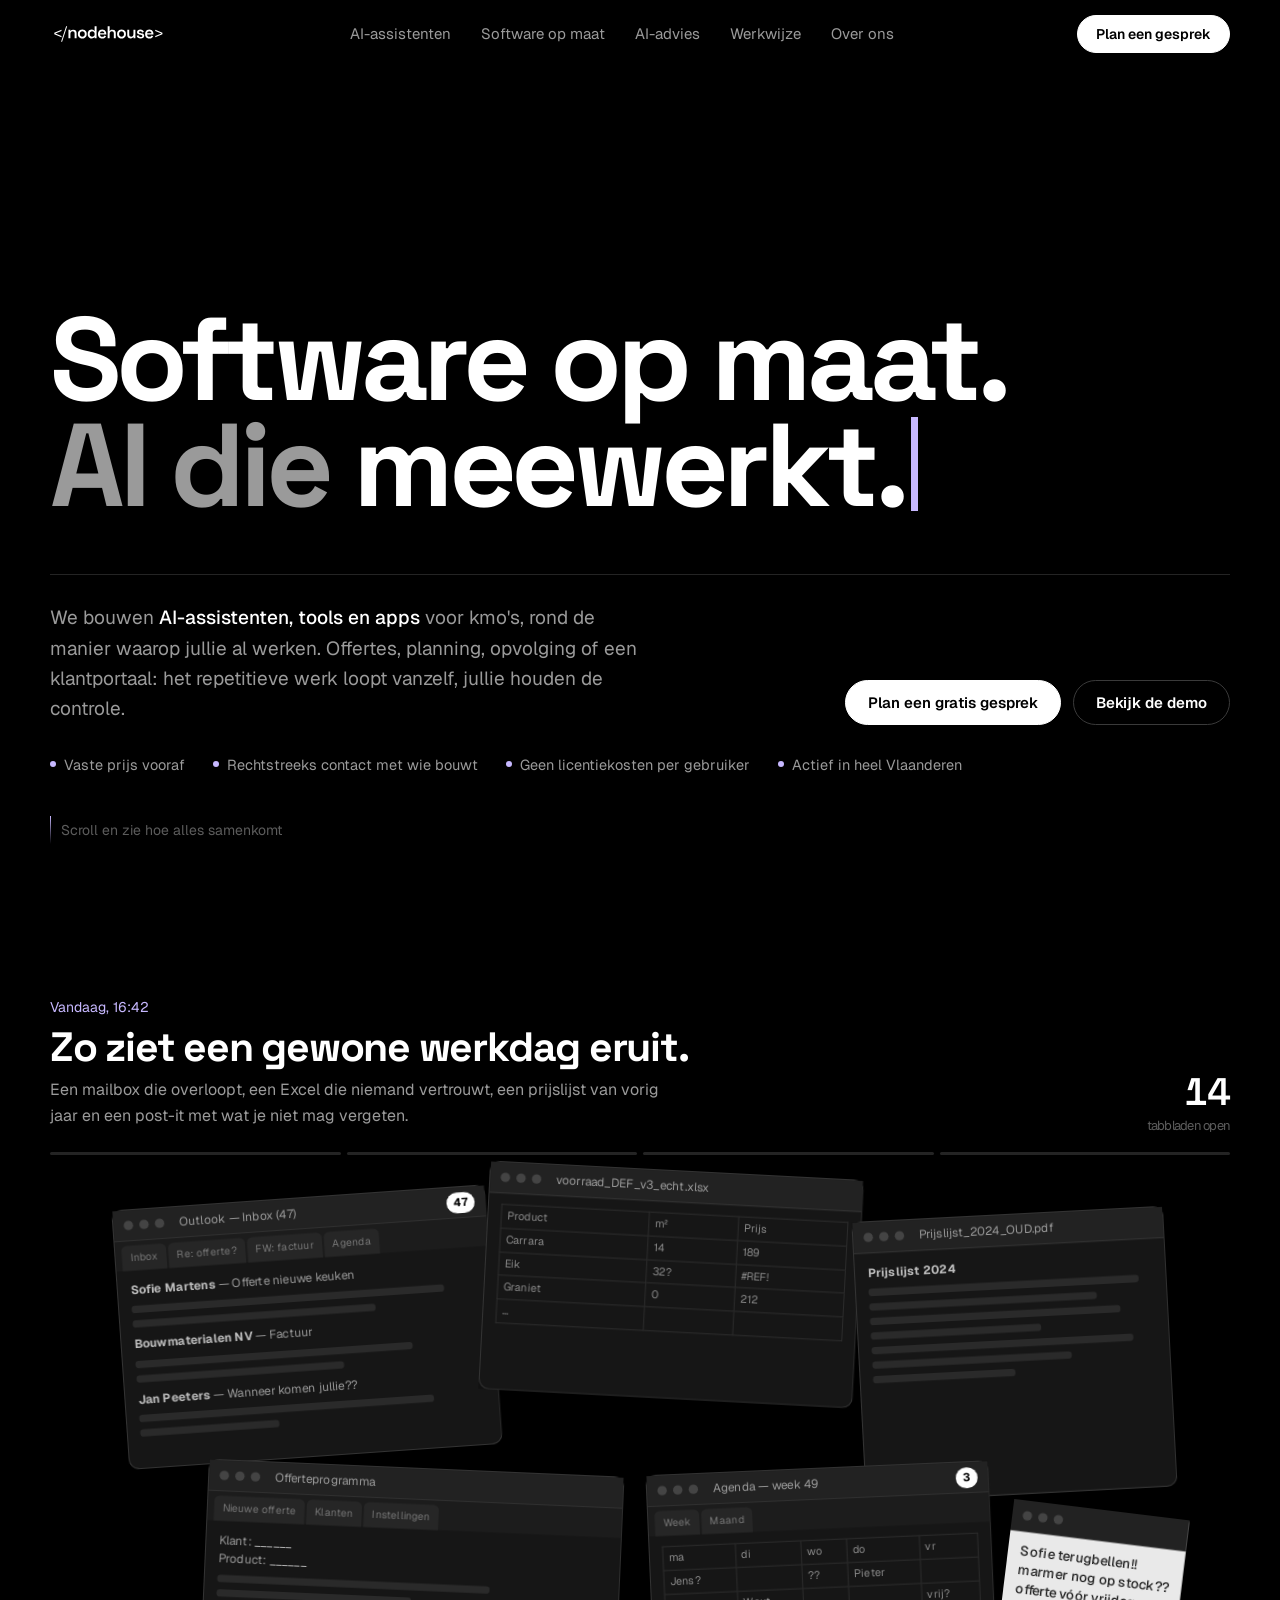
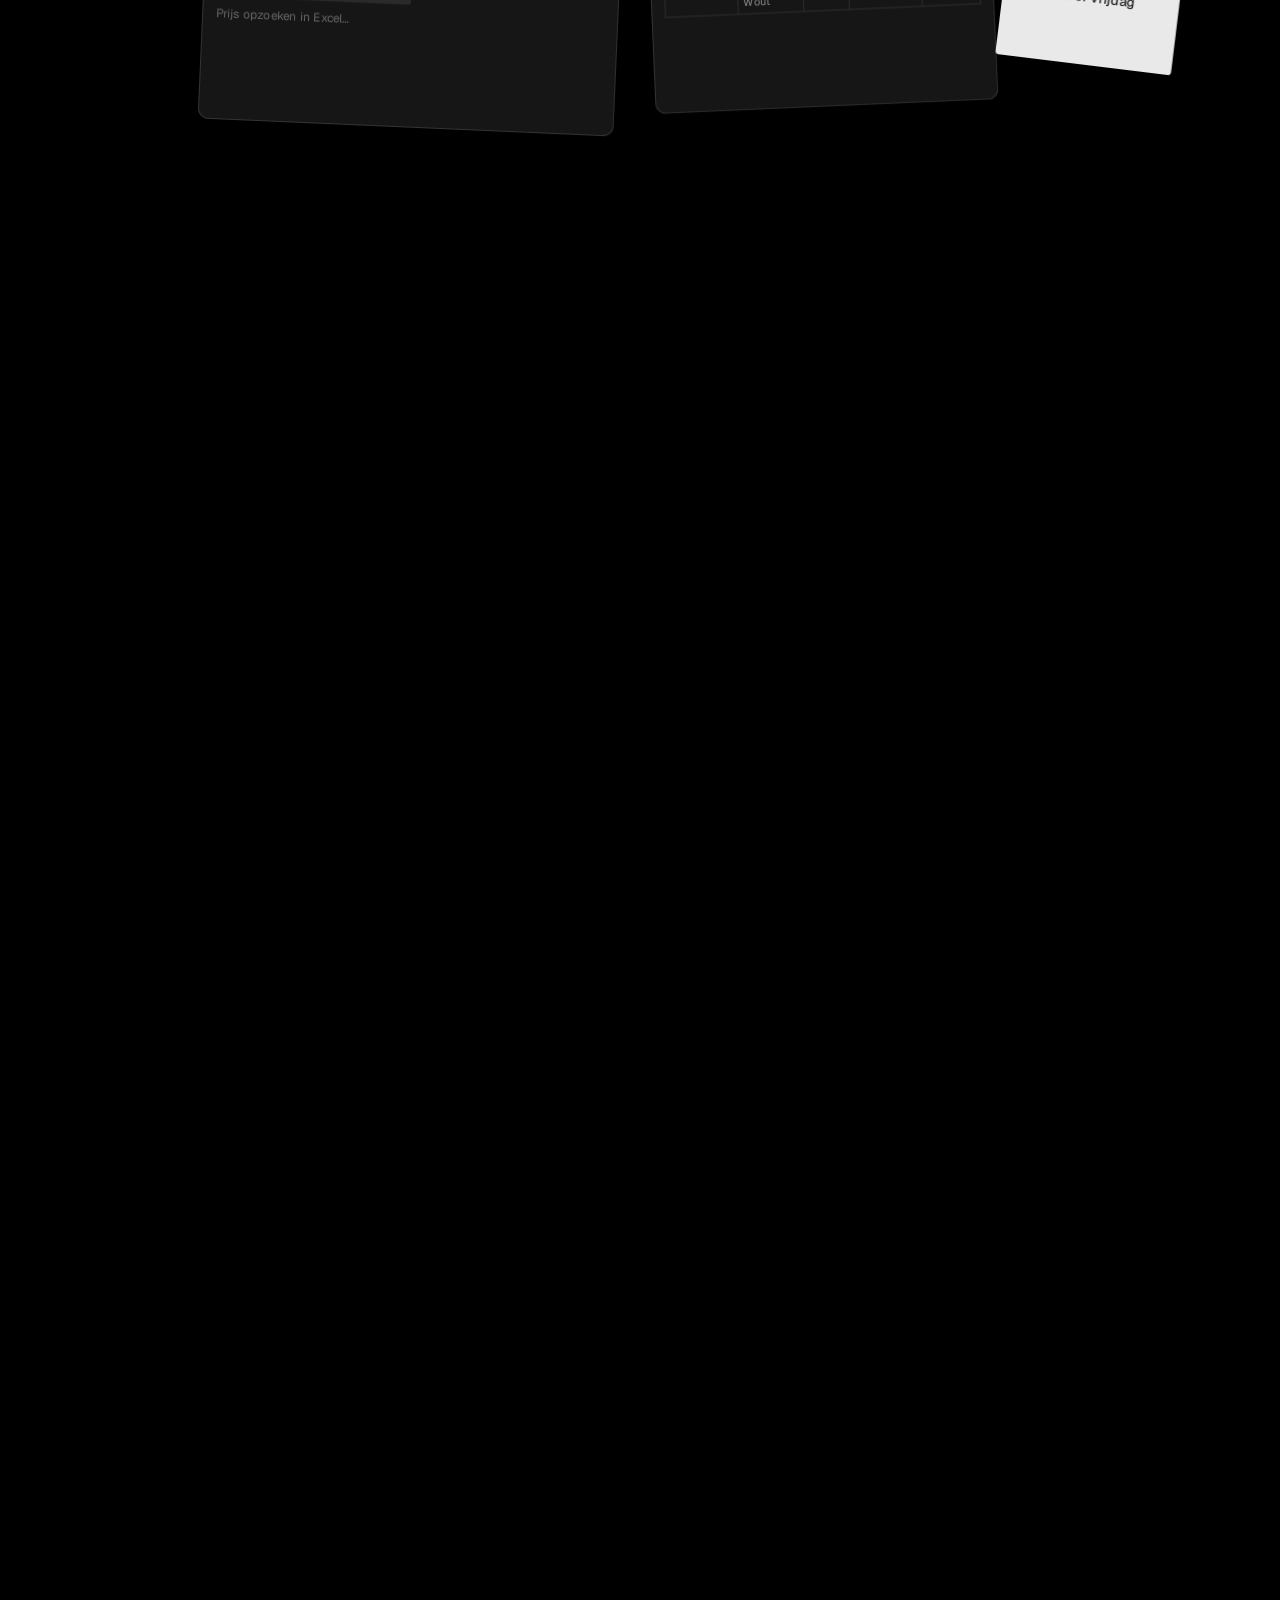
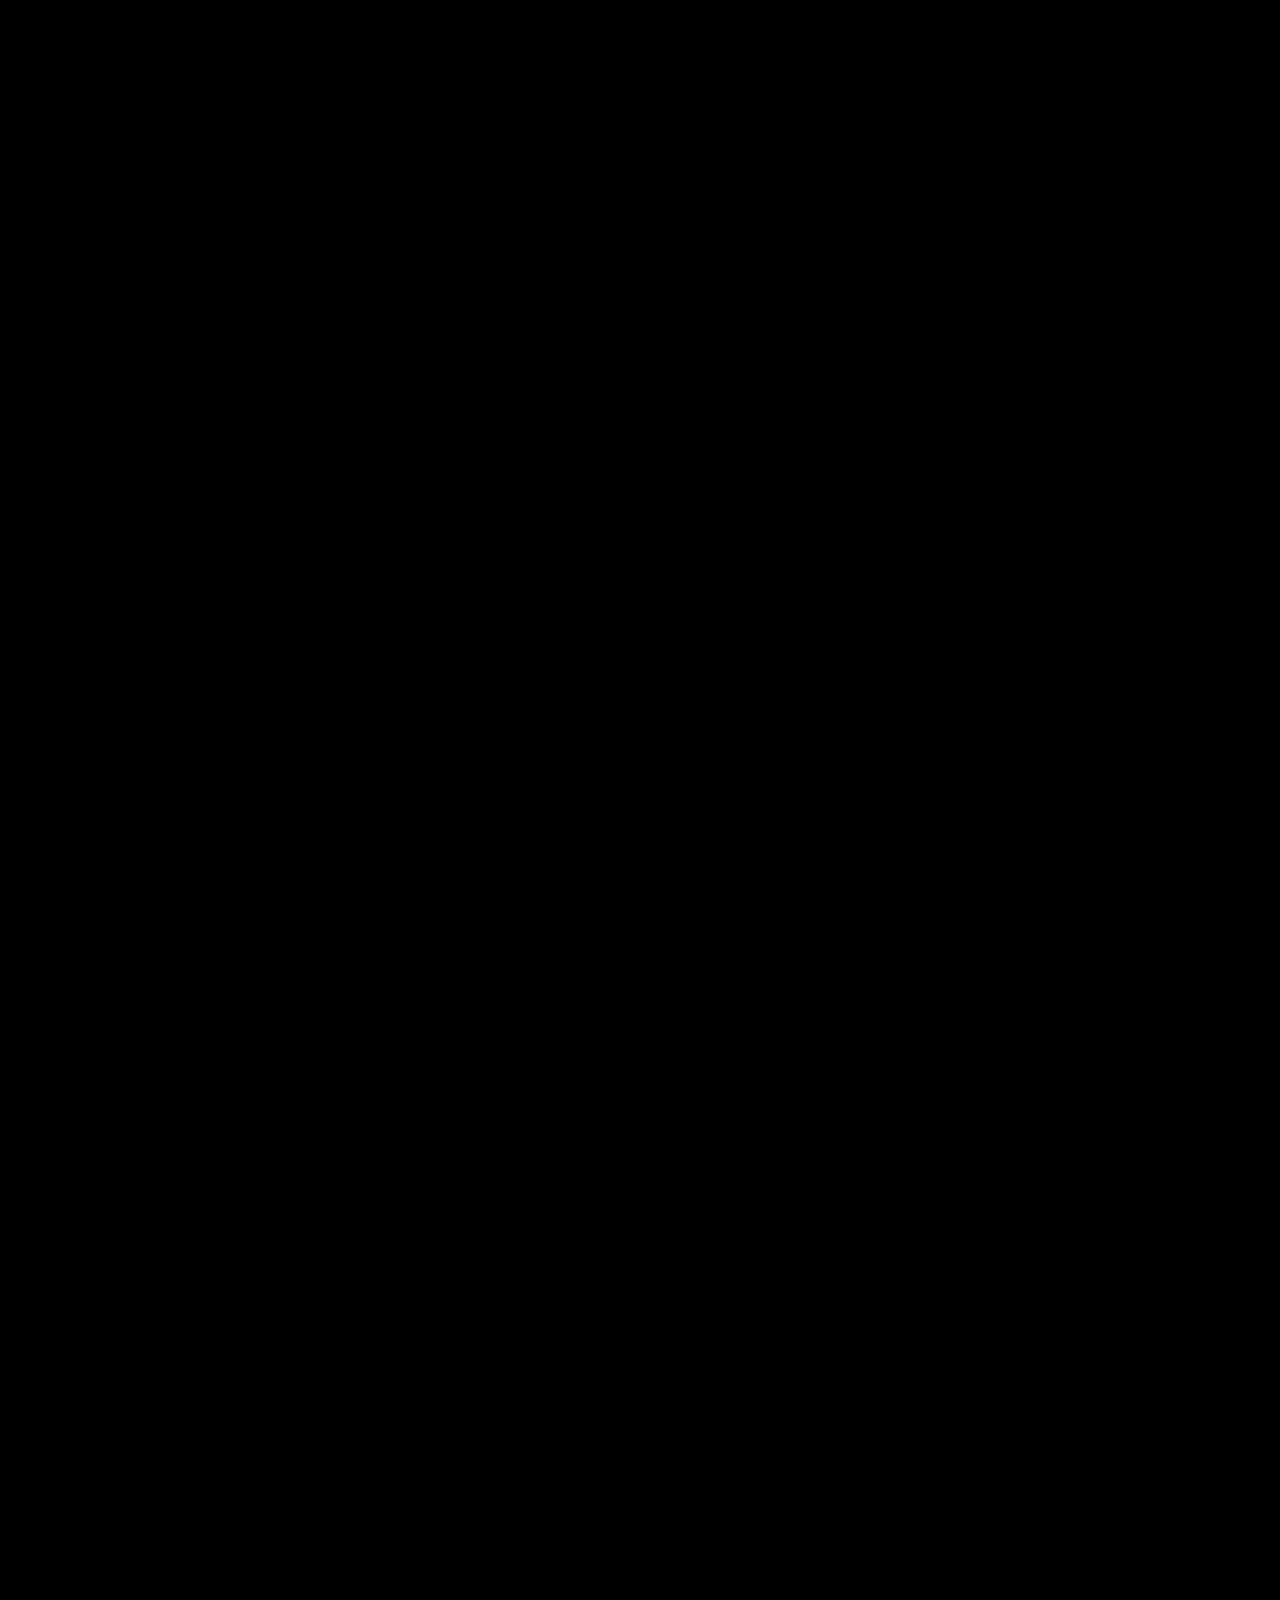
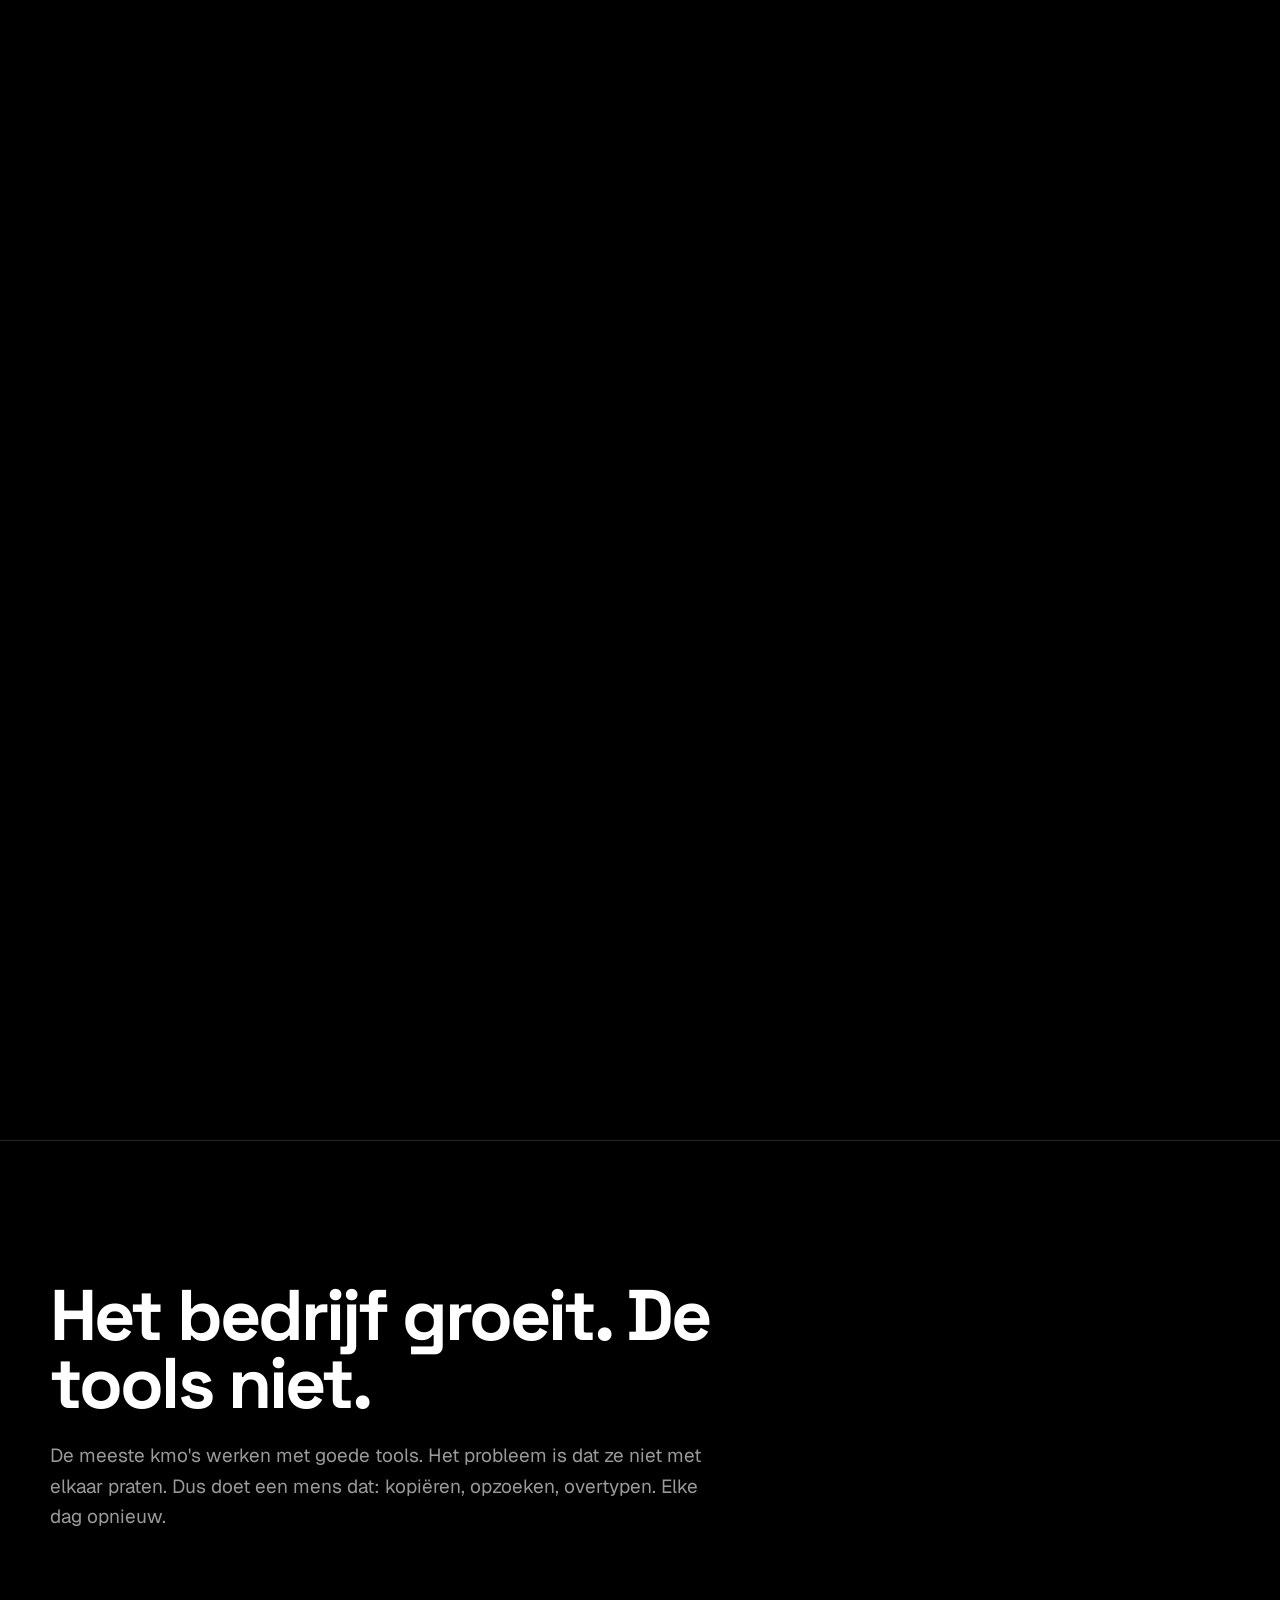
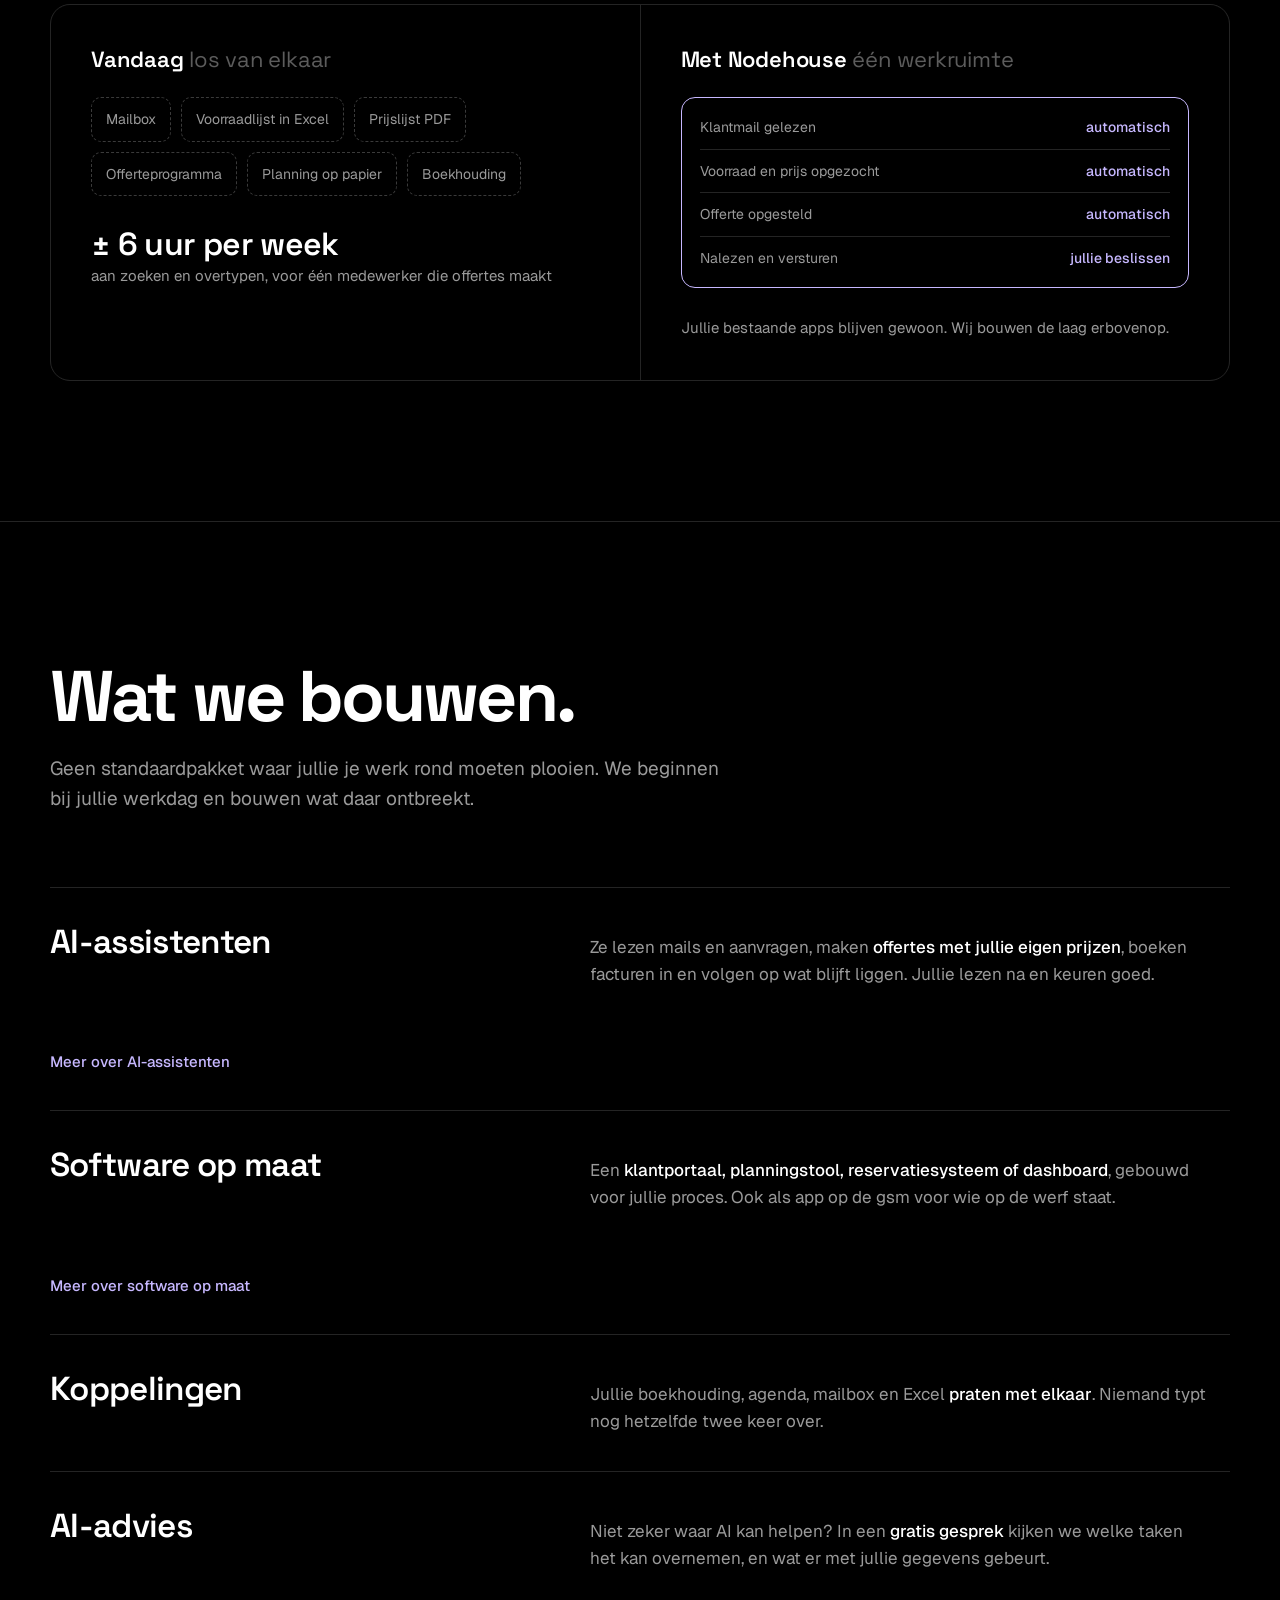
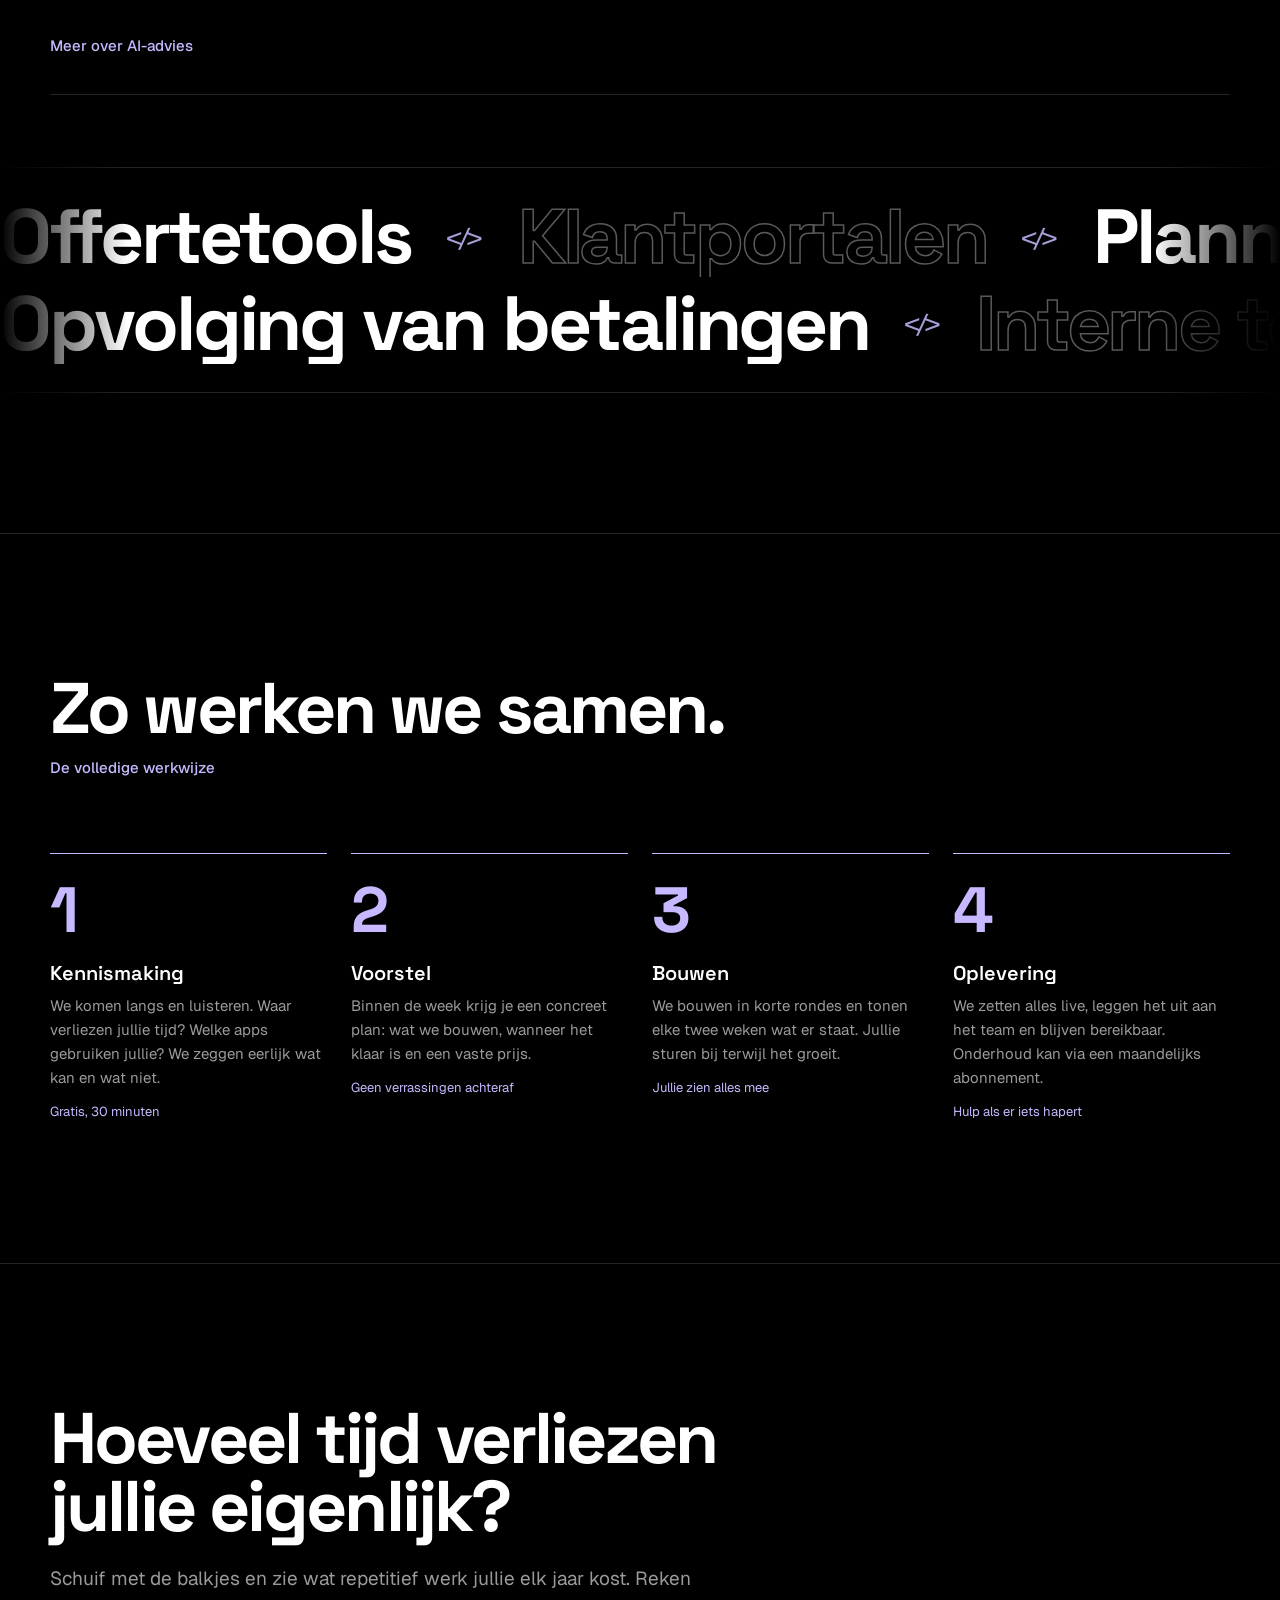
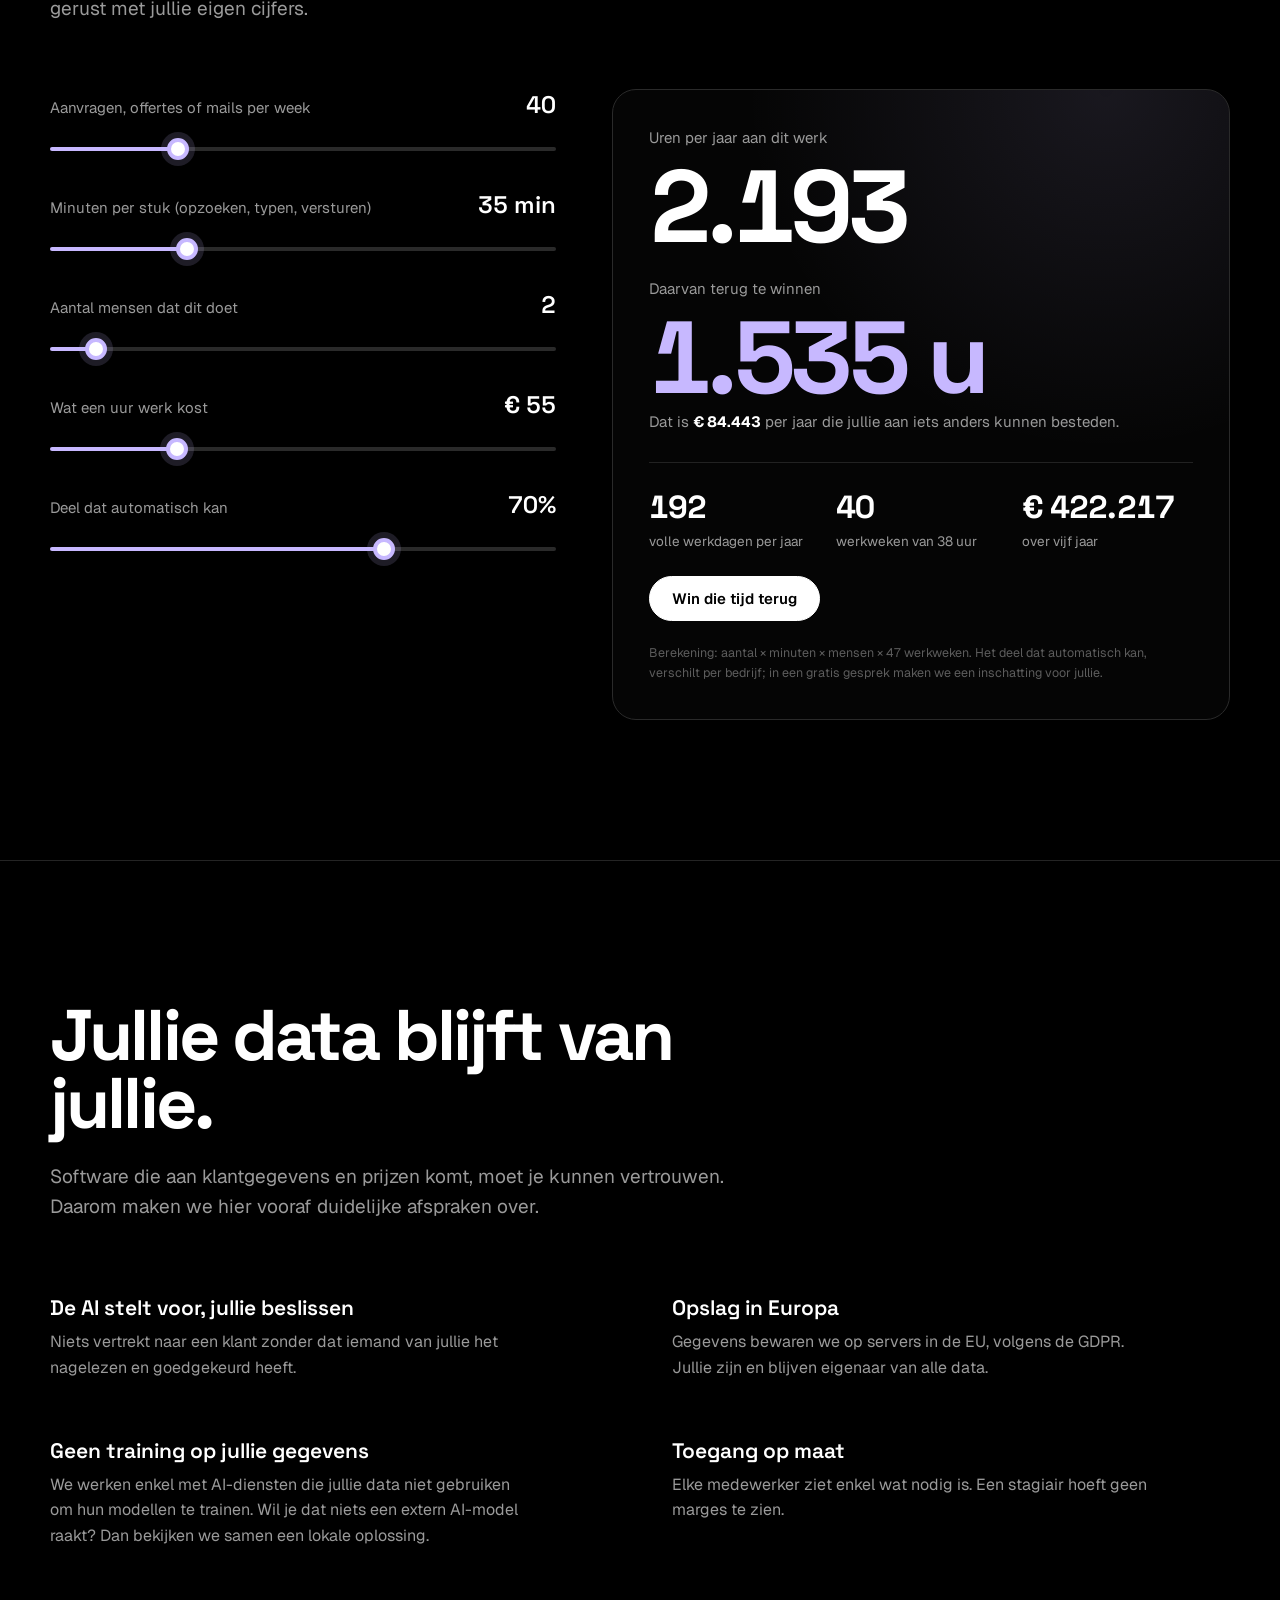
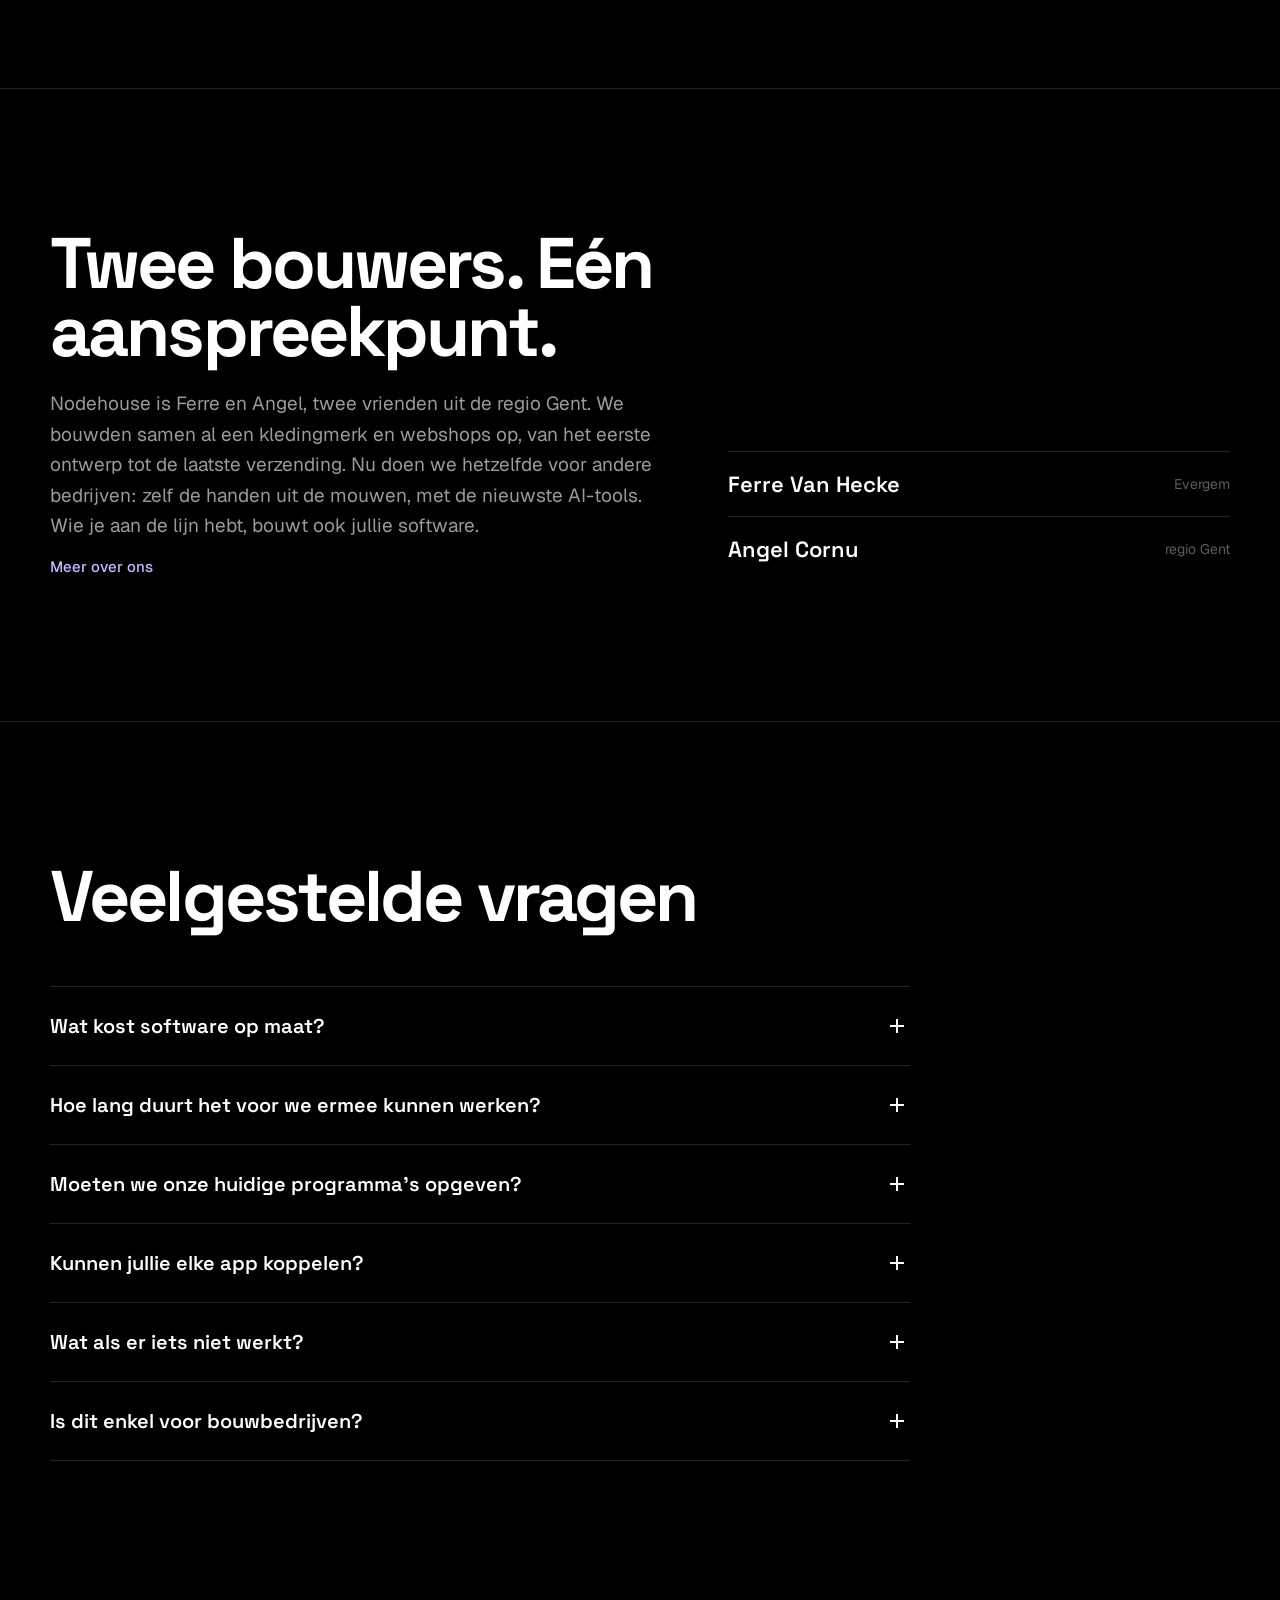
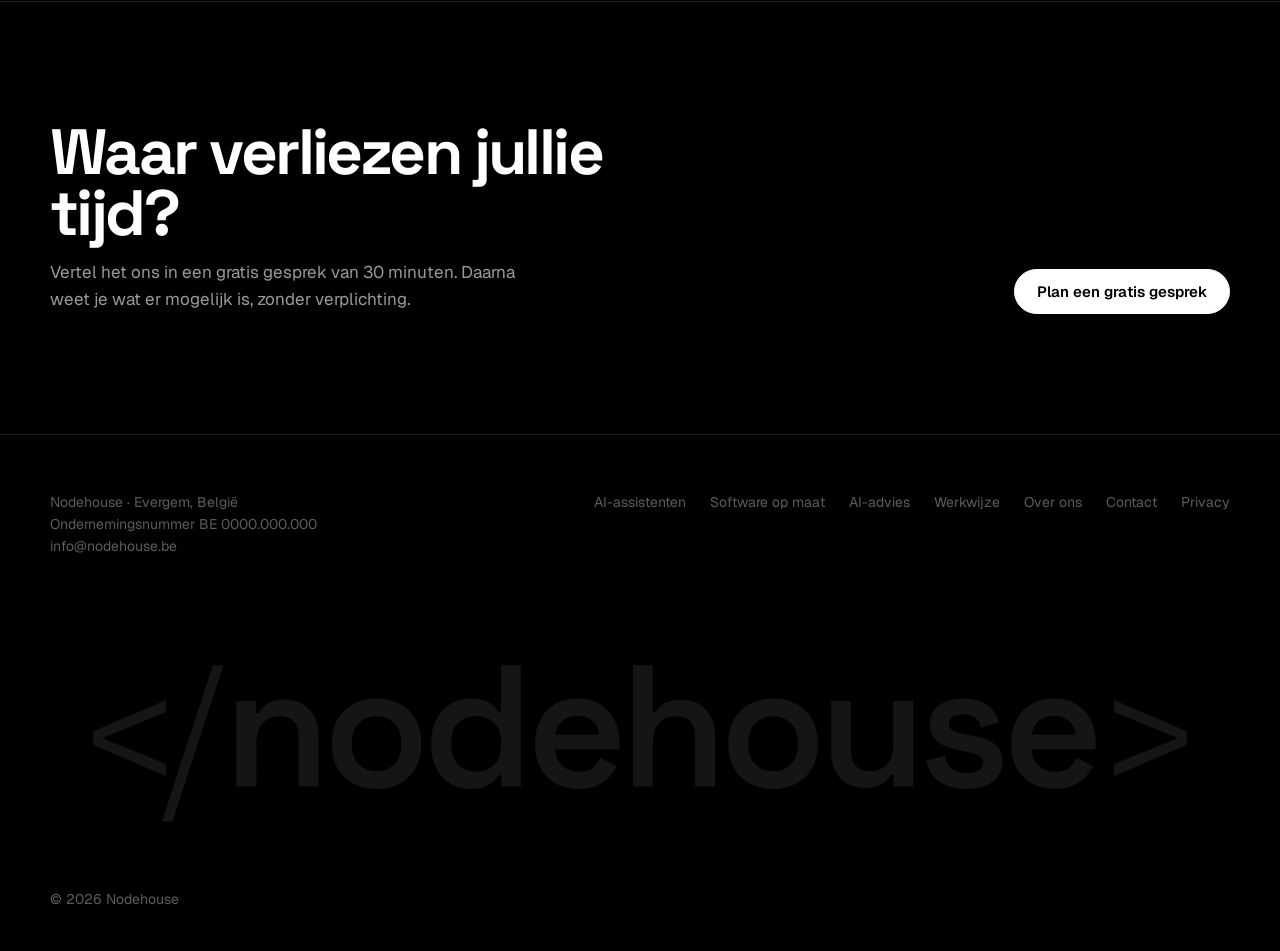
==== index.html @ f888033f "website Nodehouse" ====
<!DOCTYPE html>
<html lang="nl">
<head>
<meta charset="utf-8">
<meta name="viewport" content="width=device-width, initial-scale=1">
<title>Nodehouse · Software en AI-assistenten op maat voor kmo's</title>
<meta name="description" content="Nodehouse bouwt AI-assistenten, software op maat en koppelingen voor Vlaamse kmo's. Vaste prijs vooraf, rechtstreeks contact met wie bouwt.">
<meta property="og:title" content="Nodehouse · Software en AI-assistenten op maat voor kmo's">
<meta property="og:description" content="Nodehouse bouwt AI-assistenten, software op maat en koppelingen voor Vlaamse kmo's. Vaste prijs vooraf, rechtstreeks contact met wie bouwt.">
<meta property="og:type" content="website">
<meta property="og:locale" content="nl_BE">
<meta name="theme-color" content="#000000">
<link rel="icon" href="data:image/svg+xml,%3Csvg xmlns="http://www.w3.org/2000/svg" viewBox="-0.1317 -1.6982 2.8965 2.8965"%3E%3Crect x="-0.1317" y="-1.6982" width="2.8965" height="2.8965" fill="%23000000"/%3E%3Cpath fill="%23FFFFFF" d="M0.52 -0.06 0.1 -0.24V-0.32L0.52 -0.5V-0.43L0.164 -0.285V-0.275L0.52 -0.13Z M0.5459999999999999 0.2 0.8399999999999999 -0.7000000000000001H0.9009999999999999L0.607 0.2Z M0.956 0.0V-0.494H1.069V-0.425H1.086Q1.099 -0.453 1.133 -0.478Q1.167 -0.503 1.236 -0.503Q1.2930000000000001 -0.503 1.3370000000000002 -0.477Q1.381 -0.451 1.4055 -0.405Q1.4300000000000002 -0.359 1.4300000000000002 -0.296V0.0H1.315V-0.28700000000000003Q1.315 -0.34700000000000003 1.2854999999999999 -0.37650000000000006Q1.256 -0.406 1.202 -0.406Q1.141 -0.406 1.1059999999999999 -0.36550000000000005Q1.071 -0.325 1.071 -0.25V0.0Z M1.521 0.0V-0.7000000000000001H1.636V-0.429H1.653Q1.661 -0.446 1.679 -0.46299999999999997Q1.697 -0.48 1.7265000000000001 -0.491Q1.756 -0.502 1.801 -0.502Q1.858 -0.502 1.9020000000000001 -0.47650000000000003Q1.946 -0.451 1.9705 -0.405Q1.995 -0.359 1.995 -0.296V0.0H1.88V-0.28700000000000003Q1.88 -0.34700000000000003 1.8504999999999998 -0.37650000000000006Q1.821 -0.406 1.767 -0.406Q1.706 -0.406 1.6709999999999998 -0.36550000000000005Q1.636 -0.325 1.636 -0.25V0.0Z M2.113 -0.06V-0.13L2.4699999999999998 -0.275V-0.285L2.113 -0.43V-0.5L2.533 -0.32V-0.24Z"/%3E%3C/svg%3E">
<link rel="preconnect" href="https://fonts.googleapis.com">
<link rel="preconnect" href="https://fonts.gstatic.com" crossorigin>
<link href="https://fonts.googleapis.com/css2?family=Space+Grotesk:wght@400;500;600;700&family=Geist:wght@400;500;600&family=Geist+Mono:wght@400;500&display=swap" rel="stylesheet">
<link rel="stylesheet" href="style.css">
</head>
<body>
<header class="nav" id="nav">
  <div class="wrap">
    <a href="index.html" class="logo" aria-label="Nodehouse, naar de homepagina"><svg class="logo-svg" aria-hidden="true" xmlns="http://www.w3.org/2000/svg" viewBox="-0.1500 -0.9500 6.8100 1.4000"><path fill="#FFFFFF" d="M0.52 -0.06 0.1 -0.24V-0.32L0.52 -0.5V-0.43L0.164 -0.285V-0.275L0.52 -0.13Z M0.496 0.2 0.79 -0.7000000000000001H0.851L0.5569999999999999 0.2Z M0.9259999999999999 0.0V-0.494H1.039V-0.425H1.056Q1.069 -0.453 1.103 -0.478Q1.137 -0.503 1.206 -0.503Q1.263 -0.503 1.307 -0.477Q1.351 -0.451 1.3755 -0.405Q1.4 -0.359 1.4 -0.296V0.0H1.285V-0.28700000000000003Q1.285 -0.34700000000000003 1.2555 -0.37650000000000006Q1.226 -0.406 1.172 -0.406Q1.111 -0.406 1.076 -0.36550000000000005Q1.041 -0.325 1.041 -0.25V0.0Z M1.7349999999999999 0.014Q1.661 0.014 1.6025 -0.0165Q1.544 -0.047 1.5105 -0.10350000000000001Q1.4769999999999999 -0.16 1.4769999999999999 -0.23900000000000002V-0.255Q1.4769999999999999 -0.334 1.5105 -0.391Q1.544 -0.448 1.6025 -0.478Q1.661 -0.508 1.7349999999999999 -0.508Q1.809 -0.508 1.867 -0.478Q1.9249999999999998 -0.448 1.9585 -0.391Q1.992 -0.334 1.992 -0.255V-0.23900000000000002Q1.992 -0.16 1.9585 -0.10350000000000001Q1.9249999999999998 -0.047 1.867 -0.0165Q1.809 0.014 1.7349999999999999 0.014ZM1.7349999999999999 -0.088Q1.798 -0.088 1.838 -0.1285Q1.878 -0.169 1.878 -0.242V-0.252Q1.878 -0.325 1.838 -0.36550000000000005Q1.798 -0.406 1.7349999999999999 -0.406Q1.672 -0.406 1.632 -0.36550000000000005Q1.5919999999999999 -0.325 1.5919999999999999 -0.252V-0.242Q1.5919999999999999 -0.169 1.632 -0.1285Q1.672 -0.088 1.7349999999999999 -0.088Z M2.276 0.014Q2.2159999999999997 0.014 2.1639999999999997 -0.0155Q2.112 -0.045 2.081 -0.10200000000000001Q2.05 -0.159 2.05 -0.23900000000000002V-0.255Q2.05 -0.335 2.081 -0.392Q2.112 -0.449 2.1635 -0.47850000000000004Q2.215 -0.508 2.276 -0.508Q2.322 -0.508 2.354 -0.497Q2.386 -0.486 2.4055 -0.469Q2.425 -0.452 2.436 -0.432H2.453V-0.7000000000000001H2.567V0.0H2.455V-0.065H2.4379999999999997Q2.42 -0.035 2.383 -0.010500000000000002Q2.346 0.014 2.276 0.014ZM2.31 -0.08600000000000001Q2.372 -0.08600000000000001 2.413 -0.1265Q2.4539999999999997 -0.167 2.4539999999999997 -0.242V-0.252Q2.4539999999999997 -0.328 2.4135 -0.368Q2.3729999999999998 -0.40800000000000003 2.31 -0.40800000000000003Q2.2479999999999998 -0.40800000000000003 2.2065 -0.368Q2.165 -0.328 2.165 -0.252V-0.242Q2.165 -0.167 2.2065 -0.1265Q2.2479999999999998 -0.08600000000000001 2.31 -0.08600000000000001Z M2.8989999999999996 0.014Q2.8249999999999997 0.014 2.7684999999999995 -0.0175Q2.7119999999999997 -0.049 2.6804999999999994 -0.10650000000000001Q2.6489999999999996 -0.164 2.6489999999999996 -0.241V-0.253Q2.6489999999999996 -0.331 2.6799999999999997 -0.388Q2.711 -0.445 2.7669999999999995 -0.47650000000000003Q2.8229999999999995 -0.508 2.8959999999999995 -0.508Q2.9679999999999995 -0.508 3.0219999999999994 -0.47650000000000003Q3.0759999999999996 -0.445 3.106 -0.388Q3.1359999999999997 -0.331 3.1359999999999997 -0.255V-0.214H2.7649999999999997Q2.7669999999999995 -0.156 2.8059999999999996 -0.121Q2.8449999999999998 -0.08600000000000001 2.9019999999999997 -0.08600000000000001Q2.9579999999999997 -0.08600000000000001 2.9849999999999994 -0.11050000000000001Q3.0119999999999996 -0.135 3.026 -0.166L3.1209999999999996 -0.117Q3.1069999999999998 -0.09 3.0805 -0.0595Q3.054 -0.029 3.01 -0.007500000000000001Q2.9659999999999997 0.014 2.8989999999999996 0.014ZM2.7659999999999996 -0.301H3.0189999999999997Q3.0149999999999997 -0.35000000000000003 2.9814999999999996 -0.379Q2.9479999999999995 -0.40800000000000003 2.8949999999999996 -0.40800000000000003Q2.84 -0.40800000000000003 2.8069999999999995 -0.379Q2.7739999999999996 -0.35000000000000003 2.7659999999999996 -0.301Z M3.2139999999999995 0.0V-0.7000000000000001H3.3289999999999997V-0.429H3.3459999999999996Q3.3539999999999996 -0.446 3.372 -0.46299999999999997Q3.3899999999999997 -0.48 3.4194999999999993 -0.491Q3.4489999999999994 -0.502 3.4939999999999998 -0.502Q3.5509999999999997 -0.502 3.5949999999999998 -0.47650000000000003Q3.6389999999999993 -0.451 3.6634999999999995 -0.405Q3.6879999999999997 -0.359 3.6879999999999997 -0.296V0.0H3.5729999999999995V-0.28700000000000003Q3.5729999999999995 -0.34700000000000003 3.5434999999999994 -0.37650000000000006Q3.5139999999999993 -0.406 3.4599999999999995 -0.406Q3.3989999999999996 -0.406 3.364 -0.36550000000000005Q3.3289999999999997 -0.325 3.3289999999999997 -0.25V0.0Z M4.023 0.014Q3.9489999999999994 0.014 3.8904999999999994 -0.0165Q3.8319999999999994 -0.047 3.7984999999999993 -0.10350000000000001Q3.7649999999999992 -0.16 3.7649999999999992 -0.23900000000000002V-0.255Q3.7649999999999992 -0.334 3.7984999999999993 -0.391Q3.8319999999999994 -0.448 3.8904999999999994 -0.478Q3.9489999999999994 -0.508 4.023 -0.508Q4.0969999999999995 -0.508 4.154999999999999 -0.478Q4.212999999999999 -0.448 4.246499999999999 -0.391Q4.279999999999999 -0.334 4.279999999999999 -0.255V-0.23900000000000002Q4.279999999999999 -0.16 4.246499999999999 -0.10350000000000001Q4.212999999999999 -0.047 4.154999999999999 -0.0165Q4.0969999999999995 0.014 4.023 0.014ZM4.023 -0.088Q4.085999999999999 -0.088 4.1259999999999994 -0.1285Q4.1659999999999995 -0.169 4.1659999999999995 -0.242V-0.252Q4.1659999999999995 -0.325 4.1259999999999994 -0.36550000000000005Q4.085999999999999 -0.406 4.023 -0.406Q3.959999999999999 -0.406 3.919999999999999 -0.36550000000000005Q3.8799999999999994 -0.325 3.8799999999999994 -0.252V-0.242Q3.8799999999999994 -0.169 3.919999999999999 -0.1285Q3.959999999999999 -0.088 4.023 -0.088Z M4.551 0.008Q4.494 0.008 4.449999999999999 -0.0175Q4.406 -0.043000000000000003 4.382 -0.08950000000000001Q4.358 -0.136 4.358 -0.198V-0.494H4.4719999999999995V-0.20700000000000002Q4.4719999999999995 -0.147 4.5015 -0.118Q4.531 -0.089 4.585 -0.089Q4.646 -0.089 4.6815 -0.129Q4.717 -0.169 4.717 -0.244V-0.494H4.8309999999999995V0.0H4.718999999999999V-0.069H4.702Q4.689 -0.042 4.6545000000000005 -0.017Q4.62 0.008 4.551 0.008Z M5.141 0.014Q5.045 0.014 4.9830000000000005 -0.028000000000000004Q4.921 -0.07 4.9079999999999995 -0.151L5.014 -0.178Q5.021 -0.14 5.039 -0.11800000000000001Q5.0569999999999995 -0.096 5.083499999999999 -0.087Q5.109999999999999 -0.078 5.141 -0.078Q5.188 -0.078 5.211499999999999 -0.095Q5.234999999999999 -0.112 5.234999999999999 -0.138Q5.234999999999999 -0.165 5.2124999999999995 -0.178Q5.1899999999999995 -0.191 5.144 -0.2L5.1129999999999995 -0.20500000000000002Q5.062 -0.215 5.02 -0.23249999999999998Q4.978 -0.25 4.9525 -0.28049999999999997Q4.927 -0.311 4.927 -0.358Q4.927 -0.43 4.980499999999999 -0.469Q5.034 -0.508 5.1209999999999996 -0.508Q5.204 -0.508 5.258 -0.471Q5.312 -0.434 5.328 -0.372L5.2219999999999995 -0.34Q5.2139999999999995 -0.382 5.186999999999999 -0.39949999999999997Q5.16 -0.417 5.1209999999999996 -0.417Q5.0809999999999995 -0.417 5.0595 -0.403Q5.038 -0.389 5.038 -0.363Q5.038 -0.337 5.0600000000000005 -0.324Q5.082 -0.311 5.119 -0.305L5.15 -0.299Q5.205 -0.289 5.249499999999999 -0.273Q5.294 -0.257 5.32 -0.227Q5.346 -0.197 5.346 -0.146Q5.346 -0.069 5.2905 -0.027500000000000004Q5.234999999999999 0.014 5.141 0.014Z M5.648000000000001 0.014Q5.574 0.014 5.5175 -0.0175Q5.461 -0.049 5.429500000000001 -0.10650000000000001Q5.398000000000001 -0.164 5.398000000000001 -0.241V-0.253Q5.398000000000001 -0.331 5.429 -0.388Q5.46 -0.445 5.516 -0.47650000000000003Q5.572 -0.508 5.6450000000000005 -0.508Q5.7170000000000005 -0.508 5.771000000000001 -0.47650000000000003Q5.825 -0.445 5.855 -0.388Q5.885 -0.331 5.885 -0.255V-0.214H5.514Q5.516 -0.156 5.555 -0.121Q5.594 -0.08600000000000001 5.651 -0.08600000000000001Q5.707 -0.08600000000000001 5.734 -0.11050000000000001Q5.761 -0.135 5.775 -0.166L5.87 -0.117Q5.856 -0.09 5.8294999999999995 -0.0595Q5.803 -0.029 5.759 -0.007500000000000001Q5.715 0.014 5.648000000000001 0.014ZM5.515000000000001 -0.301H5.768Q5.764 -0.35000000000000003 5.7305 -0.379Q5.697 -0.40800000000000003 5.644 -0.40800000000000003Q5.589 -0.40800000000000003 5.556000000000001 -0.379Q5.523000000000001 -0.35000000000000003 5.515000000000001 -0.301Z M5.99 -0.06V-0.13L6.347 -0.275V-0.285L5.99 -0.43V-0.5L6.41 -0.32V-0.24Z"/></svg></a>
    <ul><li><a href="ai-assistenten.html">AI-assistenten</a></li><li><a href="software-op-maat.html">Software op maat</a></li><li><a href="ai-advies.html">AI-advies</a></li><li><a href="werkwijze.html">Werkwijze</a></li><li><a href="over-ons.html">Over ons</a></li><li class="m-only"><a href="contact.html">Contact</a></li></ul>
    <div class="nav-right"><a href="contact.html" class="btn">Plan een gesprek</a><button class="menu-btn" id="menu-btn" type="button" aria-expanded="false" aria-controls="nav">Menu</button></div>
  </div>
</header>
<main id="top">
  <section class="hero wrap">
    <h1><span class="line"><span>Software op maat.</span></span><span class="line"><span>AI die <span class="rot" id="rot" aria-live="off">meewerkt.</span></span></span></h1>
    <div class="hero-foot">
      <p>We bouwen <strong>AI-assistenten, tools en apps</strong> voor kmo's, rond de manier waarop jullie al werken. Offertes, planning, opvolging of een klantportaal: het repetitieve werk loopt vanzelf, jullie houden de controle.</p>
      <div class="cta-row">
        <a href="contact.html" class="btn">Plan een gratis gesprek</a>
        <a href="#demo" class="btn ghost">Bekijk de demo</a>
      </div>
    </div>
    <ul class="assure" aria-label="Zo werken we">
      <li>Vaste prijs vooraf</li><li>Rechtstreeks contact met wie bouwt</li><li>Geen licentiekosten per gebruiker</li><li>Actief in heel Vlaanderen</li>
    </ul>
    <div class="scroll-hint"><b></b>Scroll en zie hoe alles samenkomt</div>
  </section>
  <section class="morph" id="demo" aria-label="Van vijf losse apps naar één interface">
    <div class="morph-stick">
      <div class="wrap">
        <div class="cap">
          <div class="steps">
            <div class="step on"><small>Vandaag, 16:42</small><h2>Zo ziet een gewone werkdag eruit.</h2><p>Een mailbox die overloopt, een Excel die niemand vertrouwt, een prijslijst van vorig jaar en een post-it met wat je niet mag vergeten.</p></div>
            <div class="step"><small>Het echte probleem</small><h2>Elke app weet een stukje.</h2><p>Dus zoek jij alles bij elkaar: opzoeken, overtypen, dubbelchecken. Elke offerte opnieuw.</p></div>
            <div class="step"><small>Met Nodehouse</small><h2>Alles komt samen.</h2><p>Jullie apps blijven, maar ze gaan samenwerken. De AI legt de verbanden en zet het werk klaar.</p></div>
            <div class="step"><small>Morgenochtend, 07:00</small><h2>Eén scherm. Alles erop.</h2><p>De offerte staat klaar, de factuur is ingeboekt, de planning is voorgesteld. Jullie hoeven enkel nog na te lezen.</p></div>
          </div>
          <div class="mstat" aria-hidden="true"><span id="mcount">14</span><small id="mlabel">tabbladen open</small></div>
        </div>
        <div class="rail" aria-hidden="true"><span><i></i></span><span><i></i></span><span><i></i></span><span><i></i></span></div>
      </div>
      <div class="mstage" id="mstage" aria-hidden="true">
        <div class="mcv" id="mcv">
          <div class="mframe" id="mframe">
            <div class="mside"><div class="lg">&lt;/nodehouse&gt;</div><div class="on">Overzicht</div><div>Inbox <em>3</em></div><div>Offertes</div><div>Planning</div><div>Voorraad</div><div>Klanten</div><div class="aibox"><b><i></i>AI-assistent</b>3 taken klaar terwijl je sliep</div></div>
            <div class="mtop"><b>Goeiemorgen, Tom</b><span class="srch">Zoek klant, offerte of product…</span><span>dinsdag 10 nov · 07:00</span></div>
          </div>
          <div class="win " id="w-mail"><div class="c"><div class="tb"><i></i><i></i><i></i><span>Outlook — Inbox (47)</span></div><div class="tabs"><u>Inbox</u><u>Re: offerte?</u><u>FW: factuur</u><u>Agenda</u></div><div class="bd"><b style="color:#bbb">Sofie Martens</b> — Offerte nieuwe keuken<div class="ln" style="width:90%"></div><div class="ln" style="width:70%"></div><b style="color:#bbb">Bouwmaterialen NV</b> — Factuur<div class="ln" style="width:80%"></div><div class="ln" style="width:60%"></div><b style="color:#bbb">Jan Peeters</b> — Wanneer komen jullie??<div class="ln" style="width:85%"></div><div class="ln" style="width:40%"></div></div><b class="badge">47</b></div><div class="k"><h4>Klaargezet door je AI-assistent <span>vannacht</span></h4><div class="feed"><div class="fi"><i class="ic">€</i><div><b>Offerte voor Sofie Martens</b><small>Nieuwe keuken, wit marmer · uit haar mail van 22:47</small></div><em>Nalezen</em></div><div class="fi"><i class="ic">≡</i><div><b>Factuur Bouwmaterialen NV ingeboekt</b><small>€ 1.284,50 · vervalt 24/11</small></div><em class="d">Klaar</em></div><div class="fi"><i class="ic">↩</i><div><b>Antwoord aan Jan Peeters</b><small>"We komen donderdag om 8u langs."</small></div><em>Nalezen</em></div></div></div></div><div class="win " id="w-excel"><div class="c"><div class="tb"><i></i><i></i><i></i><span>voorraad_DEF_v3_echt.xlsx</span></div><div class="bd"><table><tr><td>Product</td><td>m²</td><td>Prijs</td></tr><tr><td>Carrara</td><td>14</td><td>189</td></tr><tr><td>Eik</td><td>32?</td><td>#REF!</td></tr><tr><td>Graniet</td><td>0</td><td>212</td></tr><tr><td>…</td><td></td><td></td></tr></table></div></div><div class="k"><h4>Voorraad</h4><div class="stock"><div><span>Carrara wit</span><i><i style="width:70%"></i></i></div><div><span>Eik massief</span><i><i style="width:90%"></i></i></div><div><span>Graniet zwart</span><i class="low"><i style="width:12%"></i></i></div></div></div></div><div class="win " id="w-pdf"><div class="c"><div class="tb"><i></i><i></i><i></i><span>Prijslijst_2024_OUD.pdf</span></div><div class="bd"><b style="color:#bbb">Prijslijst 2024</b><div class="ln" style="width:95%"></div><div class="ln" style="width:80%"></div><div class="ln" style="width:88%"></div><div class="ln" style="width:60%"></div><div class="ln" style="width:92%"></div><div class="ln" style="width:70%"></div><div class="ln" style="width:50%"></div></div></div><div class="k"><div class="kpis"><div><small>Offertes klaar om te versturen</small><b>3</b></div><div><small>Openstaande facturen</small><b>€ 12.480</b></div><div><small>Tijd bespaard deze week</small><b class="a">6u 40m</b></div><div><small>Bezetting ploeg</small><b>82%</b><i class="meter"><i style="width:82%"></i></i></div></div></div></div><div class="win " id="w-off"><div class="c"><div class="tb"><i></i><i></i><i></i><span>Offerteprogramma</span></div><div class="tabs"><u>Nieuwe offerte</u><u>Klanten</u><u>Instellingen</u></div><div class="bd">Klant: <span style="color:#bbb">______</span><br>Product: <span style="color:#bbb">______</span><div class="ln" style="width:70%"></div><div class="ln" style="width:50%"></div><span style="color:#666">Prijs opzoeken in Excel…</span></div></div><div class="k"><div class="doc"><div class="dh"><div><b>Offerte</b><small>OF-2026-118 · 10/11/2026</small></div><span class="lg">&lt;/nh&gt;</span></div><div class="dto"><small>Voor</small>Sofie Martens<br><small>Kerkstraat 12, 9940 Evergem</small></div><div class="dl"><span>Werkblad wit marmer<small>12 m² × € 189</small></span><b>€ 2.268,00</b></div><div class="dl"><span>Plaatsing, 2 vakmannen<small>28 u × € 52</small></span><b>€ 1.456,00</b></div><div class="dl"><span>Afvoer en kleinmateriaal</span><b>€ 180,00</b></div><div class="dl"><span>BTW 21%</span><b>€ 819,84</b></div><div class="dt"><span>Totaal</span><b>€ 4.723,84</b></div><span class="send2">Nalezen en versturen</span></div></div></div><div class="win " id="w-agenda"><div class="c"><div class="tb"><i></i><i></i><i></i><span>Agenda — week 49</span></div><div class="tabs"><u>Week</u><u>Maand</u></div><div class="bd"><table><tr><td>ma</td><td>di</td><td>wo</td><td>do</td><td>vr</td></tr><tr><td>Jens?</td><td></td><td>??</td><td>Pieter</td><td></td></tr><tr><td></td><td>Wout</td><td></td><td></td><td>vrij?</td></tr></table></div><b class="badge">3</b></div><div class="k"><h4>Planning week 49 <span>AI-voorstel</span></h4><div class="gantt"><div class="gh"><span></span><span>ma</span><span>di</span><span>wo</span><span>do</span><span>vr</span></div><div class="gr"><span>Jens</span><i style="grid-column:2/5" class="ai">Keuken Martens</i></div><div class="gr"><span>Wout</span><i style="grid-column:2/5" class="ai">Keuken Martens</i></div><div class="gr"><span>Pieter</span><i style="grid-column:5/7">Badkamer De Smet</i></div></div></div></div><div class="win postit" id="w-post"><div class="c"><div class="tb"><i></i><i></i><i></i><span></span></div><div class="bd">Sofie terugbellen!!<br>marmer nog op stock??<br>offerte vóór vrijdag</div></div><div class="k"></div></div>
        </div>
      </div>
    </div>
  </section>
  <section class="block" id="probleem">
    <div class="wrap">
      <h2 class="h2 reveal">Het bedrijf groeit. De tools niet.</h2>
      <p class="lede reveal">De meeste kmo's werken met goede tools. Het probleem is dat ze niet met elkaar praten. Dus doet een mens dat: kopiëren, opzoeken, overtypen. Elke dag opnieuw.</p>
      <div class="versus reveal">
        <div>
          <h3>Vandaag <span>los van elkaar</span></h3>
          <div class="apps"><span>Mailbox</span><span>Voorraadlijst in Excel</span><span>Prijslijst PDF</span><span>Offerteprogramma</span><span>Planning op papier</span><span>Boekhouding</span></div>
          <p class="tally"><b>± 6 uur per week</b>aan zoeken en overtypen, voor één medewerker die offertes maakt</p>
        </div>
        <div>
          <h3>Met Nodehouse <span>één werkruimte</span></h3>
          <div class="one">
            <div>Klantmail gelezen <b>automatisch</b></div>
            <div>Voorraad en prijs opgezocht <b>automatisch</b></div>
            <div>Offerte opgesteld <b>automatisch</b></div>
            <div>Nalezen en versturen <b>jullie beslissen</b></div>
          </div>
          <p class="tally">Jullie bestaande apps blijven gewoon. Wij bouwen de laag erbovenop.</p>
        </div>
      </div>
    </div>
  </section>
  <section class="block" id="wat">
    <div class="wrap">
      <h2 class="h2 reveal">Wat we bouwen.</h2>
      <p class="lede reveal">Geen standaardpakket waar jullie je werk rond moeten plooien. We beginnen bij jullie werkdag en bouwen wat daar ontbreekt.</p>
      <div class="builds">
        <div class="build reveal"><h3>AI-assistenten</h3><p>Ze lezen mails en aanvragen, maken <b>offertes met jullie eigen prijzen</b>, boeken facturen in en volgen op wat blijft liggen. Jullie lezen na en keuren goed.</p><a class="more" href="ai-assistenten.html">Meer over AI-assistenten</a></div>
        <div class="build reveal"><h3>Software op maat</h3><p>Een <b>klantportaal, planningstool, reservatiesysteem of dashboard</b>, gebouwd voor jullie proces. Ook als app op de gsm voor wie op de werf staat.</p><a class="more" href="software-op-maat.html">Meer over software op maat</a></div>
        <div class="build reveal"><h3>Koppelingen</h3><p>Jullie boekhouding, agenda, mailbox en Excel <b>praten met elkaar</b>. Niemand typt nog hetzelfde twee keer over.</p></div>
        <div class="build reveal"><h3>AI-advies</h3><p>Niet zeker waar AI kan helpen? In een <b>gratis gesprek</b> kijken we welke taken het kan overnemen, en wat er met jullie gegevens gebeurt.</p><a class="more" href="ai-advies.html">Meer over AI-advies</a></div>
      </div>
      <div class="ticker reveal" aria-label="Voorbeelden: Offertetools, Klantportalen, Planningstools, Reservatiesystemen, Dashboards, Facturatie, Opvolging van betalingen, Interne tools, Mobiele apps, Mail-assistenten, Voorraadbeheer, Websites"><div class="trow"><div class="track"><span class="tk">Offertetools</span><span class="sep" aria-hidden="true">&lt;/&gt;</span><span class="tk o">Klantportalen</span><span class="sep" aria-hidden="true">&lt;/&gt;</span><span class="tk">Planningstools</span><span class="sep" aria-hidden="true">&lt;/&gt;</span><span class="tk o">Reservatiesystemen</span><span class="sep" aria-hidden="true">&lt;/&gt;</span><span class="tk">Dashboards</span><span class="sep" aria-hidden="true">&lt;/&gt;</span><span class="tk o">Facturatie</span><span class="sep" aria-hidden="true">&lt;/&gt;</span><span aria-hidden="true" class="tk">Offertetools</span><span aria-hidden="true" class="sep" aria-hidden="true">&lt;/&gt;</span><span aria-hidden="true" class="tk o">Klantportalen</span><span aria-hidden="true" class="sep" aria-hidden="true">&lt;/&gt;</span><span aria-hidden="true" class="tk">Planningstools</span><span aria-hidden="true" class="sep" aria-hidden="true">&lt;/&gt;</span><span aria-hidden="true" class="tk o">Reservatiesystemen</span><span aria-hidden="true" class="sep" aria-hidden="true">&lt;/&gt;</span><span aria-hidden="true" class="tk">Dashboards</span><span aria-hidden="true" class="sep" aria-hidden="true">&lt;/&gt;</span><span aria-hidden="true" class="tk o">Facturatie</span><span aria-hidden="true" class="sep" aria-hidden="true">&lt;/&gt;</span></div></div><div class="trow"><div class="track"><span class="tk">Opvolging van betalingen</span><span class="sep" aria-hidden="true">&lt;/&gt;</span><span class="tk o">Interne tools</span><span class="sep" aria-hidden="true">&lt;/&gt;</span><span class="tk">Mobiele apps</span><span class="sep" aria-hidden="true">&lt;/&gt;</span><span class="tk o">Mail-assistenten</span><span class="sep" aria-hidden="true">&lt;/&gt;</span><span class="tk">Voorraadbeheer</span><span class="sep" aria-hidden="true">&lt;/&gt;</span><span class="tk o">Websites</span><span class="sep" aria-hidden="true">&lt;/&gt;</span><span aria-hidden="true" class="tk">Opvolging van betalingen</span><span aria-hidden="true" class="sep" aria-hidden="true">&lt;/&gt;</span><span aria-hidden="true" class="tk o">Interne tools</span><span aria-hidden="true" class="sep" aria-hidden="true">&lt;/&gt;</span><span aria-hidden="true" class="tk">Mobiele apps</span><span aria-hidden="true" class="sep" aria-hidden="true">&lt;/&gt;</span><span aria-hidden="true" class="tk o">Mail-assistenten</span><span aria-hidden="true" class="sep" aria-hidden="true">&lt;/&gt;</span><span aria-hidden="true" class="tk">Voorraadbeheer</span><span aria-hidden="true" class="sep" aria-hidden="true">&lt;/&gt;</span><span aria-hidden="true" class="tk o">Websites</span><span aria-hidden="true" class="sep" aria-hidden="true">&lt;/&gt;</span></div></div></div>
    </div>
    </div>
  </section>
  <section class="block" id="aanpak">
    <div class="wrap">
      <h2 class="h2 reveal">Zo werken we samen.</h2>
      <a class="more reveal" href="werkwijze.html">De volledige werkwijze</a>
      <ol class="process">
        <li class="reveal"><h3>Kennismaking</h3><p>We komen langs en luisteren. Waar verliezen jullie tijd? Welke apps gebruiken jullie? We zeggen eerlijk wat kan en wat niet.</p><em>Gratis, 30 minuten</em></li>
        <li class="reveal"><h3>Voorstel</h3><p>Binnen de week krijg je een concreet plan: wat we bouwen, wanneer het klaar is en een vaste prijs.</p><em>Geen verrassingen achteraf</em></li>
        <li class="reveal"><h3>Bouwen</h3><p>We bouwen in korte rondes en tonen elke twee weken wat er staat. Jullie sturen bij terwijl het groeit.</p><em>Jullie zien alles mee</em></li>
        <li class="reveal"><h3>Oplevering</h3><p>We zetten alles live, leggen het uit aan het team en blijven bereikbaar. Onderhoud kan via een maandelijks abonnement.</p><em>Hulp als er iets hapert</em></li>
      </ol>
    </div>
  </section>
  <section class="block" id="calculator">
    <div class="wrap">
      <h2 class="h2 reveal">Hoeveel tijd verliezen jullie eigenlijk?</h2>
      <p class="lede reveal">Schuif met de balkjes en zie wat repetitief werk jullie elk jaar kost. Reken gerust met jullie eigen cijfers.</p>
      <div class="calc">
        <form id="calc" onsubmit="return false" aria-label="Tijdwinst-calculator">
          <div class="cs"><label for="c-n">Aanvragen, offertes of mails per week <output id="o-c-n"></output></label><input type="range" id="c-n" min="5" max="150" value="40"></div>
          <div class="cs"><label for="c-m">Minuten per stuk (opzoeken, typen, versturen) <output id="o-c-m"></output></label><input type="range" id="c-m" min="5" max="120" step="5" value="35" data-suf=" min"></div>
          <div class="cs"><label for="c-s">Aantal mensen dat dit doet <output id="o-c-s"></output></label><input type="range" id="c-s" min="1" max="15" value="2"></div>
          <div class="cs"><label for="c-c">Wat een uur werk kost <output id="o-c-c"></output></label><input type="range" id="c-c" min="25" max="150" step="5" value="55" data-pre="€ "></div>
          <div class="cs"><label for="c-p">Deel dat automatisch kan <output id="o-c-p"></output></label><input type="range" id="c-p" min="30" max="90" step="5" value="70" data-suf="%"></div>
        </form>
        <div class="res reveal" aria-live="polite">
          <div class="lbl">Uren per jaar aan dit werk</div>
          <div class="huge" id="r-hours">0</div>
          <div class="lbl" style="margin-top:22px">Daarvan terug te winnen</div>
          <div class="huge ai"><span id="r-save">0</span> u</div>
          <div class="sub">Dat is <b id="r-eur" style="color:var(--white)">€ 0</b> per jaar die jullie aan iets anders kunnen besteden.</div>
          <div class="grid3">
            <div><b id="r-days">0</b><span>volle werkdagen per jaar</span></div>
            <div><b id="r-weeks">0</b><span>werkweken van 38 uur</span></div>
            <div><b id="r-five">€ 0</b><span>over vijf jaar</span></div>
          </div>
          <a href="contact.html" class="btn">Win die tijd terug</a>
          <p class="note">Berekening: aantal × minuten × mensen × 47 werkweken. Het deel dat automatisch kan, verschilt per bedrijf; in een gratis gesprek maken we een inschatting voor jullie.</p>
        </div>
      </div>
    </div>
  </section>
  <section class="block" id="data">
    <div class="wrap">
      <h2 class="h2 reveal">Jullie data blijft van jullie.</h2>
      <p class="lede reveal">Software die aan klantgegevens en prijzen komt, moet je kunnen vertrouwen. Daarom maken we hier vooraf duidelijke afspraken over.</p>
      <div class="trust">
        <div class="reveal"><h3>De AI stelt voor, jullie beslissen</h3><p>Niets vertrekt naar een klant zonder dat iemand van jullie het nagelezen en goedgekeurd heeft.</p></div>
        <div class="reveal"><h3>Opslag in Europa</h3><p>Gegevens bewaren we op servers in de EU, volgens de GDPR. Jullie zijn en blijven eigenaar van alle data.</p></div>
        <div class="reveal"><h3>Geen training op jullie gegevens</h3><p>We werken enkel met AI-diensten die jullie data niet gebruiken om hun modellen te trainen. Wil je dat niets een extern AI-model raakt? Dan bekijken we samen een lokale oplossing.</p></div>
        <div class="reveal"><h3>Toegang op maat</h3><p>Elke medewerker ziet enkel wat nodig is. Een stagiair hoeft geen marges te zien.</p></div>
      </div>
    </div>
  </section>
  <section class="block" id="over">
    <div class="wrap about">
      <div>
        <h2 class="h2 reveal">Twee bouwers. Eén aanspreekpunt.</h2>
        <p class="lede reveal">Nodehouse is Ferre en Angel, twee vrienden uit de regio Gent. We bouwden samen al een kledingmerk en webshops op, van het eerste ontwerp tot de laatste verzending. Nu doen we hetzelfde voor andere bedrijven: zelf de handen uit de mouwen, met de nieuwste AI-tools. Wie je aan de lijn hebt, bouwt ook jullie software.</p>
        <a class="more reveal" href="over-ons.html">Meer over ons</a>
      </div>
      <div class="team reveal">
        <div>Ferre Van Hecke <span>Evergem</span></div>
        <div>Angel Cornu <span>regio Gent</span></div>
      </div>
    </div>
  </section>
  <section class="block" id="vragen">
    <div class="wrap">
      <h2 class="h2 reveal">Veelgestelde vragen</h2>
      <div class="faq">
        <details><summary>Wat kost software op maat?</summary><p>Dat hangt af van wat we bouwen en hoeveel apps we koppelen. Na het gratis kennismakingsgesprek krijg je een vaste projectprijs, zodat je vooraf weet waar je aan toe bent. Daarnaast kies je zelf of je een maandelijks onderhoudsabonnement wil.</p></details>
        <details><summary>Hoe lang duurt het voor we ermee kunnen werken?</summary><p>Een eerste werkende versie staat er meestal binnen enkele weken. Omdat we in korte rondes bouwen, kunnen jullie vaak al met een deel aan de slag voor alles af is.</p></details>
        <details><summary>Moeten we onze huidige programma's opgeven?</summary><p>Nee. We bouwen bovenop wat jullie al gebruiken. Jullie team hoeft geen nieuw boekhoud- of planningsprogramma te leren.</p></details>
        <details><summary>Kunnen jullie elke app koppelen?</summary><p>De meeste moderne software heeft een koppeling (API) die we kunnen gebruiken. Tijdens het eerste gesprek kijken we per app wat mogelijk is. Kan iets niet, dan zeggen we dat meteen en zoeken we een alternatief.</p></details>
        <details><summary>Wat als er iets niet werkt?</summary><p>Met een onderhoudsabonnement lossen we problemen op en passen we kleine dingen aan, zoals het design of een extra veld. Zonder abonnement kan je ons per opdracht inschakelen.</p></details>
        <details><summary>Is dit enkel voor bouwbedrijven?</summary><p>Nee, de keuken in de demo is een voorbeeld. Elk bedrijf dat veel tijd verliest aan offertes, planning, mails of overtypen tussen programma's kan hier voordeel uit halen: installateurs, transport, groothandel, kantoren en meer.</p></details>
      </div>
    </div>
  </section>
  <section class="cta-band">
    <div class="wrap inner">
      <div><h2 class="reveal">Waar verliezen jullie tijd?</h2><p class="reveal">Vertel het ons in een gratis gesprek van 30 minuten. Daarna weet je wat er mogelijk is, zonder verplichting.</p></div>
      <div class="cta-row"><a href="contact.html" class="btn">Plan een gratis gesprek</a></div>
    </div>
  </section>
</main>
<footer>
  <div class="wrap">
    <div class="foot">
      <div>Nodehouse · Evergem, België<br>Ondernemingsnummer BE 0000.000.000<br><a href="mailto:info@nodehouse.be">info@nodehouse.be</a></div>
      <nav><a href="ai-assistenten.html">AI-assistenten</a><a href="software-op-maat.html">Software op maat</a><a href="ai-advies.html">AI-advies</a><a href="werkwijze.html">Werkwijze</a><a href="over-ons.html">Over ons</a><a href="contact.html">Contact</a><a href="privacy.html">Privacy</a></nav>
    </div>
    <div class="giant" aria-hidden="true"><svg class="giant-svg" xmlns="http://www.w3.org/2000/svg" viewBox="-0.1500 -0.9500 6.8100 1.4000"><path fill="#151515" d="M0.52 -0.06 0.1 -0.24V-0.32L0.52 -0.5V-0.43L0.164 -0.285V-0.275L0.52 -0.13Z M0.496 0.2 0.79 -0.7000000000000001H0.851L0.5569999999999999 0.2Z M0.9259999999999999 0.0V-0.494H1.039V-0.425H1.056Q1.069 -0.453 1.103 -0.478Q1.137 -0.503 1.206 -0.503Q1.263 -0.503 1.307 -0.477Q1.351 -0.451 1.3755 -0.405Q1.4 -0.359 1.4 -0.296V0.0H1.285V-0.28700000000000003Q1.285 -0.34700000000000003 1.2555 -0.37650000000000006Q1.226 -0.406 1.172 -0.406Q1.111 -0.406 1.076 -0.36550000000000005Q1.041 -0.325 1.041 -0.25V0.0Z M1.7349999999999999 0.014Q1.661 0.014 1.6025 -0.0165Q1.544 -0.047 1.5105 -0.10350000000000001Q1.4769999999999999 -0.16 1.4769999999999999 -0.23900000000000002V-0.255Q1.4769999999999999 -0.334 1.5105 -0.391Q1.544 -0.448 1.6025 -0.478Q1.661 -0.508 1.7349999999999999 -0.508Q1.809 -0.508 1.867 -0.478Q1.9249999999999998 -0.448 1.9585 -0.391Q1.992 -0.334 1.992 -0.255V-0.23900000000000002Q1.992 -0.16 1.9585 -0.10350000000000001Q1.9249999999999998 -0.047 1.867 -0.0165Q1.809 0.014 1.7349999999999999 0.014ZM1.7349999999999999 -0.088Q1.798 -0.088 1.838 -0.1285Q1.878 -0.169 1.878 -0.242V-0.252Q1.878 -0.325 1.838 -0.36550000000000005Q1.798 -0.406 1.7349999999999999 -0.406Q1.672 -0.406 1.632 -0.36550000000000005Q1.5919999999999999 -0.325 1.5919999999999999 -0.252V-0.242Q1.5919999999999999 -0.169 1.632 -0.1285Q1.672 -0.088 1.7349999999999999 -0.088Z M2.276 0.014Q2.2159999999999997 0.014 2.1639999999999997 -0.0155Q2.112 -0.045 2.081 -0.10200000000000001Q2.05 -0.159 2.05 -0.23900000000000002V-0.255Q2.05 -0.335 2.081 -0.392Q2.112 -0.449 2.1635 -0.47850000000000004Q2.215 -0.508 2.276 -0.508Q2.322 -0.508 2.354 -0.497Q2.386 -0.486 2.4055 -0.469Q2.425 -0.452 2.436 -0.432H2.453V-0.7000000000000001H2.567V0.0H2.455V-0.065H2.4379999999999997Q2.42 -0.035 2.383 -0.010500000000000002Q2.346 0.014 2.276 0.014ZM2.31 -0.08600000000000001Q2.372 -0.08600000000000001 2.413 -0.1265Q2.4539999999999997 -0.167 2.4539999999999997 -0.242V-0.252Q2.4539999999999997 -0.328 2.4135 -0.368Q2.3729999999999998 -0.40800000000000003 2.31 -0.40800000000000003Q2.2479999999999998 -0.40800000000000003 2.2065 -0.368Q2.165 -0.328 2.165 -0.252V-0.242Q2.165 -0.167 2.2065 -0.1265Q2.2479999999999998 -0.08600000000000001 2.31 -0.08600000000000001Z M2.8989999999999996 0.014Q2.8249999999999997 0.014 2.7684999999999995 -0.0175Q2.7119999999999997 -0.049 2.6804999999999994 -0.10650000000000001Q2.6489999999999996 -0.164 2.6489999999999996 -0.241V-0.253Q2.6489999999999996 -0.331 2.6799999999999997 -0.388Q2.711 -0.445 2.7669999999999995 -0.47650000000000003Q2.8229999999999995 -0.508 2.8959999999999995 -0.508Q2.9679999999999995 -0.508 3.0219999999999994 -0.47650000000000003Q3.0759999999999996 -0.445 3.106 -0.388Q3.1359999999999997 -0.331 3.1359999999999997 -0.255V-0.214H2.7649999999999997Q2.7669999999999995 -0.156 2.8059999999999996 -0.121Q2.8449999999999998 -0.08600000000000001 2.9019999999999997 -0.08600000000000001Q2.9579999999999997 -0.08600000000000001 2.9849999999999994 -0.11050000000000001Q3.0119999999999996 -0.135 3.026 -0.166L3.1209999999999996 -0.117Q3.1069999999999998 -0.09 3.0805 -0.0595Q3.054 -0.029 3.01 -0.007500000000000001Q2.9659999999999997 0.014 2.8989999999999996 0.014ZM2.7659999999999996 -0.301H3.0189999999999997Q3.0149999999999997 -0.35000000000000003 2.9814999999999996 -0.379Q2.9479999999999995 -0.40800000000000003 2.8949999999999996 -0.40800000000000003Q2.84 -0.40800000000000003 2.8069999999999995 -0.379Q2.7739999999999996 -0.35000000000000003 2.7659999999999996 -0.301Z M3.2139999999999995 0.0V-0.7000000000000001H3.3289999999999997V-0.429H3.3459999999999996Q3.3539999999999996 -0.446 3.372 -0.46299999999999997Q3.3899999999999997 -0.48 3.4194999999999993 -0.491Q3.4489999999999994 -0.502 3.4939999999999998 -0.502Q3.5509999999999997 -0.502 3.5949999999999998 -0.47650000000000003Q3.6389999999999993 -0.451 3.6634999999999995 -0.405Q3.6879999999999997 -0.359 3.6879999999999997 -0.296V0.0H3.5729999999999995V-0.28700000000000003Q3.5729999999999995 -0.34700000000000003 3.5434999999999994 -0.37650000000000006Q3.5139999999999993 -0.406 3.4599999999999995 -0.406Q3.3989999999999996 -0.406 3.364 -0.36550000000000005Q3.3289999999999997 -0.325 3.3289999999999997 -0.25V0.0Z M4.023 0.014Q3.9489999999999994 0.014 3.8904999999999994 -0.0165Q3.8319999999999994 -0.047 3.7984999999999993 -0.10350000000000001Q3.7649999999999992 -0.16 3.7649999999999992 -0.23900000000000002V-0.255Q3.7649999999999992 -0.334 3.7984999999999993 -0.391Q3.8319999999999994 -0.448 3.8904999999999994 -0.478Q3.9489999999999994 -0.508 4.023 -0.508Q4.0969999999999995 -0.508 4.154999999999999 -0.478Q4.212999999999999 -0.448 4.246499999999999 -0.391Q4.279999999999999 -0.334 4.279999999999999 -0.255V-0.23900000000000002Q4.279999999999999 -0.16 4.246499999999999 -0.10350000000000001Q4.212999999999999 -0.047 4.154999999999999 -0.0165Q4.0969999999999995 0.014 4.023 0.014ZM4.023 -0.088Q4.085999999999999 -0.088 4.1259999999999994 -0.1285Q4.1659999999999995 -0.169 4.1659999999999995 -0.242V-0.252Q4.1659999999999995 -0.325 4.1259999999999994 -0.36550000000000005Q4.085999999999999 -0.406 4.023 -0.406Q3.959999999999999 -0.406 3.919999999999999 -0.36550000000000005Q3.8799999999999994 -0.325 3.8799999999999994 -0.252V-0.242Q3.8799999999999994 -0.169 3.919999999999999 -0.1285Q3.959999999999999 -0.088 4.023 -0.088Z M4.551 0.008Q4.494 0.008 4.449999999999999 -0.0175Q4.406 -0.043000000000000003 4.382 -0.08950000000000001Q4.358 -0.136 4.358 -0.198V-0.494H4.4719999999999995V-0.20700000000000002Q4.4719999999999995 -0.147 4.5015 -0.118Q4.531 -0.089 4.585 -0.089Q4.646 -0.089 4.6815 -0.129Q4.717 -0.169 4.717 -0.244V-0.494H4.8309999999999995V0.0H4.718999999999999V-0.069H4.702Q4.689 -0.042 4.6545000000000005 -0.017Q4.62 0.008 4.551 0.008Z M5.141 0.014Q5.045 0.014 4.9830000000000005 -0.028000000000000004Q4.921 -0.07 4.9079999999999995 -0.151L5.014 -0.178Q5.021 -0.14 5.039 -0.11800000000000001Q5.0569999999999995 -0.096 5.083499999999999 -0.087Q5.109999999999999 -0.078 5.141 -0.078Q5.188 -0.078 5.211499999999999 -0.095Q5.234999999999999 -0.112 5.234999999999999 -0.138Q5.234999999999999 -0.165 5.2124999999999995 -0.178Q5.1899999999999995 -0.191 5.144 -0.2L5.1129999999999995 -0.20500000000000002Q5.062 -0.215 5.02 -0.23249999999999998Q4.978 -0.25 4.9525 -0.28049999999999997Q4.927 -0.311 4.927 -0.358Q4.927 -0.43 4.980499999999999 -0.469Q5.034 -0.508 5.1209999999999996 -0.508Q5.204 -0.508 5.258 -0.471Q5.312 -0.434 5.328 -0.372L5.2219999999999995 -0.34Q5.2139999999999995 -0.382 5.186999999999999 -0.39949999999999997Q5.16 -0.417 5.1209999999999996 -0.417Q5.0809999999999995 -0.417 5.0595 -0.403Q5.038 -0.389 5.038 -0.363Q5.038 -0.337 5.0600000000000005 -0.324Q5.082 -0.311 5.119 -0.305L5.15 -0.299Q5.205 -0.289 5.249499999999999 -0.273Q5.294 -0.257 5.32 -0.227Q5.346 -0.197 5.346 -0.146Q5.346 -0.069 5.2905 -0.027500000000000004Q5.234999999999999 0.014 5.141 0.014Z M5.648000000000001 0.014Q5.574 0.014 5.5175 -0.0175Q5.461 -0.049 5.429500000000001 -0.10650000000000001Q5.398000000000001 -0.164 5.398000000000001 -0.241V-0.253Q5.398000000000001 -0.331 5.429 -0.388Q5.46 -0.445 5.516 -0.47650000000000003Q5.572 -0.508 5.6450000000000005 -0.508Q5.7170000000000005 -0.508 5.771000000000001 -0.47650000000000003Q5.825 -0.445 5.855 -0.388Q5.885 -0.331 5.885 -0.255V-0.214H5.514Q5.516 -0.156 5.555 -0.121Q5.594 -0.08600000000000001 5.651 -0.08600000000000001Q5.707 -0.08600000000000001 5.734 -0.11050000000000001Q5.761 -0.135 5.775 -0.166L5.87 -0.117Q5.856 -0.09 5.8294999999999995 -0.0595Q5.803 -0.029 5.759 -0.007500000000000001Q5.715 0.014 5.648000000000001 0.014ZM5.515000000000001 -0.301H5.768Q5.764 -0.35000000000000003 5.7305 -0.379Q5.697 -0.40800000000000003 5.644 -0.40800000000000003Q5.589 -0.40800000000000003 5.556000000000001 -0.379Q5.523000000000001 -0.35000000000000003 5.515000000000001 -0.301Z M5.99 -0.06V-0.13L6.347 -0.275V-0.285L5.99 -0.43V-0.5L6.41 -0.32V-0.24Z"/></svg></div>
    <p style="margin-top:24px">© <span id="yr">2026</span> Nodehouse</p>
  </div>
</footer>
<script src="site.js"></script>
<script>
(()=>{
  const $=s=>document.querySelector(s),$$=s=>[...document.querySelectorAll(s)];

  // chaos -> clean
  const mo=$('#demo'),mcv=$('#mcv'),mst=$('#mstage'),mframe=$('#mframe'),msteps=$$('.morph .step'),mbars=$$('.morph .rail i'),mcount=$('#mcount'),mlabel=$('#mlabel');
  const cl=v=>Math.min(1,Math.max(0,v)),seg=(p,a,b)=>cl((p-a)/(b-a)),L=(a,b,t)=>a+(b-a)*t,ez=t=>t<.5?4*t*t*t:1-Math.pow(-2*t+2,3)/2;
  // [id, chaos x,y,w,h,rot, clean x,y,w,h]
  const WS=[['w-mail',50,40,360,250,-4,210,168,500,262],['w-excel',400,14,360,220,3,556,446,154,156],['w-pdf',760,56,300,270,-3,210,76,870,76],['w-off',130,300,400,250,2.5,726,168,354,434],['w-agenda',560,300,330,230,-2.5,210,446,330,156],['w-post',900,340,170,150,7,30,470,140,120]];
  const els=WS.map(w=>$('#'+w[0]));
  let MS=1;
  const mfit=()=>{const r=mst.getBoundingClientRect();MS=Math.min(r.width/1100,r.height/620,1.15);mcv.style.transform=`scale(${MS}) translate(-50%,-50%)`};
  const mrender=()=>{
    const r=mo.getBoundingClientRect(),p=cl(-r.top/(mo.offsetHeight-innerHeight));
    const B=[0,.2,.42,.72,1],st=B.findIndex((b,i)=>p>=b&&p<B[i+1]);
    msteps.forEach((e,i)=>e.classList.toggle('on',i===(st<0?3:st)));
    mbars.forEach((b,i)=>b.style.transform=`scaleX(${seg(p,B[i],B[i+1])})`);
    const shake=seg(p,.18,.42)*(1-seg(p,.42,.5));
    WS.forEach((w,i)=>{
      const el=els[i],k=ez(seg(p,.42+i*.035,.62+i*.035));
      const j=shake*Math.sin(p*260+i*1.7)*6;
      el.style.left=L(w[1],w[6],k)+j+'px';el.style.top=L(w[2],w[7],k)+'px';
      el.style.width=L(w[3],w[8],k)+'px';el.style.height=L(w[4],w[9],k)+'px';
      el.style.transform=`rotate(${L(w[5],0,k)+shake*Math.sin(p*200+i)*1.5}deg)`;
      el.querySelector('.c').style.opacity=1-seg(k,.3,.7);
      el.querySelector('.k').style.opacity=seg(k,.45,.9);
      if(w[0]==='w-post')el.style.opacity=1-seg(k,.2,.6);
    });
    mframe.style.opacity=ez(seg(p,.55,.78));
    const tabs=Math.round(L(14,23,seg(p,.12,.42))*(1-seg(p,.45,.7)))+ (p>.7?1:0);
    mcount.textContent=p>.72?'1':tabs;mlabel.textContent=p>.72?'scherm':'tabbladen open';
  };
  if(mo){mfit();mrender();addEventListener('scroll',()=>requestAnimationFrame(mrender),{passive:true});addEventListener('resize',()=>{mfit();mrender()});document.fonts&&document.fonts.ready.then(()=>{mfit();mrender()})}

  // calculator
  const cform=$('#calc');
  if(cform){
    const g=id=>+$('#'+id).value,fmt=n=>Math.round(n).toLocaleString('nl-BE');
    const shown={};const animate=(id,to,pre='',suf='')=>{const el=$('#'+id),from=shown[id]??0;shown[id]=to;const t0=performance.now(),d=650;const f=t=>{const k=Math.min(1,(t-t0)/d),e=1-Math.pow(1-k,3);el.textContent=pre+fmt(from+(to-from)*e)+suf;if(k<1)requestAnimationFrame(f)};requestAnimationFrame(f)};
    const upd=()=>{
      $$('#calc input[type=range]').forEach(i=>{const v=(i.value-i.min)/(i.max-i.min)*100;i.style.setProperty('--v',v+'%');$('#o-'+i.id).textContent=(i.dataset.pre||'')+i.value+(i.dataset.suf||'')});
      const n=g('c-n'),m=g('c-m'),c=g('c-c'),pc=g('c-p'),staff=g('c-s');
      const hYear=n*m/60*47*staff, eur=hYear*c, save=hYear*pc/100;
      animate('r-hours',hYear);animate('r-save',save);animate('r-eur',save*c,'€ ');animate('r-days',save/8);animate('r-weeks',save/38);animate('r-five',save*c*5,'€ ');
    };
    cform.addEventListener('input',upd);upd();
  }
})();
</script>
</body>
</html>
---- style.css ----
:root{
  --black:#000;--white:#fff;--grey:#9a9a9a;--dim:#5c5c5c;--line:#242424;--panel:#0d0d0d;
  --ai:#C7B8FF;--ai-soft:rgba(199,184,255,.12);
  --display:"Space Grotesk",system-ui,sans-serif;--body:"Geist",system-ui,sans-serif;
  --wrap:min(1180px,100% - 48px);
}
*{box-sizing:border-box;margin:0;padding:0}
html{scroll-behavior:smooth;-webkit-text-size-adjust:100%}
body{background:var(--black);color:var(--white);font:400 17px/1.6 var(--body);-webkit-font-smoothing:antialiased;overflow-x:hidden}
a{color:inherit}
img,svg{display:block}
::selection{background:var(--ai);color:#000}
:focus-visible{outline:2px solid var(--ai);outline-offset:3px;border-radius:4px}
.wrap{width:var(--wrap);margin-inline:auto}
.ai{color:var(--ai)}

/* nav */
.nav{position:fixed;inset:0 0 auto;z-index:50;transition:background .3s,border-color .3s;border-bottom:1px solid transparent}
.nav.solid{background:rgba(0,0,0,.82);backdrop-filter:blur(14px);-webkit-backdrop-filter:blur(14px);border-color:var(--line)}
.nav .wrap{display:flex;align-items:center;justify-content:space-between;height:68px}
.logo-svg{height:24px;width:auto;display:block}.giant-svg{width:100%;height:auto;display:block}
.logo{font:700 20px/1 var(--display);text-decoration:none;letter-spacing:-.02em;display:flex;align-items:center;gap:8px}
.logo i{width:8px;height:8px;border-radius:50%;background:var(--ai);display:inline-block}
.nav ul{display:flex;gap:30px;list-style:none;font-size:15px;color:var(--grey)}
.nav ul a{text-decoration:none;transition:color .2s}
.nav ul a:hover{color:var(--white)}
.btn{display:inline-flex;align-items:center;gap:10px;font:600 15px/1 var(--body);text-decoration:none;border-radius:999px;padding:14px 22px;border:1px solid var(--white);background:var(--white);color:#000;cursor:pointer;transition:transform .2s,background .2s,color .2s}
.btn:hover{transform:translateY(-1px)}
.btn.ghost{background:transparent;color:var(--white);border-color:#3a3a3a}
.btn.ghost:hover{border-color:var(--white)}
.nav .btn{padding:11px 18px;font-size:14px}

/* hero */
.hero{min-height:100svh;display:flex;flex-direction:column;justify-content:flex-end;padding:140px 0 56px}
.hero h1{font:700 clamp(48px,9.2vw,138px)/.9 var(--display);letter-spacing:-.045em;max-width:17ch}
.hero h1 .line{display:block;overflow:hidden;padding-bottom:.12em;margin-bottom:-.12em}
.hero h1 .line span{display:inline-block;transform:translateY(105%);animation:rise 1s cubic-bezier(.2,.8,.2,1) forwards}
.hero h1 .line:nth-child(2) span{animation-delay:.12s;color:var(--grey)}
@keyframes rise{to{transform:none}}
.hero-foot{display:grid;grid-template-columns:1fr auto;gap:40px;align-items:end;margin-top:56px;padding-top:28px;border-top:1px solid var(--line);opacity:0;animation:fade 1s .6s forwards}
@keyframes fade{to{opacity:1}}
.hero-foot p{max-width:46ch;color:var(--grey);font-size:19px}
.hero-foot p strong{color:var(--white);font-weight:500}
.cta-row{display:flex;gap:12px;flex-wrap:wrap}
.scroll-hint{margin-top:40px;font-size:14px;color:var(--dim);display:flex;align-items:center;gap:10px}
.scroll-hint b{width:1px;height:28px;background:linear-gradient(var(--ai),transparent);display:inline-block;animation:drip 1.8s infinite}
@keyframes drip{0%{transform:scaleY(0);transform-origin:top}50%{transform:scaleY(1);transform-origin:top}51%{transform-origin:bottom}100%{transform:scaleY(0);transform-origin:bottom}}

/* demo */
.ico{width:18px;height:18px;fill:none;stroke:currentColor;stroke-width:1.7;stroke-linecap:round;stroke-linejoin:round;flex:none}
.demo{position:relative;height:720vh}
.demo-stick{position:sticky;top:0;height:100svh;display:flex;align-items:center;overflow:hidden}
.demo-grid{display:grid;grid-template-columns:minmax(0,.85fr) minmax(0,1.15fr);gap:48px;align-items:center}
.steps{position:relative;min-height:250px}
.step{position:absolute;inset:0;opacity:0;transform:translateY(14px);transition:opacity .45s,transform .45s;pointer-events:none}
.step.on{opacity:1;transform:none}
.step small{display:flex;align-items:center;gap:8px;color:var(--ai);font-size:14px;margin-bottom:14px}
.step small .ico{width:20px;height:20px}
.step h2{font:600 clamp(30px,3.4vw,48px)/1.04 var(--display);letter-spacing:-.03em;margin-bottom:16px}
.step p{color:var(--grey);max-width:40ch}
.rail{display:flex;gap:6px;margin-top:290px}
.rail span{height:3px;flex:1;background:var(--line);border-radius:3px;overflow:hidden;position:relative}
.rail span i{position:absolute;inset:0;background:var(--ai);transform:scaleX(0);transform-origin:left}
.viz-wrap{position:relative;height:600px;perspective:2000px}
.viz{position:absolute;left:50%;top:50%;width:460px;height:320px;margin:-160px 0 0 -230px;transform-style:preserve-3d}
.layer{position:absolute;inset:0;background:#0e0e0e;border:1px solid #3a3a3a;border-radius:16px;padding:18px 20px;font-size:13.5px;transform-style:preserve-3d;will-change:transform,opacity;transition:border-color .3s,box-shadow .3s;backface-visibility:hidden}
.layer.act{border-color:var(--ai);box-shadow:0 30px 90px -30px rgba(199,184,255,.55)}
.ltag{position:absolute;right:14px;top:-13px;display:flex;align-items:center;gap:6px;background:#000;border:1px solid #333;color:var(--grey);border-radius:999px;padding:4px 10px;font-size:12px;opacity:0;white-space:nowrap}
.ltag .ico{width:14px;height:14px}
.layer.act .ltag{border-color:var(--ai);color:var(--ai)}
.lt{display:flex;align-items:center;gap:10px;font:600 16px var(--display);margin-bottom:12px}
.lt .ico{color:var(--ai);width:20px;height:20px}
.mail-head{display:flex;gap:12px;align-items:center;margin-bottom:12px}
.av{width:34px;height:34px;border-radius:50%;background:#262626;display:grid;place-items:center;font-weight:600;font-size:13px;flex:none}
.mail-head b{display:block;font-weight:600}
.mail-head span{color:var(--dim);font-size:12px}
.subj{font:600 17px/1.25 var(--display);margin-bottom:8px}
.mail-text{color:#cfcfcf;line-height:1.65}
.mail-text mark{background:transparent;color:inherit;border-radius:4px;padding:0 2px;transition:background .3s,color .3s}
.mail-text mark.hl{background:var(--ai-soft);color:var(--ai)}
.rows{display:flex;flex-direction:column;gap:7px}
.r{display:grid;grid-template-columns:32px 1fr auto;gap:10px;align-items:center;padding:7px 10px;border:1px solid #232323;border-radius:10px}
.r .ri{width:32px;height:32px;border-radius:9px;background:#181818;display:grid;place-items:center;color:#d0d0d0}
.r b{font-weight:500;display:block;font-size:13.5px}
.r span{color:var(--dim);font-size:12px}
.r em{font-style:normal;color:var(--ai);font-size:12px;display:flex;align-items:center;gap:4px}
.r em .ico{width:14px;height:14px}
.q{border:1px solid #232323;border-radius:10px;overflow:hidden;font-size:13px}
.q div{display:flex;justify-content:space-between;padding:7px 12px;border-top:1px solid #1e1e1e}
.q div:first-child{border:0;background:#141414;color:var(--grey);font-size:12px}
.q div span{color:var(--dim);font-size:11.5px;margin-left:6px}
.q .v{font-variant-numeric:tabular-nums}
.q .tot{font:600 15px var(--display);border-top:1px solid #333}
.q .tot .v{color:var(--ai)}
.to{color:var(--dim);font-size:12px;margin-bottom:4px}
.reply{color:#cfcfcf;line-height:1.55;margin:4px 0 12px}
.attach{display:flex;align-items:center;gap:12px;padding:9px 12px;border:1px solid #2a2a2a;border-radius:10px;width:max-content}
.attach .pdf{width:28px;height:34px;border-radius:5px;background:var(--ai);color:#000;font-size:9.5px;font-weight:700;display:grid;place-items:end center;padding-bottom:4px}
.attach span{color:var(--dim);font-size:12px;display:block}
.ready-bar{position:absolute;left:20px;right:20px;bottom:16px;display:flex;align-items:center;justify-content:space-between;gap:12px;padding-top:12px;border-top:1px solid #222}
.ready-bar p{font-size:12.5px;color:var(--grey)}
.ready-bar p b{color:var(--ai);font-weight:500}
.send{display:flex;align-items:center;gap:6px;background:var(--white);color:#000;border:0;border-radius:999px;padding:9px 16px;font:600 13px var(--body);cursor:pointer}
.send .ico{width:14px;height:14px}
.send.sent{background:var(--ai)}

.layer>*:not(.ltag):not(.ready-bar){opacity:var(--c,1);transition:opacity .35s}
.layer .ready-bar{opacity:var(--c,1)}
.q .v{line-height:1.2em;display:flex;align-items:flex-end}.q .v>span{display:inline-block;height:1.2em;line-height:1.2em;vertical-align:bottom}
.q .v span{margin:0!important;color:inherit!important;font-size:inherit!important}
.sl{display:inline-block;height:1.2em;overflow:hidden;vertical-align:bottom;line-height:1.2em}
.sl .col{display:flex;flex-direction:column;transition:transform 1s cubic-bezier(.15,.9,.25,1)}
.sl .col i{font-style:normal;height:1.2em}
.st-in .r,.st-in .q>div{opacity:0;transform:translateX(14px)}
.st-in.go .r,.st-in.go .q>div{opacity:1;transform:none;transition:opacity .4s,transform .5s cubic-bezier(.2,.8,.2,1)}
.r em{transition:opacity .25s}
.r .spin{display:none;width:14px;height:14px;border:2px solid #333;border-top-color:var(--ai);border-radius:50%;animation:spn .7s linear infinite}
.r.loading em{display:none}.r.loading .spin{display:block}
@keyframes spn{to{transform:rotate(360deg)}}
.r.done .ri{background:var(--ai);color:#000;transition:background .3s,color .3s}
.q .tot.glow{animation:glw 1.2s ease-out}
@keyframes glw{0%{background:rgba(199,184,255,.35)}100%{background:transparent}}
.scan{position:absolute;left:0;right:0;height:46px;top:0;background:linear-gradient(transparent,rgba(199,184,255,.18),transparent);border-bottom:1px solid var(--ai);opacity:0;pointer-events:none}
.attach{transition:opacity .5s,transform .5s}
.att-hide .attach{opacity:0;transform:translateY(10px)}
.send.pulse{animation:pls 1.6s infinite}
@keyframes pls{0%{box-shadow:0 0 0 0 rgba(199,184,255,.7)}70%{box-shadow:0 0 0 12px rgba(199,184,255,0)}100%{box-shadow:0 0 0 0 rgba(199,184,255,0)}}
.caret::after{content:"";display:inline-block;width:1px;height:1em;background:var(--ai);vertical-align:-2px;margin-left:1px;animation:pulse .8s infinite}
.assure{list-style:none;display:flex;flex-wrap:wrap;gap:10px 28px;margin-top:28px;color:var(--grey);font-size:14.5px;opacity:0;animation:fade 1s .8s forwards}
.assure li{display:flex;align-items:center;gap:8px}
.assure li::before{content:"";width:6px;height:6px;border-radius:50%;background:var(--ai)}
.chips{list-style:none;display:flex;flex-wrap:wrap;gap:10px;margin-top:40px}
.chips li{border:1px solid #2e2e2e;border-radius:999px;padding:8px 16px;font-size:14.5px;color:#cfcfcf}
/* sections */
section.block{padding:140px 0;border-top:1px solid var(--line)}
.h2{font:700 clamp(38px,5.6vw,80px)/.95 var(--display);letter-spacing:-.04em;max-width:16ch}
.lede{color:var(--grey);font-size:19px;max-width:52ch;margin-top:24px}

.versus{display:grid;grid-template-columns:1fr 1fr;gap:1px;background:var(--line);margin-top:72px;border:1px solid var(--line);border-radius:20px;overflow:hidden}
.versus>div{background:var(--black);padding:40px}
.versus h3{font:600 22px var(--display);margin-bottom:24px;letter-spacing:-.01em}
.versus h3 span{color:var(--dim);font-weight:400}
.apps{display:flex;flex-wrap:wrap;gap:10px}
.apps span{border:1px dashed #3a3a3a;border-radius:10px;padding:10px 14px;font-size:14px;color:var(--grey)}
.tally{margin-top:28px;color:var(--grey);font-size:15px}
.tally b{color:var(--white);font:600 32px var(--display);display:block;letter-spacing:-.02em}
.one{border:1px solid var(--ai);border-radius:14px;padding:18px;display:flex;flex-direction:column;gap:10px}
.one div{display:flex;justify-content:space-between;font-size:14px;color:var(--grey);padding-bottom:10px;border-bottom:1px solid var(--line)}
.one div:last-child{border:0;padding:0}
.one div b{color:var(--ai);font-weight:500}

.builds{margin-top:72px}
.build{display:grid;grid-template-columns:minmax(0,1fr) minmax(0,1.3fr);gap:48px;padding:36px 0;border-top:1px solid var(--line);align-items:baseline}
.build:last-child{border-bottom:1px solid var(--line)}
.build h3{font:600 clamp(24px,2.6vw,34px)/1.1 var(--display);letter-spacing:-.02em}
.build p{color:var(--grey);max-width:56ch}
.build p b{color:var(--white);font-weight:500}

.process{list-style:none;margin-top:72px;display:grid;grid-template-columns:repeat(4,1fr);gap:24px;counter-reset:s}
.process li{counter-increment:s;padding-top:24px;border-top:1px solid #3a3a3a;position:relative}
.process li::before{content:counter(s);font:700 64px/1 var(--display);color:#1f1f1f;display:block;margin-bottom:18px;letter-spacing:-.04em}
.process li:first-child{border-color:var(--ai)}
.process li:first-child::before{color:var(--ai)}
.process h3{font:600 20px var(--display);margin-bottom:8px}
.process p{color:var(--grey);font-size:15px}
.process em{font-style:normal;color:var(--ai);font-size:13px;display:block;margin-top:12px}

.trust{display:grid;grid-template-columns:repeat(2,1fr);gap:56px 64px;margin-top:72px}
.trust h3{font:600 21px var(--display);margin-bottom:8px}
.trust p{color:var(--grey);font-size:16px;max-width:44ch}

.about{display:grid;grid-template-columns:1.1fr .9fr;gap:64px;align-items:end}
.team{display:flex;flex-direction:column}
.team div{display:flex;justify-content:space-between;padding:18px 0;border-top:1px solid var(--line);font:600 22px var(--display)}
.team div span{font:400 14px var(--body);color:var(--dim);align-self:center}

.faq{margin-top:56px;max-width:860px}
.faq details{border-top:1px solid var(--line)}
.faq details:last-child{border-bottom:1px solid var(--line)}
.faq summary{list-style:none;cursor:pointer;padding:26px 44px 26px 0;font:600 20px/1.3 var(--display);position:relative}
.faq summary::-webkit-details-marker{display:none}
.faq summary::after{content:"";position:absolute;right:6px;top:50%;width:14px;height:14px;margin-top:-7px;background:linear-gradient(var(--white),var(--white)) center/14px 2px no-repeat,linear-gradient(var(--white),var(--white)) center/2px 14px no-repeat;transition:transform .3s}
.faq details[open] summary::after{transform:rotate(45deg)}
.faq details p{color:var(--grey);padding:0 0 26px;max-width:64ch}

.contact{display:grid;grid-template-columns:.9fr 1.1fr;gap:72px}
.contact .h2{font-size:clamp(44px,6.4vw,96px)}
.direct{margin-top:40px;display:flex;flex-direction:column;gap:6px;color:var(--grey)}
.direct a{font-size:18px;color:var(--white)}
form{display:grid;grid-template-columns:1fr 1fr;gap:18px}
.f{display:flex;flex-direction:column;gap:8px}
.f.full{grid-column:1/-1}
.f label{font-size:14px;color:var(--grey)}
.f input,.f textarea,.f select{background:var(--panel);border:1px solid #2c2c2c;border-radius:12px;padding:15px 16px;color:var(--white);font:400 16px var(--body);transition:border-color .2s}
.f textarea{min-height:130px;resize:vertical}
.f input:focus,.f textarea:focus,.f select:focus{outline:none;border-color:var(--ai)}
.f input:user-invalid{border-color:#ff8a8a}
.consent{grid-column:1/-1;display:flex;gap:12px;align-items:flex-start;font-size:14px;color:var(--grey)}
.consent input{margin-top:4px;accent-color:var(--ai);width:16px;height:16px;flex:none}
.form-end{grid-column:1/-1;display:flex;align-items:center;gap:20px;flex-wrap:wrap}
.form-msg{font-size:15px;color:var(--grey)}
.form-msg.ok{color:var(--ai)}
.form-msg.err{color:#ff8a8a}
.hp{position:absolute;left:-9999px}

footer{border-top:1px solid var(--line);padding:56px 0 40px;color:var(--dim);font-size:14px}
.foot{display:flex;justify-content:space-between;gap:32px;flex-wrap:wrap}
.foot nav{display:flex;gap:24px;flex-wrap:wrap}
.foot a{text-decoration:none}.foot a:hover{color:var(--white)}
.giant{font:700 clamp(64px,17vw,260px)/.8 var(--display);letter-spacing:-.06em;color:#111;margin:64px 0 0;user-select:none;white-space:nowrap}

.privacy{display:none;padding:120px 0;border-top:1px solid var(--line)}
.privacy:target{display:block}
.privacy h2{font:700 40px var(--display);letter-spacing:-.03em;margin-bottom:24px}
.privacy h3{font:600 19px var(--display);margin:28px 0 8px}
.privacy p,.privacy li{color:var(--grey);max-width:70ch;font-size:16px}
.privacy ul{padding-left:20px}

.reveal{opacity:0;transform:translateY(24px);transition:opacity .8s,transform .8s cubic-bezier(.2,.8,.2,1)}
.reveal.in{opacity:1;transform:none}

@media (max-width:960px){
  .nav ul{display:none}
  .hero-foot{grid-template-columns:1fr}
  .demo-grid{grid-template-columns:minmax(0,1fr);gap:8px}.steps{min-height:170px}.step h2{font-size:26px;margin-bottom:8px}.step p{font-size:15px}.rail{margin-top:180px}.viz-wrap{height:400px}
  .steps{height:128px}.step p{font-size:14.5px}
  .versus,.about,.contact{grid-template-columns:1fr}
  .build{grid-template-columns:1fr;gap:12px}
  .process{grid-template-columns:1fr 1fr;gap:40px 24px}
  .trust{grid-template-columns:1fr;gap:36px}
  section.block{padding:96px 0}
}
@media (max-width:560px){
  body{font-size:16px}
  .process{grid-template-columns:1fr}
  form{grid-template-columns:1fr}
  .versus>div{padding:28px 22px}
  .demo-stick{align-items:flex-start;padding-top:84px}.steps{min-height:160px}.rail{margin-top:168px}.step small{margin-bottom:8px}
}
@media (prefers-reduced-motion:reduce){
  *,*::before,*::after{animation-duration:.01ms!important;animation-iteration-count:1!important;transition-duration:.01ms!important;scroll-behavior:auto!important}
  .hero h1 .line span{transform:none}.hero-foot{opacity:1}.assure{opacity:1}.reveal{opacity:1;transform:none}
}

/* multipage */
.nav ul a[aria-current="page"]{color:var(--white)}
.menu-btn{display:none;background:none;border:1px solid #3a3a3a;color:var(--white);border-radius:999px;padding:9px 14px;font:500 14px var(--body);cursor:pointer}
.m-only{display:none}
.nav-right{display:flex;align-items:center;gap:10px}
.page-hero{padding:170px 0 90px}
.page-hero .crumb{color:var(--dim);font-size:14px;margin-bottom:22px}
.page-hero .crumb a{color:var(--grey);text-decoration:none}
.page-hero h1{font:700 clamp(44px,7vw,104px)/.95 var(--display);letter-spacing:-.045em;max-width:16ch}
.page-hero .lede{font-size:21px;max-width:56ch}
.page-hero .cta-row{margin-top:36px}
.split{display:grid;grid-template-columns:minmax(0,.9fr) minmax(0,1.1fr);gap:64px;align-items:start}
.prose p{color:var(--grey);margin-bottom:18px;max-width:60ch}
.prose p strong{color:var(--white);font-weight:500}
.prose h3{font:600 22px var(--display);margin:30px 0 10px}
.cards{display:grid;grid-template-columns:repeat(3,1fr);gap:1px;background:var(--line);border:1px solid var(--line);border-radius:20px;overflow:hidden;margin-top:64px}
.card{background:var(--black);padding:32px 30px}
.card h3{font:600 21px var(--display);margin-bottom:10px;letter-spacing:-.01em}
.card p{color:var(--grey);font-size:15.5px}
.card .ex{margin-top:16px;padding-top:14px;border-top:1px solid var(--line);font-size:14px;color:#cfcfcf}
.card .ex b{color:var(--ai);font-weight:500}
.compare{width:100%;border-collapse:collapse;margin-top:56px;font-size:15.5px}
.compare th,.compare td{text-align:left;padding:16px 18px;border-bottom:1px solid var(--line);vertical-align:top}
.compare th{font:600 15px var(--body);color:var(--grey)}
.compare td:first-child{color:var(--white);font-weight:500;width:28%}
.compare td{color:var(--grey)}
.compare td.yes{color:var(--white)}
.more{display:inline-flex;margin-top:14px;color:var(--ai);text-decoration:none;font-size:15px;font-weight:500}
.more:hover{text-decoration:underline}
.cta-band{border-top:1px solid var(--line);padding:120px 0}
.cta-band .inner{display:flex;justify-content:space-between;align-items:end;gap:40px;flex-wrap:wrap}
.cta-band h2{font:700 clamp(38px,5vw,72px)/.95 var(--display);letter-spacing:-.04em;max-width:14ch}
.cta-band p{color:var(--grey);margin-top:16px;max-width:44ch}
.people{display:grid;grid-template-columns:1fr 1fr;gap:24px;margin-top:64px}
.person{border:1px solid var(--line);border-radius:20px;padding:32px}
.person .ph{width:72px;height:72px;border-radius:50%;background:#161616;border:1px dashed #3a3a3a;display:grid;place-items:center;color:var(--dim);font-size:12px;margin-bottom:22px}
.person h3{font:600 26px var(--display);letter-spacing:-.02em}
.person .role{color:var(--ai);font-size:14.5px;margin:4px 0 14px}
.person p{color:var(--grey);font-size:15.5px}
.facts{list-style:none;display:grid;grid-template-columns:repeat(3,1fr);gap:24px;margin-top:56px}
.facts li{border-top:1px solid #3a3a3a;padding-top:16px;color:var(--grey);font-size:15px}
.facts li b{display:block;color:var(--white);font:600 19px var(--display);margin-bottom:6px}
/* path */
.path{list-style:none;position:relative;margin-top:72px;padding:0}
.ptrack{position:absolute;left:50%;top:24px;bottom:24px;width:0;border-left:2px dashed #2e2e2e;transform:translateX(-1px)}
.ptrack i{position:absolute;left:-2px;top:0;width:2px;height:0;background:var(--ai);box-shadow:0 0 12px var(--ai)}
.pstep{position:relative;display:grid;grid-template-columns:1fr 96px 1fr;align-items:center;margin-bottom:28px}
.pstep:last-child{margin-bottom:0}
.pdot{grid-column:2;justify-self:center;width:48px;height:48px;border-radius:50%;display:grid;place-items:center;background:#000;border:2px solid #333;font:700 18px var(--display);color:var(--grey);z-index:1;transition:all .35s cubic-bezier(.2,.8,.2,1)}
.pcard{grid-row:1;border:1px solid #232323;border-radius:20px;padding:26px 28px;background:#050505;transition:transform .35s cubic-bezier(.2,.8,.2,1),border-color .35s,box-shadow .35s,background .35s;position:relative}
.pstep:nth-child(odd) .pcard{grid-column:1}
.pstep:nth-child(even) .pcard{grid-column:3}
.pcard::after{content:"";position:absolute;top:50%;width:48px;border-top:2px dashed #2e2e2e;transition:border-color .35s}
.pstep:nth-child(odd) .pcard::after{right:-49px}
.pstep:nth-child(even) .pcard::after{left:-49px}
.pdur{color:var(--ai);font-size:13.5px;margin-bottom:6px}
.pcard h3{font:700 26px var(--display);letter-spacing:-.02em;margin-bottom:8px}
.pcard>p:not(.pdur):not(.pget){color:var(--grey);font-size:15.5px}
.pget{margin-top:14px;padding-top:12px;border-top:1px solid #1e1e1e;color:#d6d6d6;font-size:14.5px;transition:color .35s}
.pget span{display:block;color:var(--dim);font-size:12.5px;margin-bottom:2px}
.pstep.past .pdot{border-color:var(--ai);color:var(--ai)}
.pstep:hover .pcard{transform:translateY(-6px) scale(1.02);border-color:var(--ai);background:radial-gradient(420px circle at 50% 0%,rgba(199,184,255,.12),transparent 70%),#070707;box-shadow:0 30px 70px -30px rgba(199,184,255,.45)}
.pstep:hover .pcard::after{border-top:2px solid var(--ai)}
.pstep:hover .pdot{background:var(--ai);border-color:var(--ai);color:#000;transform:scale(1.2);box-shadow:0 0 0 8px rgba(199,184,255,.14),0 0 30px rgba(199,184,255,.55)}
.pstep:hover .pget{color:var(--white)}
.pstep:hover .pcard h3{color:var(--white)}
@media (max-width:960px){
  .ptrack{left:24px}
  .pstep{grid-template-columns:48px 1fr;gap:18px;align-items:start}
  .pdot{grid-column:1;grid-row:1;justify-self:start}
  .pstep:nth-child(odd) .pcard,.pstep:nth-child(even) .pcard{grid-column:2}
  .pcard::after{display:none}
  .pstep:hover .pcard{transform:none}
}

/* spice */
.compare tbody tr{transition:transform .3s cubic-bezier(.2,.8,.2,1),background .3s,box-shadow .3s;position:relative}
.compare tbody tr:hover{transform:scale(1.02);background:#0f0d16;box-shadow:inset 3px 0 0 var(--ai),0 18px 40px -20px rgba(199,184,255,.35);z-index:1}
.compare tbody tr td{transition:color .3s}
.compare tbody tr:hover td:first-child{color:var(--ai)}
.compare tbody tr:hover td.yes{color:var(--white)}
.compare tbody tr:hover td:not(.yes):not(:first-child){color:#6a6a6a}
.progress{position:fixed;left:0;top:0;height:2px;width:100%;background:var(--ai);transform-origin:0 50%;transform:scaleX(0);z-index:60}
.hero h1 .line span.rot{color:var(--white);animation:none;transform:none}
.rot::after{content:"";display:inline-block;width:.06em;height:.8em;background:var(--ai);margin-left:.06em;vertical-align:-.04em;animation:blink 1s step-end infinite}
@keyframes blink{0%,100%{opacity:1}50%{opacity:0}}
.marquee{overflow:hidden;margin-top:40px;-webkit-mask:linear-gradient(90deg,transparent,#000 8%,#000 92%,transparent);mask:linear-gradient(90deg,transparent,#000 8%,#000 92%,transparent)}
.marquee .track{display:flex;width:max-content;animation:slide 40s linear infinite}
.marquee:hover .track{animation-play-state:paused}
.marquee .chips{margin:0;padding-right:10px;flex-wrap:nowrap}
.marquee .chips li{white-space:nowrap;transition:border-color .2s,color .2s}
.marquee .chips li:hover{border-color:var(--ai);color:var(--ai)}
@keyframes slide{to{transform:translateX(-50%)}}
.card,.build,.person,.versus>div{position:relative}
.card::before,.person::before{content:"";position:absolute;inset:0;border-radius:inherit;pointer-events:none;opacity:0;transition:opacity .3s;background:radial-gradient(360px circle at var(--mx,50%) var(--my,50%),rgba(199,184,255,.10),transparent 60%)}
.card:hover::before,.person:hover::before{opacity:1}
.build{transition:padding-left .35s cubic-bezier(.2,.8,.2,1)}
.build:hover{padding-left:14px}
.build h3{transition:color .3s}.build:hover h3{color:var(--ai)}
.btn{will-change:transform}
.tilt{transition:transform .25s ease-out;transform-style:preserve-3d}
.fun{margin-top:18px;padding:12px 14px;border:1px dashed #333;border-radius:12px;font-size:14px;color:#cfcfcf}
.fun span{display:block;color:var(--ai);font-size:12.5px;margin-bottom:2px}
.story{list-style:none;display:grid;grid-template-columns:repeat(3,1fr);gap:24px;margin-top:48px;position:relative}
.story::before{content:"";position:absolute;left:0;right:0;top:7px;height:1px;background:var(--line)}
.story li{position:relative;padding-top:30px;color:var(--grey);font-size:15px}
.story li::before{content:"";position:absolute;left:0;top:0;width:15px;height:15px;border-radius:50%;background:#000;border:2px solid var(--ai)}
.story li:last-child::before{background:var(--ai)}
.story b{display:block;color:var(--white);font:600 19px var(--display);margin-bottom:6px}
.process li{transition:border-color .5s}
.process li.in{border-color:var(--ai)}
.process li.in::before{color:var(--ai);transition:color .6s .2s}
.giant-svg path{transition:fill .6s}
.giant:hover .giant-svg path{fill:#2a2340}
.page-hero h1{animation:rise2 1s cubic-bezier(.2,.8,.2,1) both}
.page-hero .lede,.page-hero .cta-row,.page-hero .crumb{animation:rise2 1s .12s cubic-bezier(.2,.8,.2,1) both}
@keyframes rise2{from{opacity:0;transform:translateY(28px)}to{opacity:1;transform:none}}
.reveal.d1{transition-delay:.08s}.reveal.d2{transition-delay:.16s}.reveal.d3{transition-delay:.24s}
@media (prefers-reduced-motion:reduce){.marquee .track{animation:none}.rot::after{animation:none}.tilt{transform:none!important}}
@media (max-width:960px){
  .story{grid-template-columns:1fr}.story::before{display:none}
  .menu-btn{display:inline-flex}
  .nav .btn{display:none}
  .nav.open{background:#000;border-color:var(--line);backdrop-filter:none;-webkit-backdrop-filter:none}
  .nav.open ul{display:flex;position:fixed;top:68px;left:0;right:0;height:calc(100svh - 68px);overflow-y:auto;z-index:70;background:#000;flex-direction:column;gap:0;padding:12px 24px;font-size:22px}
  .nav.open ul li{border-bottom:1px solid var(--line)}
  .nav.open .m-only{display:block}
  .nav.open ul a{display:block;padding:18px 0;color:var(--white)}
  .split,.people{grid-template-columns:1fr;gap:32px}
  .cards{grid-template-columns:1fr}
  .facts{grid-template-columns:1fr 1fr}
  .page-hero{padding:130px 0 64px}
  .compare{font-size:14px}.compare th,.compare td{padding:12px 10px}
}
@media (max-width:560px){.facts{grid-template-columns:1fr}}

/* chaos -> clean */
.morph .rail{margin-top:18px}.morph .steps{min-height:0;height:138px}
#calc{display:block}
.morph{position:relative;height:560vh}
.morph-stick{position:sticky;top:0;height:100svh;display:flex;flex-direction:column;padding-top:96px;overflow:hidden}
.morph .cap{display:grid;grid-template-columns:1fr auto;gap:24px;align-items:end}
.morph .steps{position:relative}
.morph .step{position:absolute;inset:0;opacity:0;transform:translateY(12px);transition:opacity .45s,transform .45s}
.morph .step.on{opacity:1;transform:none}
.morph .step small{display:block;color:var(--ai);font-size:14px;margin-bottom:8px}
.morph .step h2{font:700 clamp(28px,3.2vw,46px)/1.04 var(--display);letter-spacing:-.03em;margin-bottom:8px}
.morph .step p{color:var(--grey);max-width:58ch;font-size:16px}
.mstat{text-align:right;font:600 clamp(28px,3vw,42px)/1 var(--display);font-variant-numeric:tabular-nums;letter-spacing:-.02em}
.mstat small{display:block;font:400 13px var(--body);color:var(--dim);margin-top:6px}
.mstage{flex:1;position:relative;min-height:0}
.mcv{position:absolute;left:50%;top:50%;width:1100px;height:620px;transform-origin:0 0}
.mframe{position:absolute;inset:0;border:1px solid #2a2a2a;border-radius:20px;background:#070707;opacity:0;box-shadow:0 60px 160px -60px rgba(199,184,255,.45)}
.mframe .mtop{position:absolute;left:0;right:0;top:0;height:56px;border-bottom:1px solid #1e1e1e;display:flex;align-items:center;justify-content:space-between;padding:0 22px 0 210px;font-size:13px;color:var(--grey)}
.mframe .mtop b{color:var(--white);font:600 15px var(--display)}
.mframe .mtop .srch{flex:1;max-width:320px;margin:0 24px;border:1px solid #232323;border-radius:10px;padding:7px 12px;color:var(--dim);font-size:12.5px}
.mframe .mside{position:absolute;left:0;top:0;bottom:0;width:190px;border-right:1px solid #1e1e1e;padding:18px 14px;display:flex;flex-direction:column;gap:4px;font-size:13.5px;color:var(--grey)}
.mframe .mside .lg{font:600 15px var(--display);color:var(--white);margin:0 6px 18px}
.mframe .mside div{padding:9px 10px;border-radius:9px;display:flex;justify-content:space-between}
.mframe .mside .on{background:#151515;color:var(--white)}
.mframe .mside em{font-style:normal;background:var(--ai);color:#000;border-radius:999px;padding:0 7px;font-size:11px;font-weight:600;line-height:18px}
.mframe .aibox{margin-top:auto;border:1px solid rgba(199,184,255,.35);border-radius:12px;padding:12px;font-size:12.5px;color:#cfcfcf;display:block!important}
.mframe .aibox b{display:flex;align-items:center;gap:7px;color:var(--ai);font-weight:500;margin-bottom:4px}
.mframe .aibox b i{width:7px;height:7px;border-radius:50%;background:var(--ai);box-shadow:0 0 8px var(--ai)}
.win{position:absolute;overflow:hidden;will-change:left,top,width,height,transform}
.win .c,.win .k{position:absolute;inset:0}
.win .c{background:#161616;border:1px solid #333;border-radius:10px;box-shadow:0 20px 50px rgba(0,0,0,.6)}
.win .tb{height:30px;background:#222;border-bottom:1px solid #333;display:flex;align-items:center;gap:6px;padding:0 10px;font-size:11.5px;color:#9a9a9a}
.win .tb i{width:9px;height:9px;border-radius:50%;background:#444}
.win .tb span{margin-left:8px}
.win .tabs{display:flex;gap:2px;padding:4px 6px 0;background:#1c1c1c}
.win .tabs u{text-decoration:none;font-size:10px;color:#777;background:#262626;padding:4px 8px;border-radius:5px 5px 0 0;white-space:nowrap}
.win .bd{padding:10px 12px;font-size:11.5px;color:#9a9a9a;line-height:1.5}
.win .bd .ln{height:7px;background:#2a2a2a;border-radius:3px;margin:7px 0}
.win .bd table{width:100%;border-collapse:collapse;font-size:10.5px}
.win .bd td{border:1px solid #2c2c2c;padding:3px 5px;color:#8a8a8a}
.win .badge{position:absolute;top:-1px;right:10px;background:#fff;color:#000;border-radius:999px;font-size:11px;font-weight:700;padding:1px 7px;margin-top:6px}
.win .k{background:#0d0d0d;border:1px solid #232323;border-radius:14px;padding:16px 18px;opacity:0;font-size:13px}
.win .k h4{font:600 14.5px var(--display);display:flex;justify-content:space-between;align-items:center;margin-bottom:12px}
.win .k h4 span{font:500 11.5px var(--body);color:var(--ai);border:1px solid rgba(199,184,255,.4);border-radius:999px;padding:2px 9px}
.k .row{display:flex;justify-content:space-between;align-items:center;padding:8px 0;border-top:1px solid #1c1c1c;color:#cfcfcf}
.k .row small{color:var(--dim);display:block;font-size:11.5px}
.k .row b{font-weight:500;color:var(--white);font-variant-numeric:tabular-nums}
.k .row .ok{color:var(--ai);font-size:12px}
.k .big{font:700 34px var(--display);letter-spacing:-.03em;font-variant-numeric:tabular-nums}
.k .bars{display:flex;align-items:flex-end;gap:7px;height:70px;margin-top:12px}
.k .bars i{flex:1;background:#2a2a2a;border-radius:4px 4px 0 0}
.k .bars i:last-child{background:var(--ai)}
.k .btnk{margin-top:12px;display:inline-block;background:#fff;color:#000;border-radius:999px;padding:7px 14px;font-weight:600;font-size:12px}
.postit .c{background:#e9e9e9;border:0;border-radius:3px;color:#111}
.postit .bd{color:#222;font:500 13px/1.4 var(--body)}
@media (max-width:960px){.morph .cap{grid-template-columns:1fr}.mstat{display:none}.morph .steps{height:168px!important}.morph .step p{font-size:14.5px}.morph{height:520vh}}
@media (max-width:560px){.morph-stick{padding-top:84px}}


/* custom cursor */
@media (pointer:fine){
html,body{cursor:url("data:image/svg+xml,%3Csvg xmlns='http://www.w3.org/2000/svg' width='32' height='32' viewBox='0 0 32 32'%3E%3Cpath d='M12 8 L4 16 L12 24 M20 8 L28 16 L20 24' fill='none' stroke='black' stroke-width='6.5' stroke-linecap='round' stroke-linejoin='round' stroke-opacity='.55'/%3E%3Cpath d='M12 8 L4 16 L12 24 M20 8 L28 16 L20 24' fill='none' stroke='white' stroke-width='4' stroke-linecap='round' stroke-linejoin='round'/%3E%3C/svg%3E") 4 16,auto}
a,button,summary,label,input[type=range],input[type=checkbox],select,.btn,[role=button]{cursor:url("data:image/svg+xml,%3Csvg xmlns='http://www.w3.org/2000/svg' width='32' height='32' viewBox='0 0 32 32'%3E%3Cpath d='M10 9 L3 16 L10 23 M22 9 L29 16 L22 23 M18 7 L14 25' fill='none' stroke='black' stroke-width='6.5' stroke-linecap='round' stroke-linejoin='round' stroke-opacity='.55'/%3E%3Cpath d='M10 9 L3 16 L10 23 M22 9 L29 16 L22 23 M18 7 L14 25' fill='none' stroke='white' stroke-width='4' stroke-linecap='round' stroke-linejoin='round'/%3E%3C/svg%3E") 4 16,pointer}
input[type=text],input[type=email],input[type=tel],input:not([type]),textarea{cursor:text}
}

/* clean dashboard */
.win .k{padding:14px 16px}
.kpis{display:grid;grid-template-columns:repeat(4,1fr);height:100%;align-items:center;margin:-14px -16px;padding:0 6px}
.kpis>div{padding:0 16px;border-left:1px solid #1e1e1e}
.kpis>div:first-child{border:0}
.kpis small{display:block;color:var(--dim);font-size:11.5px;margin-bottom:3px}
.kpis b{font:600 22px var(--display);letter-spacing:-.02em;font-variant-numeric:tabular-nums}
.kpis b.a{color:var(--ai)}
.kpis .meter{display:block;height:3px;background:#222;border-radius:3px;margin-top:6px}
.kpis .meter i{display:block;height:100%;background:var(--white);border-radius:3px}
.feed{display:flex;flex-direction:column}
.fi{display:grid;grid-template-columns:30px 1fr auto;gap:12px;align-items:center;padding:9px 0;border-top:1px solid #1a1a1a}
.fi .ic{width:30px;height:30px;border-radius:8px;background:#161616;display:grid;place-items:center;font-style:normal;color:#cfcfcf;font-size:13px}
.fi b{font-weight:500;font-size:13px;display:block}
.fi small{color:var(--dim);font-size:11.5px}
.fi em{font-style:normal;font-size:11.5px;color:#000;background:var(--ai);border-radius:999px;padding:3px 10px;font-weight:600}
.fi em.d{background:transparent;color:var(--dim);border:1px solid #2a2a2a}
#w-off .k{background:#f5f5f4;border-color:#f5f5f4;color:#111;padding:20px 22px}
.doc{display:flex;flex-direction:column;height:100%;font-size:12.5px}
.doc .dh{display:flex;justify-content:space-between;align-items:flex-start;padding-bottom:14px;border-bottom:1px solid #ddd}
.doc .dh b{font:700 20px var(--display);letter-spacing:-.02em;display:block}
.doc small{color:#888;font-size:11px;display:block}
.doc .lg{font:600 13px var(--display);color:#111}
.doc .dto{padding:12px 0;line-height:1.35}
.doc .dl{display:flex;justify-content:space-between;align-items:center;padding:8px 0;border-top:1px solid #e6e6e6}
.doc .dl b,.doc .dt b{font-weight:500;font-variant-numeric:tabular-nums}
.doc .dt{display:flex;justify-content:space-between;padding:12px 0;border-top:2px solid #111;font:700 16px var(--display);margin-top:2px}
.doc .send2{margin-top:auto;align-self:stretch;text-align:center;background:#111;color:#fff;border-radius:10px;padding:10px;font-weight:600;font-size:12.5px}
.gantt{font-size:11.5px}
.gantt .gh,.gantt .gr{display:grid;grid-template-columns:50px repeat(5,1fr);gap:4px;align-items:center}
.gantt .gh span{color:var(--dim);text-align:center}
.gantt .gr{margin-top:5px}
.gantt .gr span{color:#cfcfcf}
.gantt .gr i{font-style:normal;background:#1c1c1c;border:1px solid #2c2c2c;border-radius:6px;padding:2px 7px;white-space:nowrap;overflow:hidden;text-overflow:ellipsis;font-size:10.5px;color:#cfcfcf}
.gantt .gr i.ai{background:rgba(199,184,255,.14);border-color:rgba(199,184,255,.45);color:var(--ai)}
.stock div{margin-top:9px;font-size:11.5px;color:#cfcfcf}
.stock div>i{display:block;height:4px;background:#222;border-radius:4px;margin-top:4px}
.stock div>i>i{display:block;height:100%;background:#cfcfcf;border-radius:4px}
.stock div>i.low>i{background:var(--ai)}

/* ticker */
.ticker{margin:72px calc(50% - 50vw) 0;padding:28px 0;border-top:1px solid var(--line);border-bottom:1px solid var(--line);overflow:hidden;-webkit-mask:linear-gradient(90deg,transparent,#000 10%,#000 90%,transparent);mask:linear-gradient(90deg,transparent,#000 10%,#000 90%,transparent)}
.trow{overflow:hidden}
.trow+.trow{margin-top:6px}
.ticker .track{display:flex;align-items:center;width:max-content;animation:slide 55s linear infinite}
.trow:nth-child(2) .track{animation-direction:reverse;animation-duration:65s}
.ticker:hover .track{animation-play-state:paused}
.tk{font:700 clamp(40px,6vw,84px)/1.05 var(--display);letter-spacing:-.04em;white-space:nowrap;color:var(--white);transition:color .3s,-webkit-text-stroke-color .3s}
.tk.o{color:transparent;-webkit-text-stroke:1.5px #5a5a5a}
.tk:hover{color:var(--ai);-webkit-text-stroke-color:var(--ai)}
.sep{font:400 clamp(18px,2vw,26px) "Geist Mono",monospace;color:var(--ai);margin:0 clamp(18px,2.4vw,36px);opacity:.85}
@media (prefers-reduced-motion:reduce){.ticker .track{animation:none}}

/* calculator */
.calc{display:grid;grid-template-columns:minmax(0,.9fr) minmax(0,1.1fr);gap:56px;margin-top:64px;align-items:start}
.cs{margin-bottom:30px}
.cs label{display:flex;justify-content:space-between;align-items:baseline;font-size:15px;color:var(--grey);margin-bottom:12px}
.cs label output{font:600 24px var(--display);color:var(--white);font-variant-numeric:tabular-nums}
.cs input[type=range]{width:100%;-webkit-appearance:none;appearance:none;height:4px;border-radius:4px;background:linear-gradient(90deg,var(--ai) var(--v,50%),#2a2a2a var(--v,50%));outline:none}
.cs input[type=range]::-webkit-slider-thumb{-webkit-appearance:none;width:22px;height:22px;border-radius:50%;background:#fff;border:4px solid var(--ai);cursor:grab;box-shadow:0 0 0 6px rgba(199,184,255,.15)}
.cs input[type=range]::-moz-range-thumb{width:16px;height:16px;border-radius:50%;background:#fff;border:4px solid var(--ai);cursor:grab}
.cs input:focus-visible{box-shadow:0 0 0 3px rgba(199,184,255,.5)}
.res{border:1px solid #2a2a2a;border-radius:24px;padding:36px;background:radial-gradient(600px circle at 80% 0%,rgba(199,184,255,.10),transparent 60%),#050505}
.res .lbl{color:var(--grey);font-size:15px}
.res .huge{font:700 clamp(56px,8vw,112px)/.95 var(--display);letter-spacing:-.05em;font-variant-numeric:tabular-nums;margin:8px 0 4px}
.res .huge.ai{color:var(--ai)}
.res .sub{color:var(--grey);font-size:15px}
.res .grid3{display:grid;grid-template-columns:repeat(3,1fr);gap:16px;margin-top:28px;padding-top:24px;border-top:1px solid #222}
.res .grid3 b{display:block;font:700 32px var(--display);letter-spacing:-.03em;font-variant-numeric:tabular-nums}
.res .grid3 span{color:var(--grey);font-size:13.5px}
.res .note{margin-top:22px;font-size:12.5px;color:var(--dim)}
.res .btn{margin-top:22px}
@media (max-width:960px){.calc{grid-template-columns:1fr}.res .grid3{grid-template-columns:1fr 1fr}}
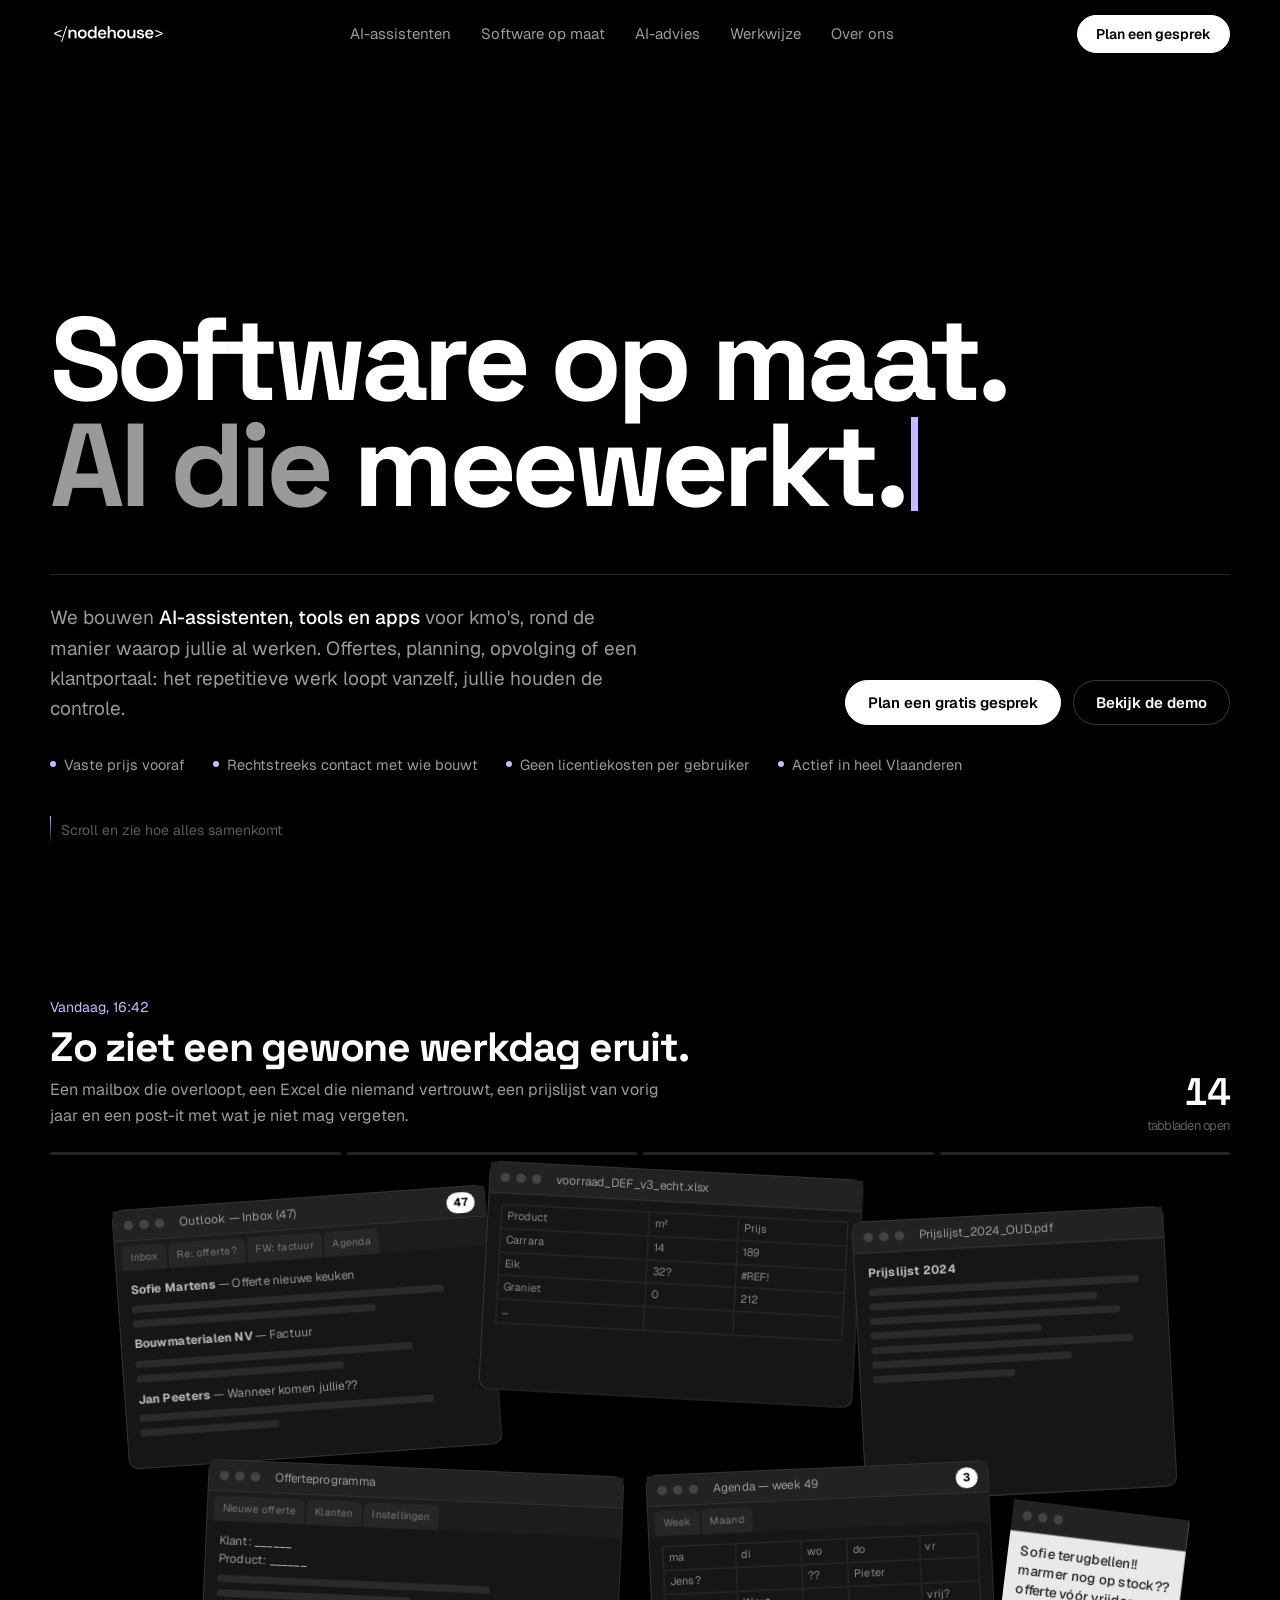
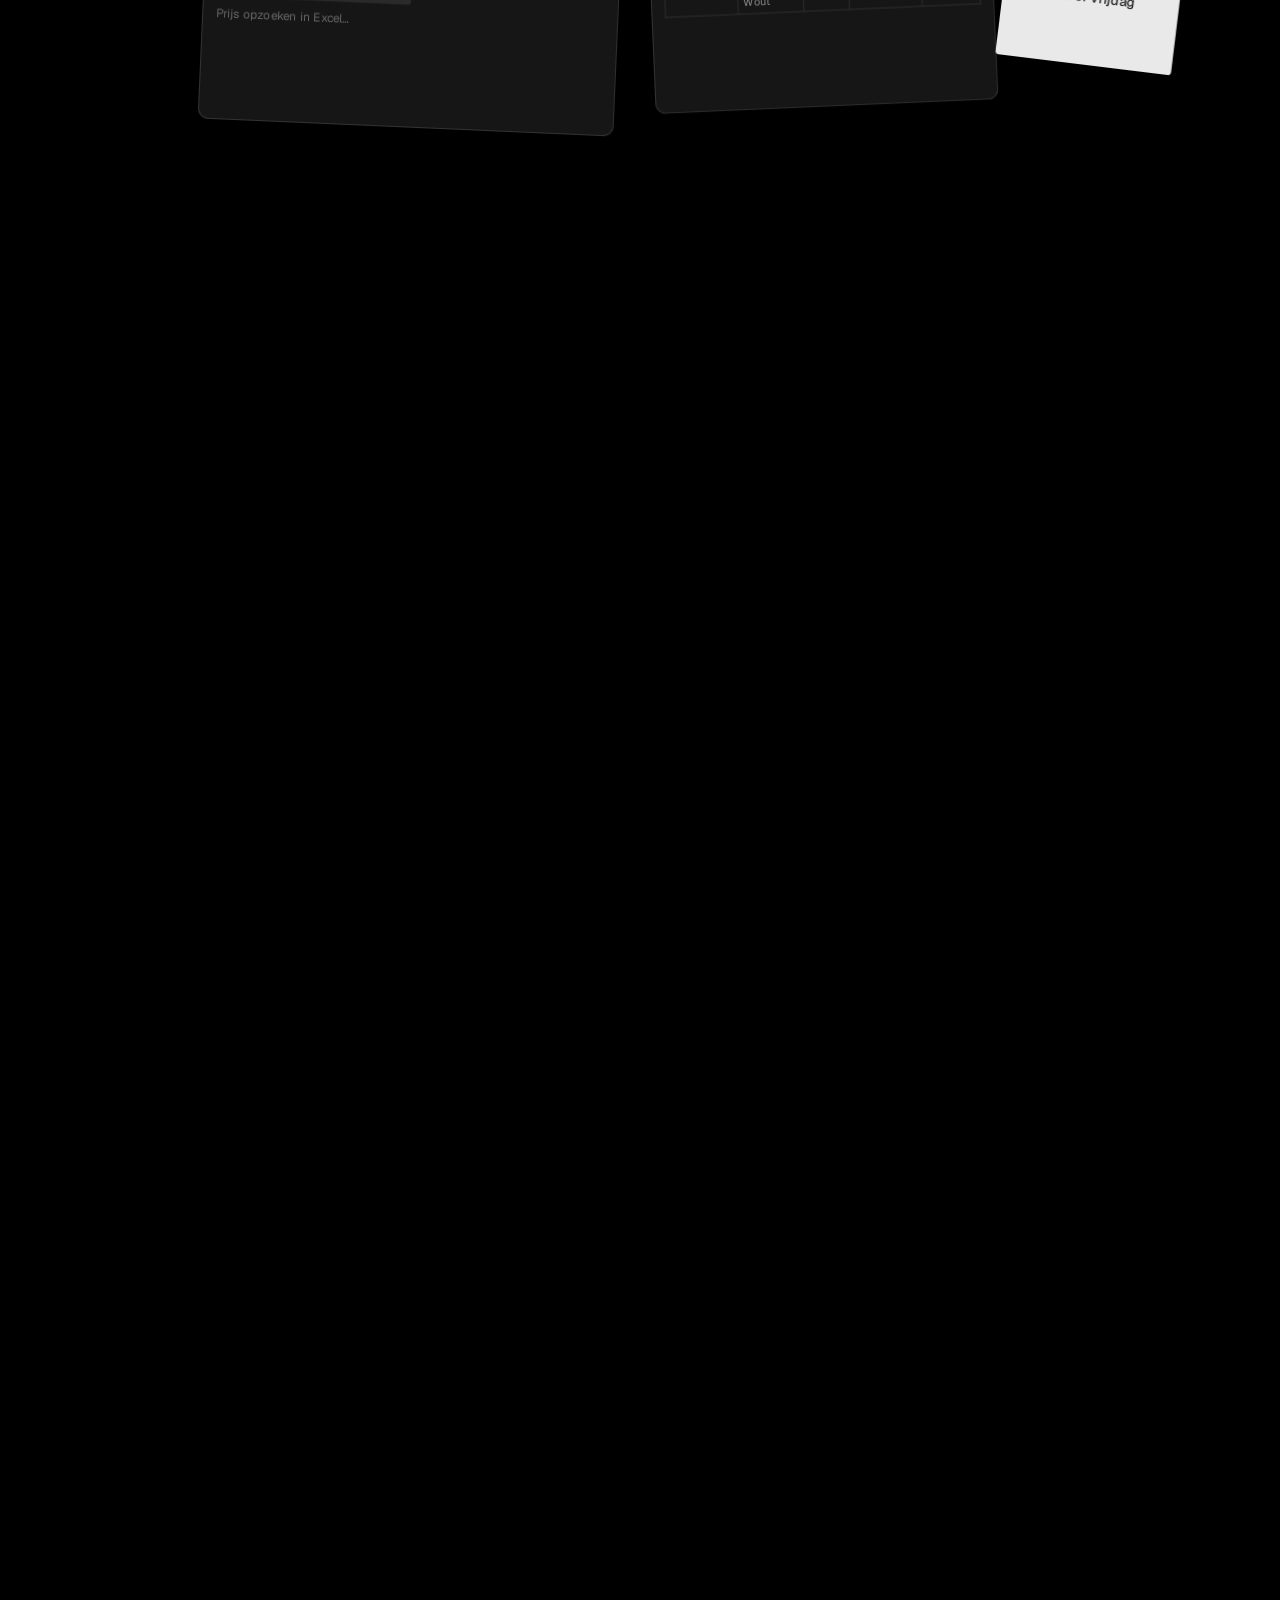
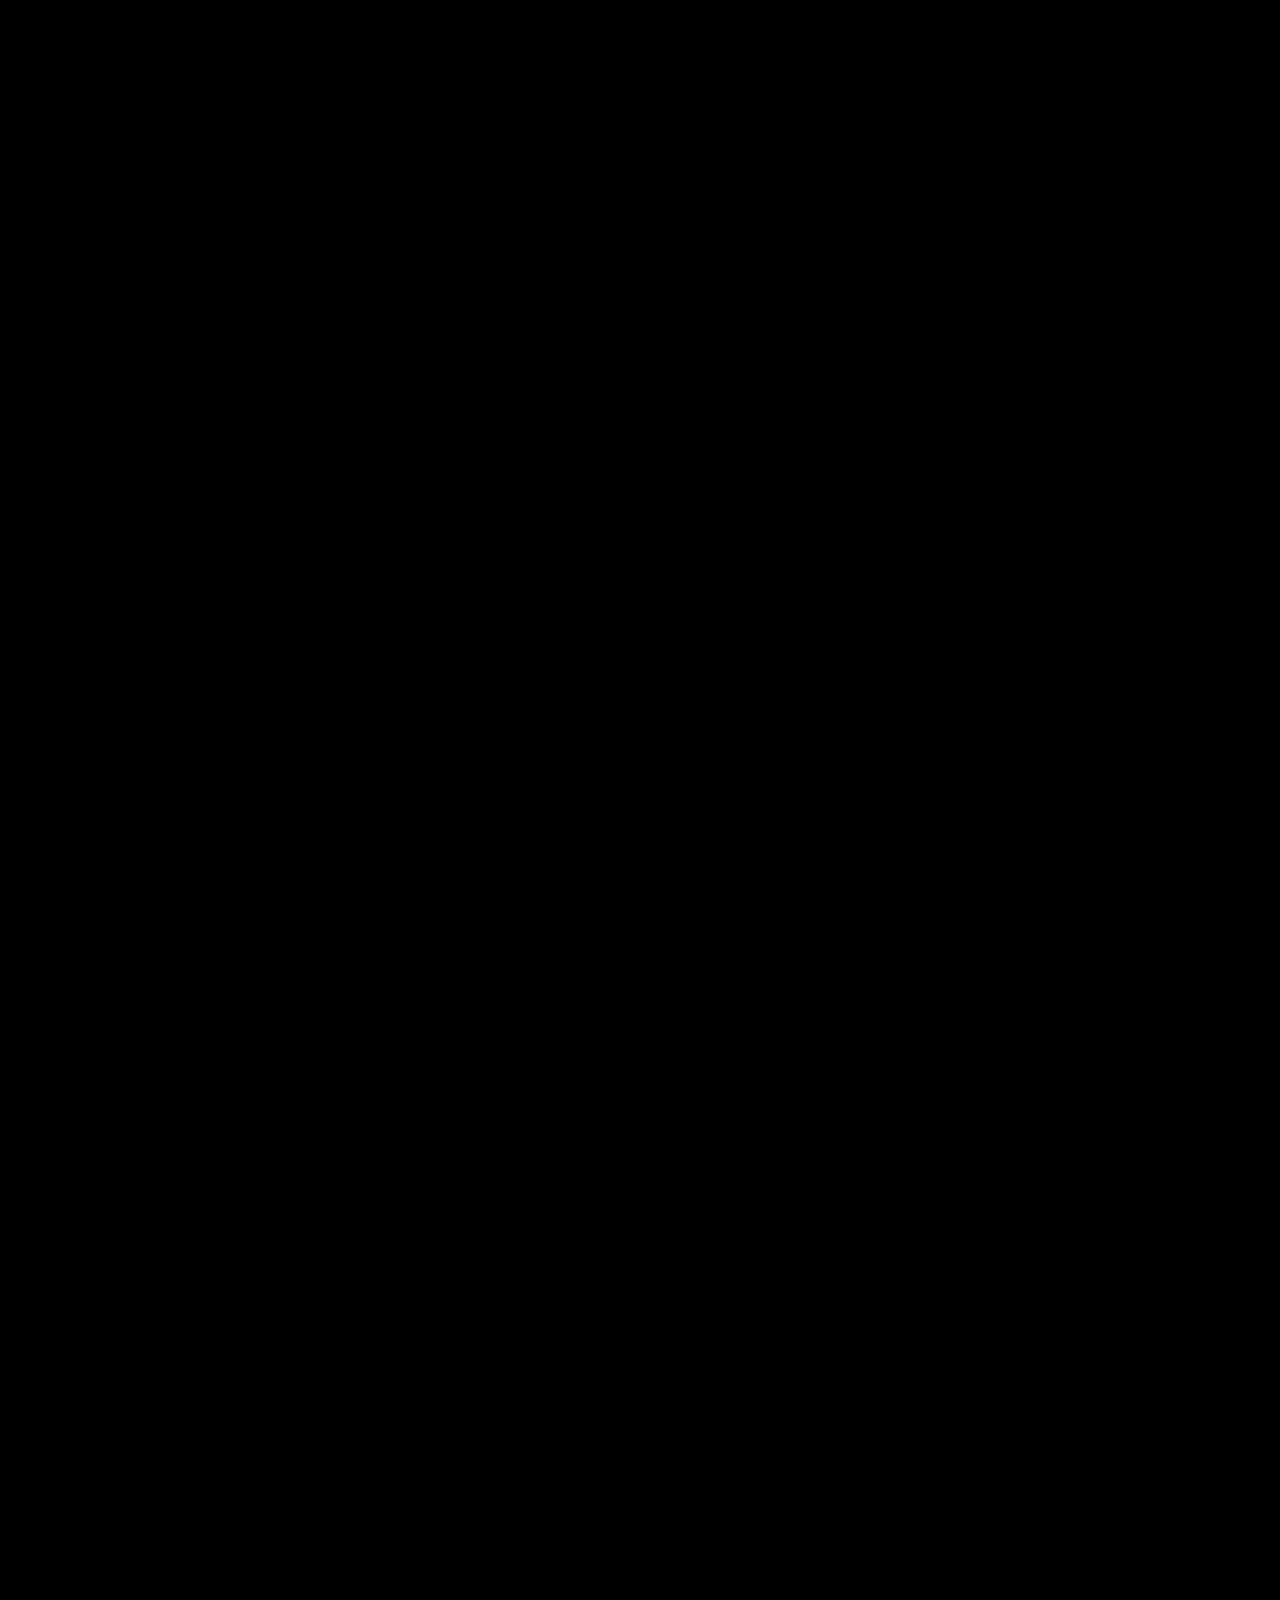
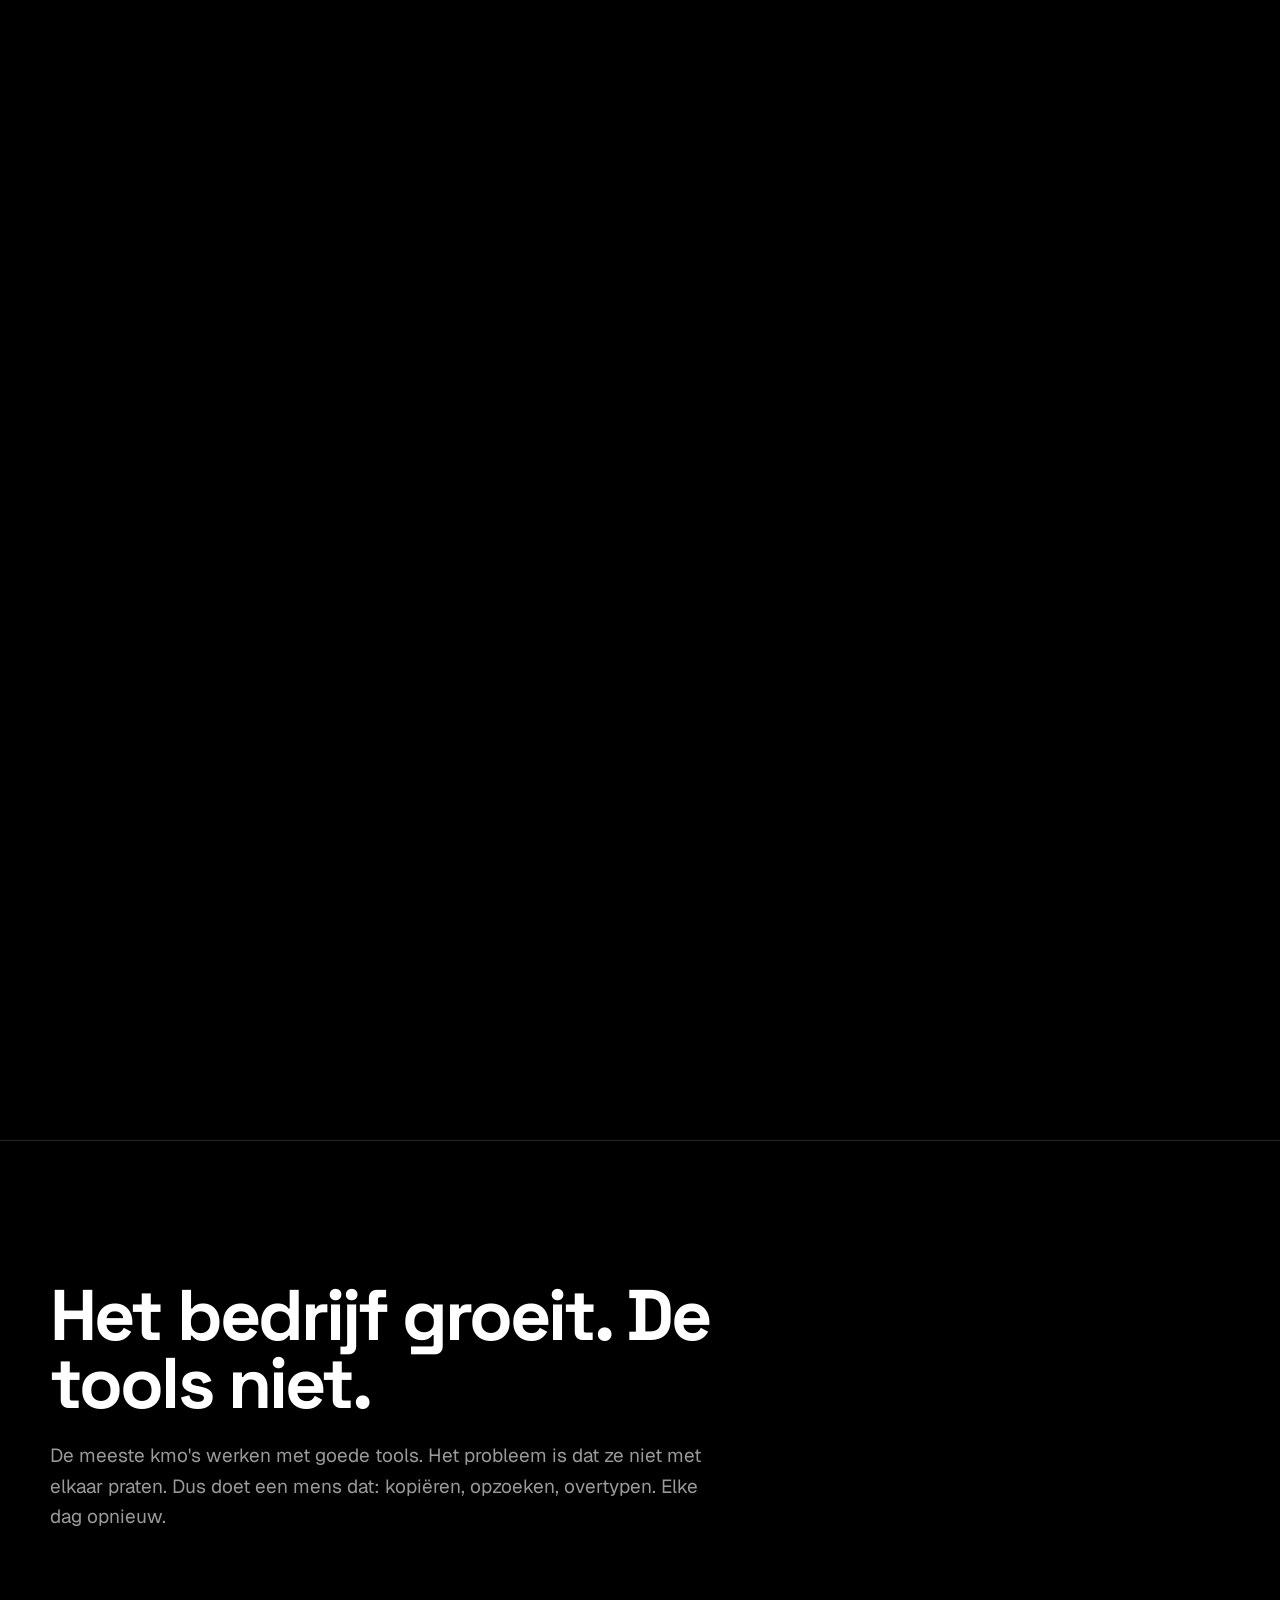
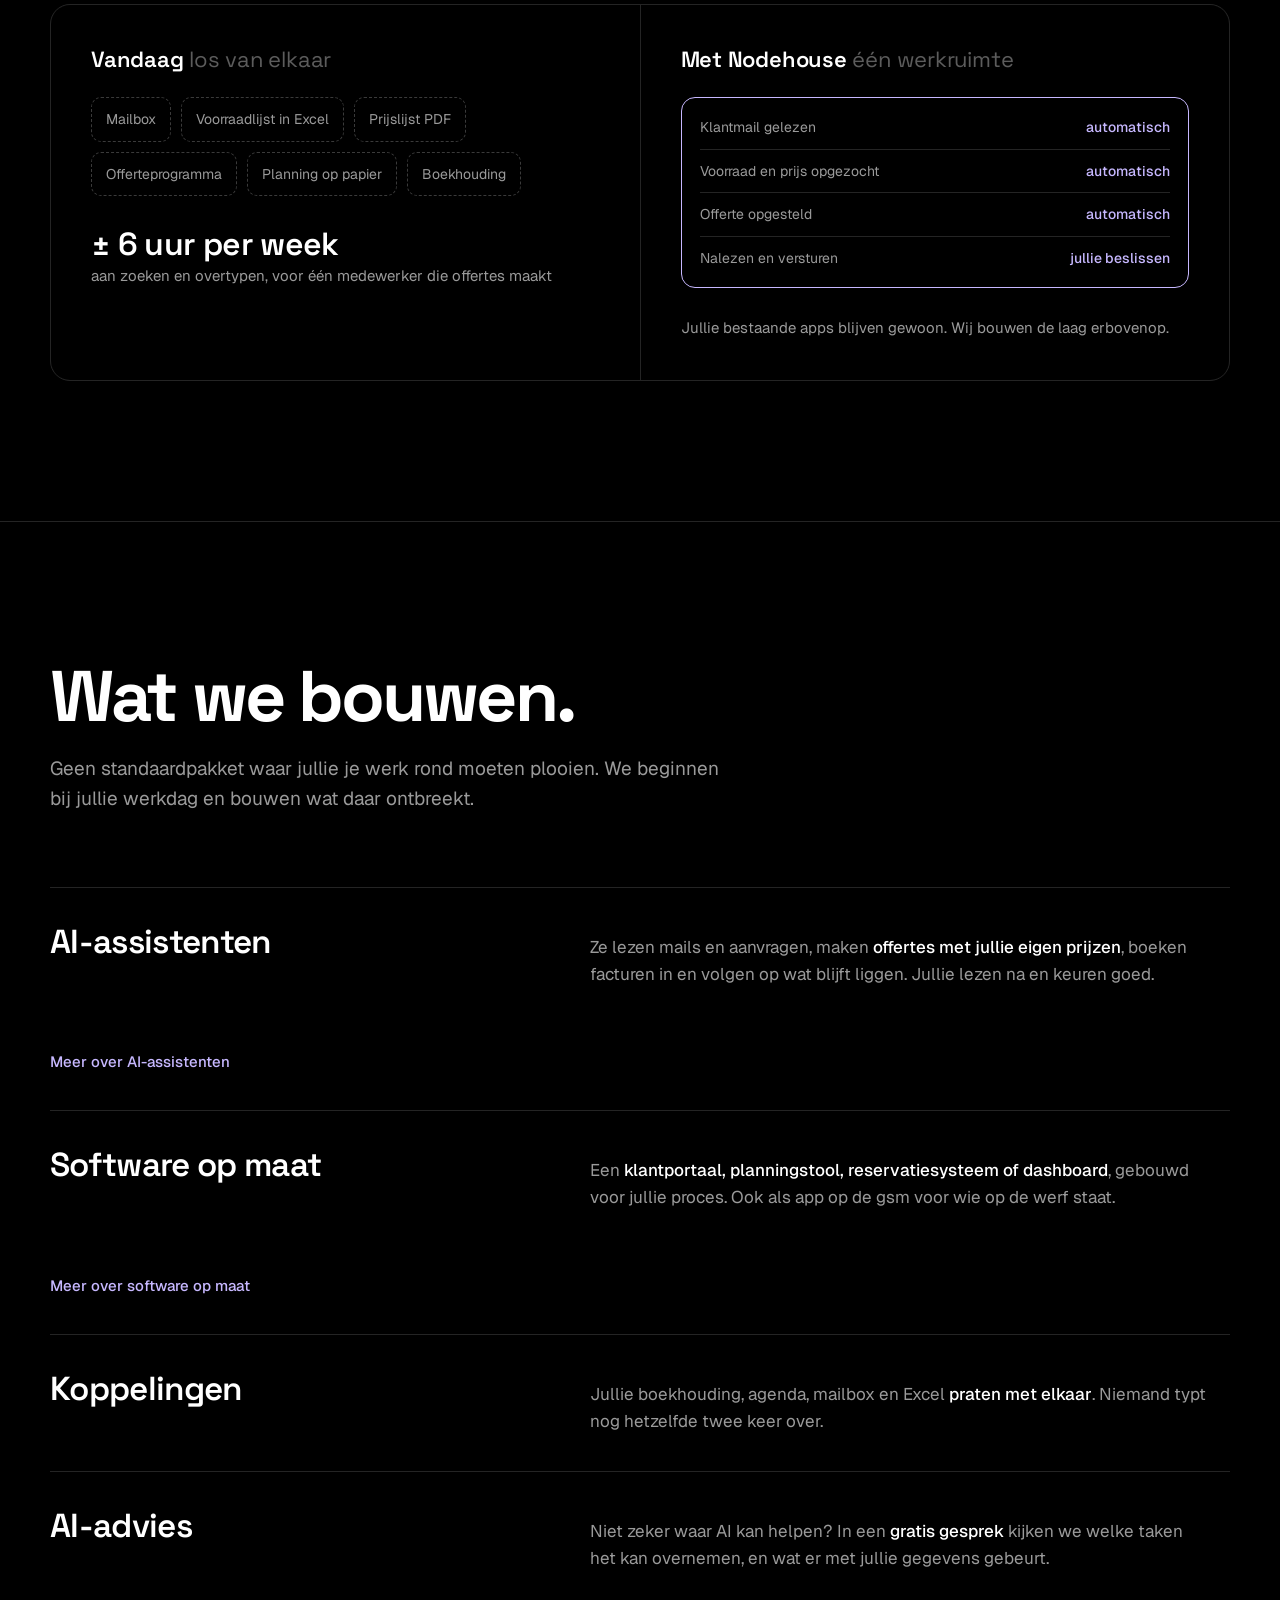
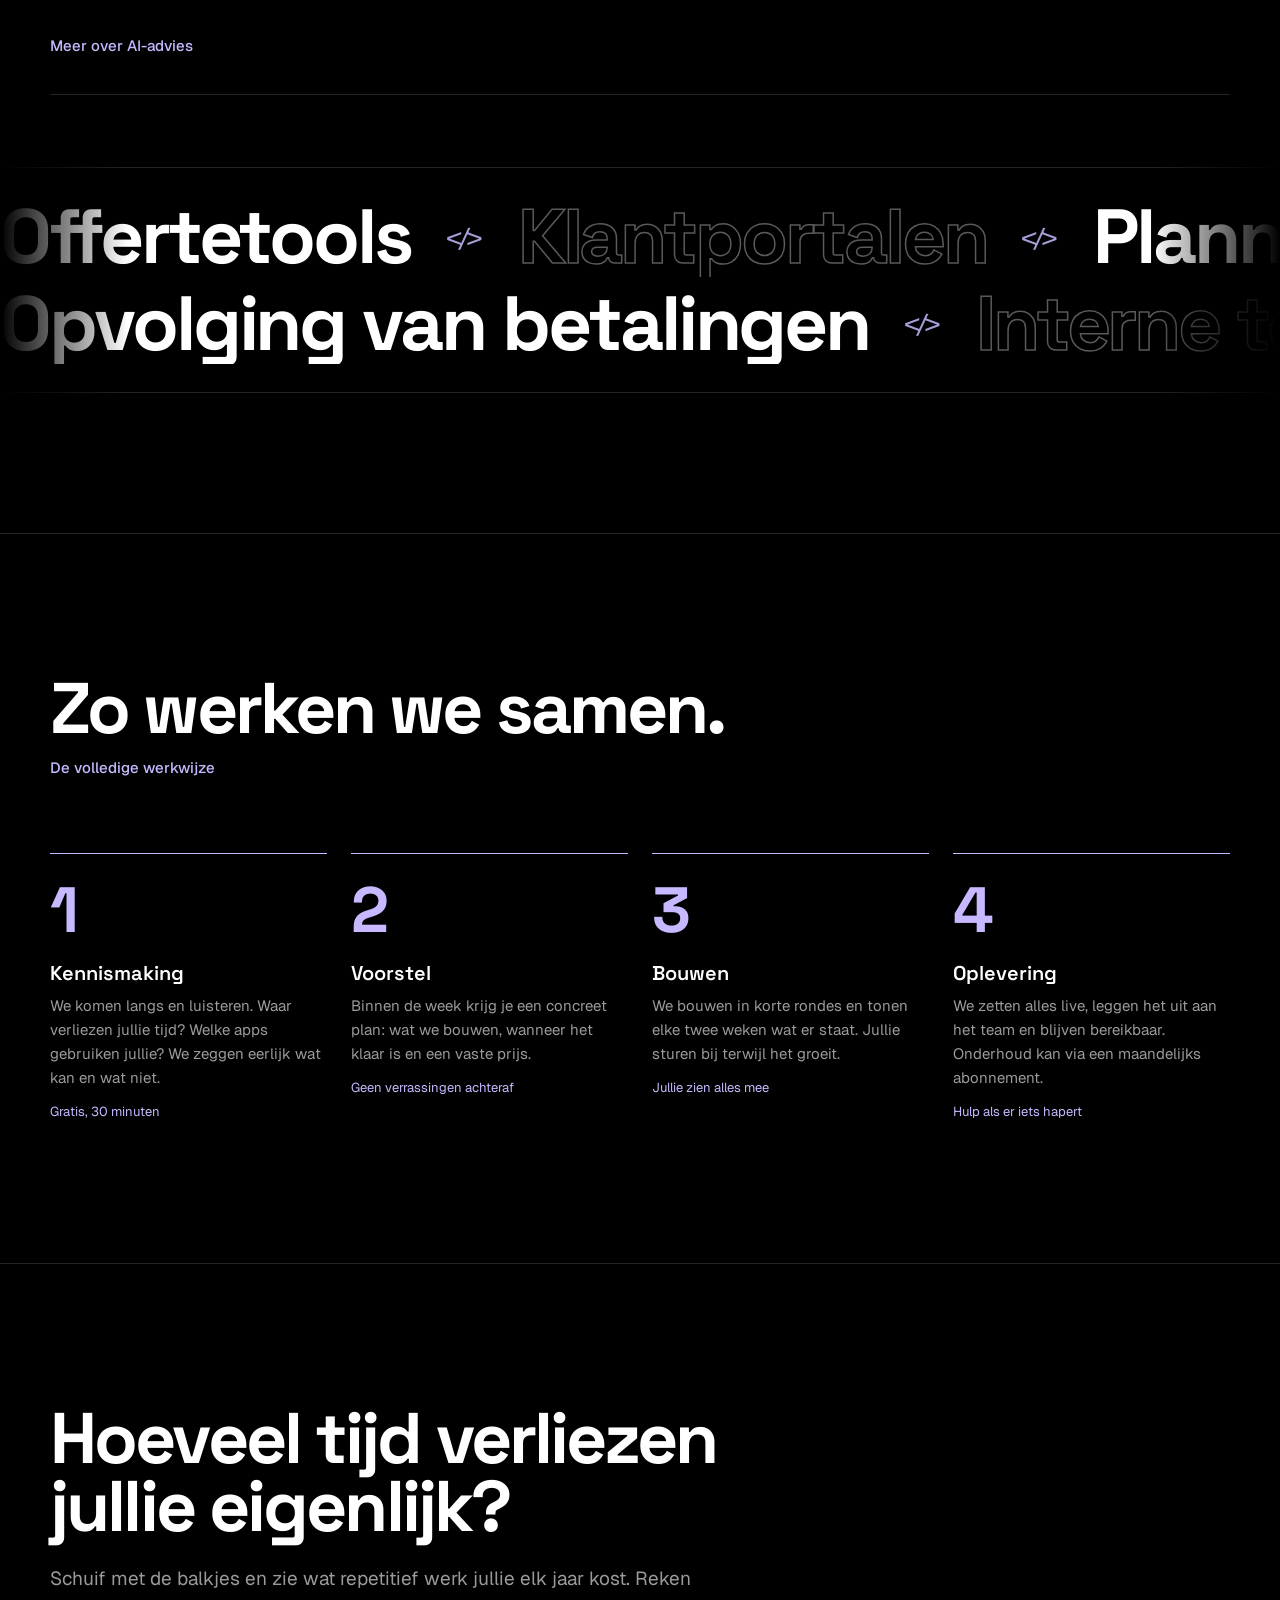
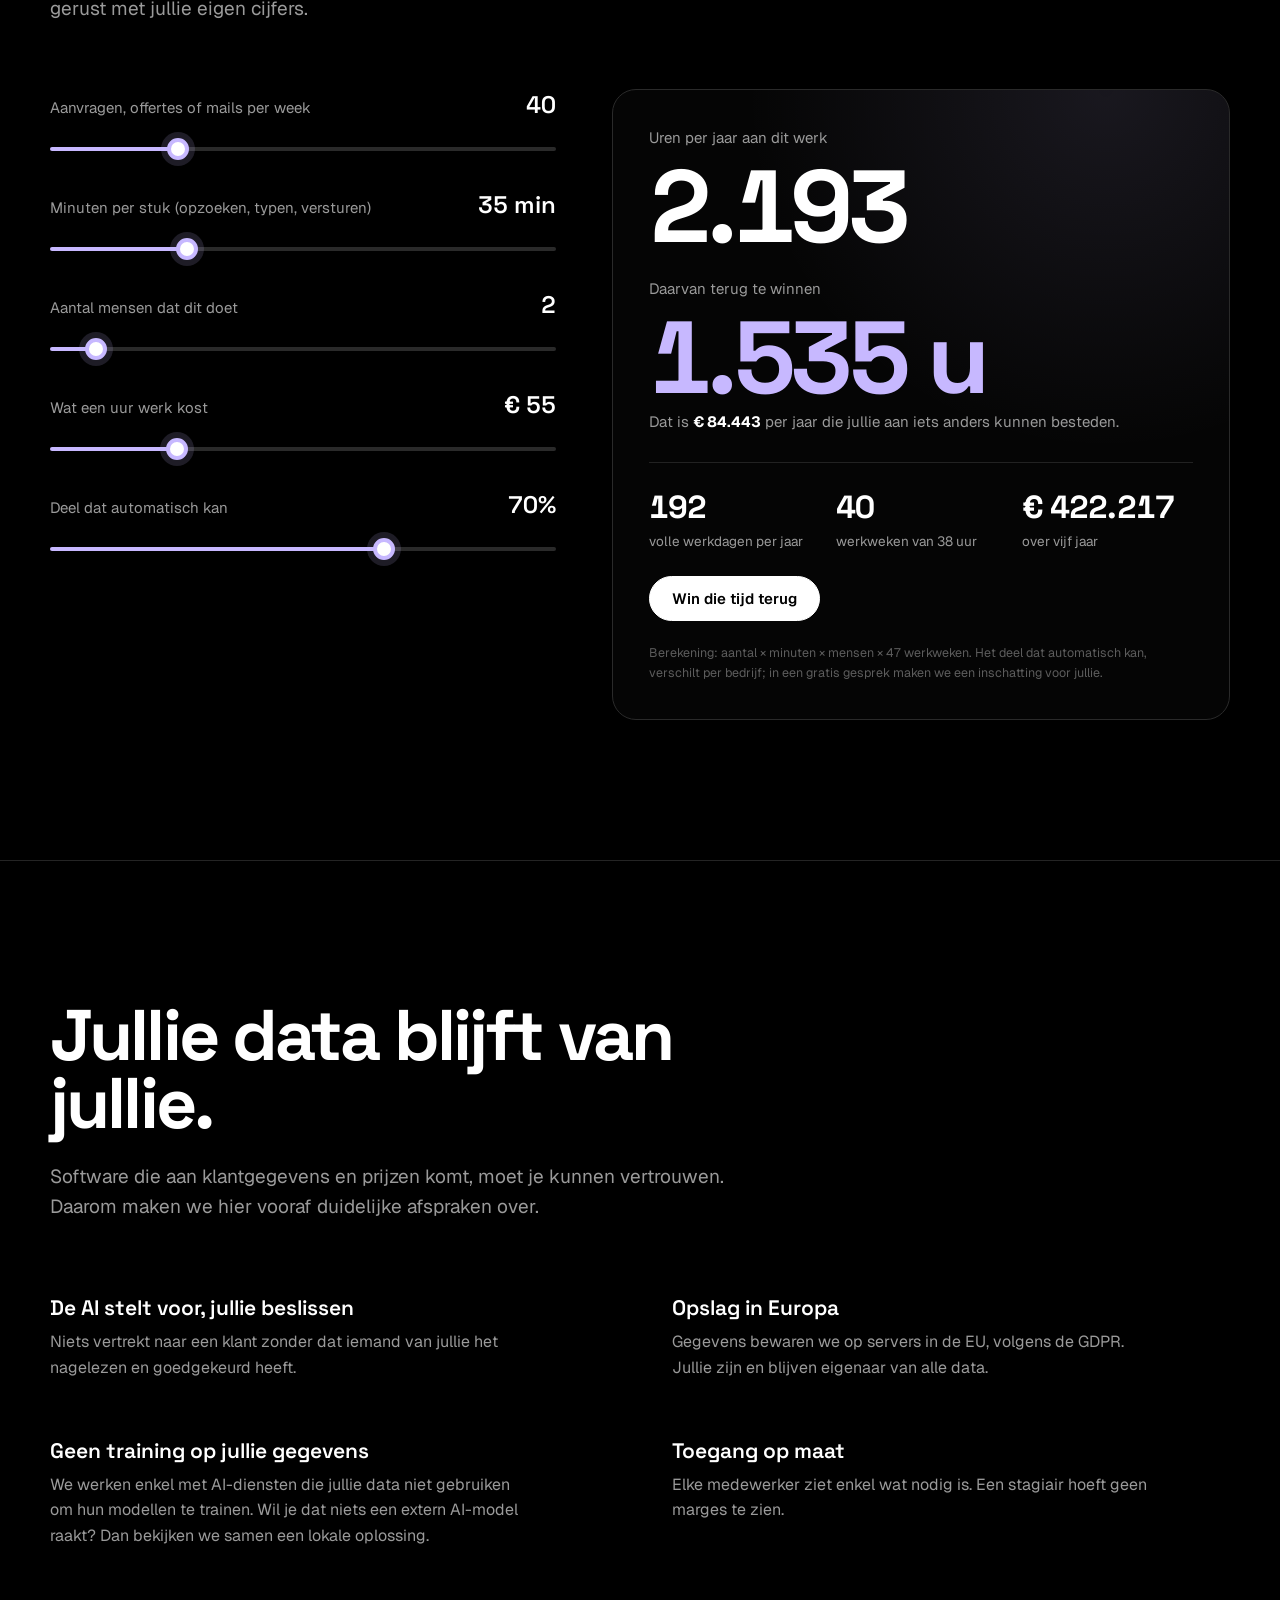
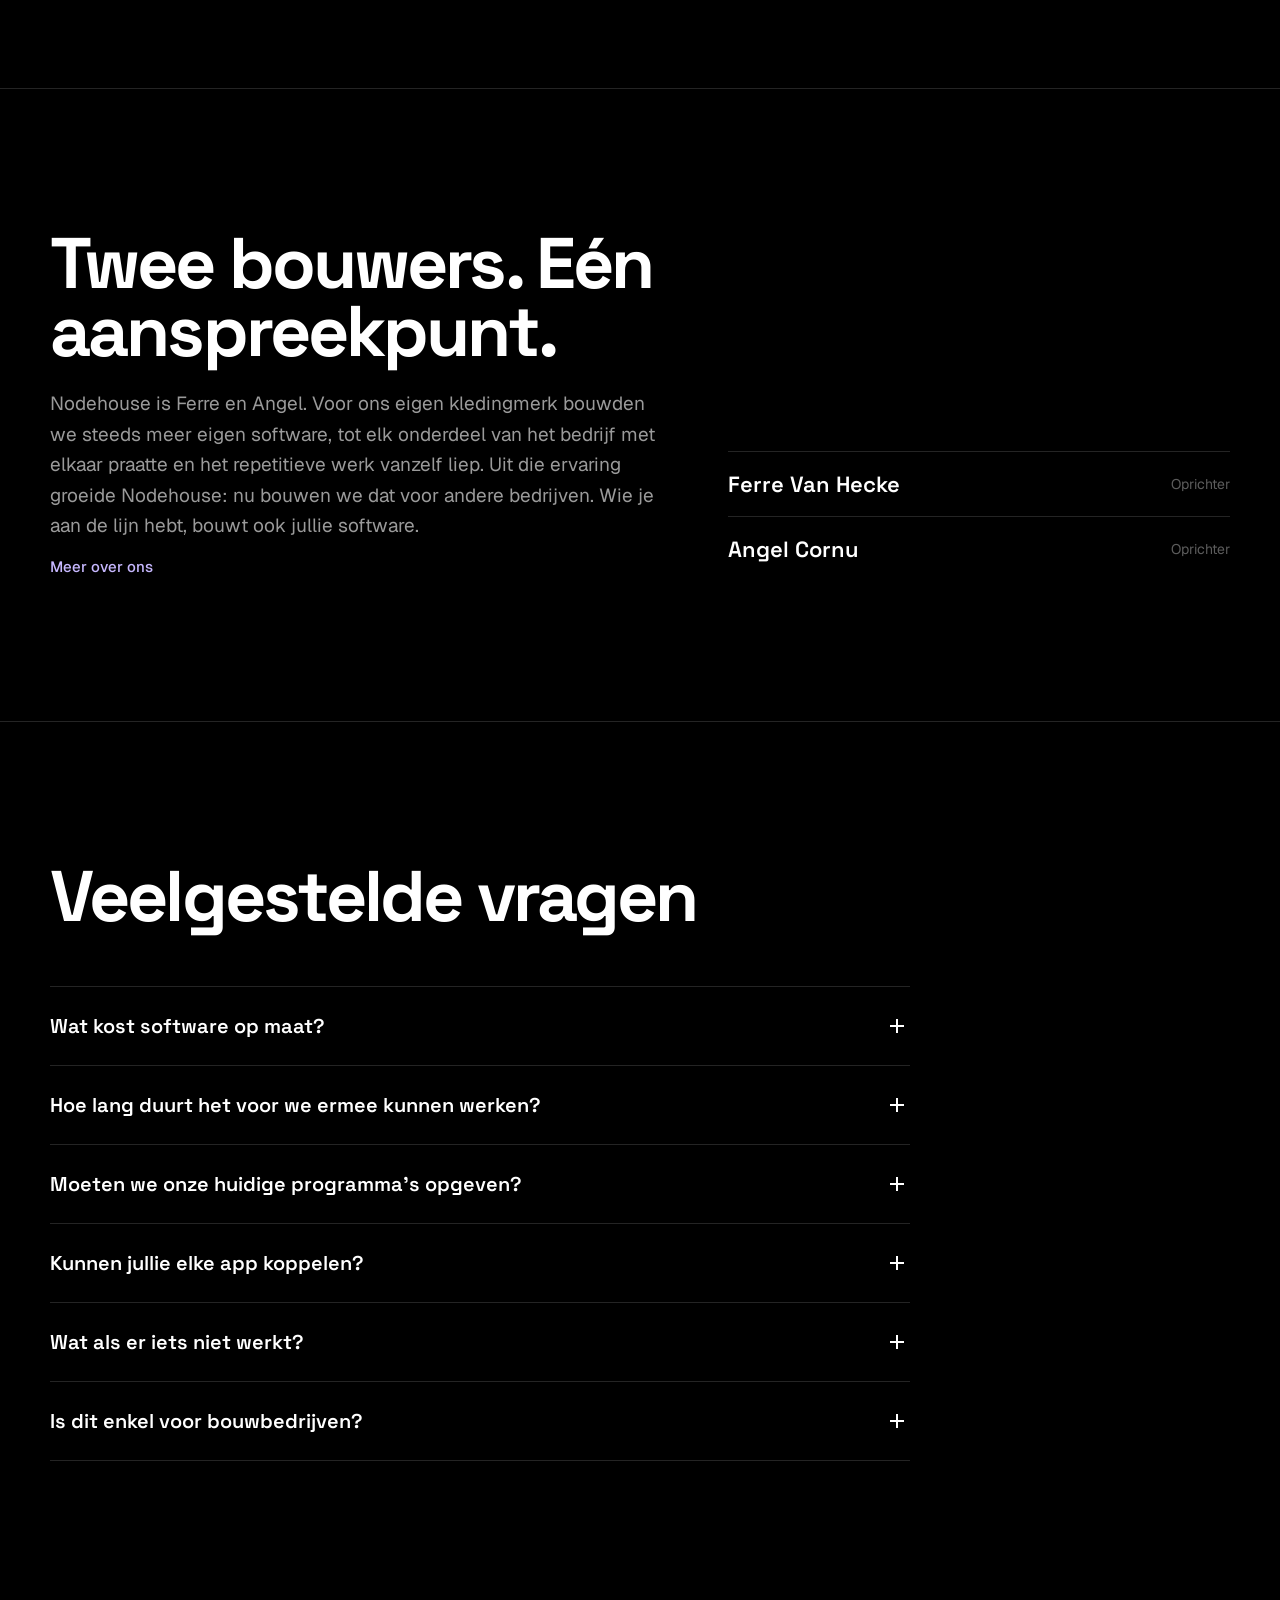
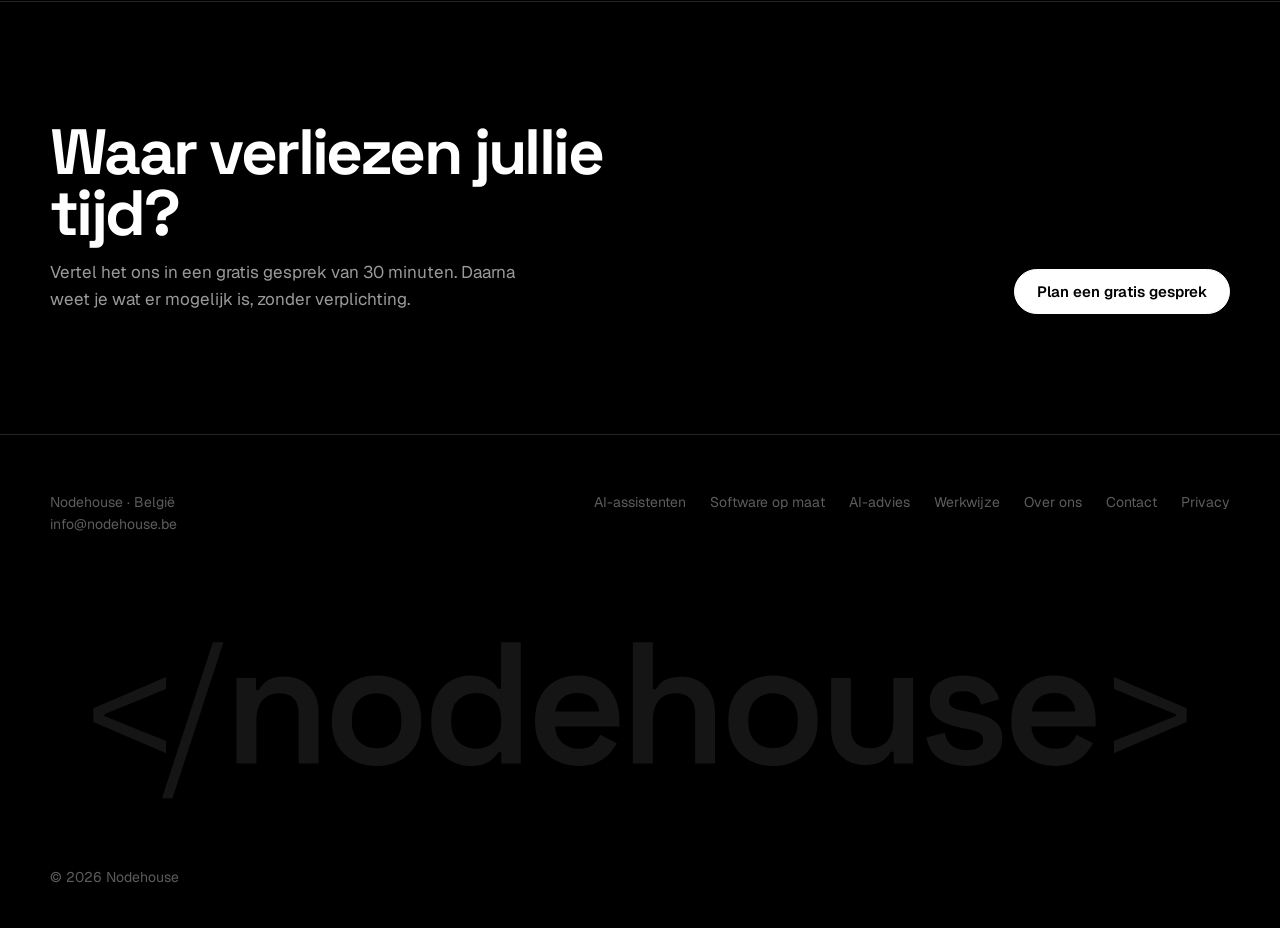
==== commit ee04c765: "Over ons herwerkt" ====
--- a/index.html
+++ b/index.html
@@ -158,12 +158,12 @@
     <div class="wrap about">
       <div>
         <h2 class="h2 reveal">Twee bouwers. Eén aanspreekpunt.</h2>
-        <p class="lede reveal">Nodehouse is Ferre en Angel, twee vrienden uit de regio Gent. We bouwden samen al een kledingmerk en webshops op, van het eerste ontwerp tot de laatste verzending. Nu doen we hetzelfde voor andere bedrijven: zelf de handen uit de mouwen, met de nieuwste AI-tools. Wie je aan de lijn hebt, bouwt ook jullie software.</p>
+        <p class="lede reveal">Nodehouse is Ferre en Angel. Voor ons eigen kledingmerk bouwden we steeds meer eigen software, tot elk onderdeel van het bedrijf met elkaar praatte en het repetitieve werk vanzelf liep. Uit die ervaring groeide Nodehouse: nu bouwen we dat voor andere bedrijven. Wie je aan de lijn hebt, bouwt ook jullie software.</p>
         <a class="more reveal" href="over-ons.html">Meer over ons</a>
       </div>
       <div class="team reveal">
-        <div>Ferre Van Hecke <span>Evergem</span></div>
-        <div>Angel Cornu <span>regio Gent</span></div>
+        <div>Ferre Van Hecke <span>Oprichter</span></div>
+        <div>Angel Cornu <span>Oprichter</span></div>
       </div>
     </div>
   </section>
@@ -190,7 +190,7 @@
 <footer>
   <div class="wrap">
     <div class="foot">
-      <div>Nodehouse · Evergem, België<br>Ondernemingsnummer BE 0000.000.000<br><a href="mailto:info@nodehouse.be">info@nodehouse.be</a></div>
+      <div>Nodehouse · België<br><a href="mailto:info@nodehouse.be">info@nodehouse.be</a></div>
       <nav><a href="ai-assistenten.html">AI-assistenten</a><a href="software-op-maat.html">Software op maat</a><a href="ai-advies.html">AI-advies</a><a href="werkwijze.html">Werkwijze</a><a href="over-ons.html">Over ons</a><a href="contact.html">Contact</a><a href="privacy.html">Privacy</a></nav>
     </div>
     <div class="giant" aria-hidden="true"><svg class="giant-svg" xmlns="http://www.w3.org/2000/svg" viewBox="-0.1500 -0.9500 6.8100 1.4000"><path fill="#151515" d="M0.52 -0.06 0.1 -0.24V-0.32L0.52 -0.5V-0.43L0.164 -0.285V-0.275L0.52 -0.13Z M0.496 0.2 0.79 -0.7000000000000001H0.851L0.5569999999999999 0.2Z M0.9259999999999999 0.0V-0.494H1.039V-0.425H1.056Q1.069 -0.453 1.103 -0.478Q1.137 -0.503 1.206 -0.503Q1.263 -0.503 1.307 -0.477Q1.351 -0.451 1.3755 -0.405Q1.4 -0.359 1.4 -0.296V0.0H1.285V-0.28700000000000003Q1.285 -0.34700000000000003 1.2555 -0.37650000000000006Q1.226 -0.406 1.172 -0.406Q1.111 -0.406 1.076 -0.36550000000000005Q1.041 -0.325 1.041 -0.25V0.0Z M1.7349999999999999 0.014Q1.661 0.014 1.6025 -0.0165Q1.544 -0.047 1.5105 -0.10350000000000001Q1.4769999999999999 -0.16 1.4769999999999999 -0.23900000000000002V-0.255Q1.4769999999999999 -0.334 1.5105 -0.391Q1.544 -0.448 1.6025 -0.478Q1.661 -0.508 1.7349999999999999 -0.508Q1.809 -0.508 1.867 -0.478Q1.9249999999999998 -0.448 1.9585 -0.391Q1.992 -0.334 1.992 -0.255V-0.23900000000000002Q1.992 -0.16 1.9585 -0.10350000000000001Q1.9249999999999998 -0.047 1.867 -0.0165Q1.809 0.014 1.7349999999999999 0.014ZM1.7349999999999999 -0.088Q1.798 -0.088 1.838 -0.1285Q1.878 -0.169 1.878 -0.242V-0.252Q1.878 -0.325 1.838 -0.36550000000000005Q1.798 -0.406 1.7349999999999999 -0.406Q1.672 -0.406 1.632 -0.36550000000000005Q1.5919999999999999 -0.325 1.5919999999999999 -0.252V-0.242Q1.5919999999999999 -0.169 1.632 -0.1285Q1.672 -0.088 1.7349999999999999 -0.088Z M2.276 0.014Q2.2159999999999997 0.014 2.1639999999999997 -0.0155Q2.112 -0.045 2.081 -0.10200000000000001Q2.05 -0.159 2.05 -0.23900000000000002V-0.255Q2.05 -0.335 2.081 -0.392Q2.112 -0.449 2.1635 -0.47850000000000004Q2.215 -0.508 2.276 -0.508Q2.322 -0.508 2.354 -0.497Q2.386 -0.486 2.4055 -0.469Q2.425 -0.452 2.436 -0.432H2.453V-0.7000000000000001H2.567V0.0H2.455V-0.065H2.4379999999999997Q2.42 -0.035 2.383 -0.010500000000000002Q2.346 0.014 2.276 0.014ZM2.31 -0.08600000000000001Q2.372 -0.08600000000000001 2.413 -0.1265Q2.4539999999999997 -0.167 2.4539999999999997 -0.242V-0.252Q2.4539999999999997 -0.328 2.4135 -0.368Q2.3729999999999998 -0.40800000000000003 2.31 -0.40800000000000003Q2.2479999999999998 -0.40800000000000003 2.2065 -0.368Q2.165 -0.328 2.165 -0.252V-0.242Q2.165 -0.167 2.2065 -0.1265Q2.2479999999999998 -0.08600000000000001 2.31 -0.08600000000000001Z M2.8989999999999996 0.014Q2.8249999999999997 0.014 2.7684999999999995 -0.0175Q2.7119999999999997 -0.049 2.6804999999999994 -0.10650000000000001Q2.6489999999999996 -0.164 2.6489999999999996 -0.241V-0.253Q2.6489999999999996 -0.331 2.6799999999999997 -0.388Q2.711 -0.445 2.7669999999999995 -0.47650000000000003Q2.8229999999999995 -0.508 2.8959999999999995 -0.508Q2.9679999999999995 -0.508 3.0219999999999994 -0.47650000000000003Q3.0759999999999996 -0.445 3.106 -0.388Q3.1359999999999997 -0.331 3.1359999999999997 -0.255V-0.214H2.7649999999999997Q2.7669999999999995 -0.156 2.8059999999999996 -0.121Q2.8449999999999998 -0.08600000000000001 2.9019999999999997 -0.08600000000000001Q2.9579999999999997 -0.08600000000000001 2.9849999999999994 -0.11050000000000001Q3.0119999999999996 -0.135 3.026 -0.166L3.1209999999999996 -0.117Q3.1069999999999998 -0.09 3.0805 -0.0595Q3.054 -0.029 3.01 -0.007500000000000001Q2.9659999999999997 0.014 2.8989999999999996 0.014ZM2.7659999999999996 -0.301H3.0189999999999997Q3.0149999999999997 -0.35000000000000003 2.9814999999999996 -0.379Q2.9479999999999995 -0.40800000000000003 2.8949999999999996 -0.40800000000000003Q2.84 -0.40800000000000003 2.8069999999999995 -0.379Q2.7739999999999996 -0.35000000000000003 2.7659999999999996 -0.301Z M3.2139999999999995 0.0V-0.7000000000000001H3.3289999999999997V-0.429H3.3459999999999996Q3.3539999999999996 -0.446 3.372 -0.46299999999999997Q3.3899999999999997 -0.48 3.4194999999999993 -0.491Q3.4489999999999994 -0.502 3.4939999999999998 -0.502Q3.5509999999999997 -0.502 3.5949999999999998 -0.47650000000000003Q3.6389999999999993 -0.451 3.6634999999999995 -0.405Q3.6879999999999997 -0.359 3.6879999999999997 -0.296V0.0H3.5729999999999995V-0.28700000000000003Q3.5729999999999995 -0.34700000000000003 3.5434999999999994 -0.37650000000000006Q3.5139999999999993 -0.406 3.4599999999999995 -0.406Q3.3989999999999996 -0.406 3.364 -0.36550000000000005Q3.3289999999999997 -0.325 3.3289999999999997 -0.25V0.0Z M4.023 0.014Q3.9489999999999994 0.014 3.8904999999999994 -0.0165Q3.8319999999999994 -0.047 3.7984999999999993 -0.10350000000000001Q3.7649999999999992 -0.16 3.7649999999999992 -0.23900000000000002V-0.255Q3.7649999999999992 -0.334 3.7984999999999993 -0.391Q3.8319999999999994 -0.448 3.8904999999999994 -0.478Q3.9489999999999994 -0.508 4.023 -0.508Q4.0969999999999995 -0.508 4.154999999999999 -0.478Q4.212999999999999 -0.448 4.246499999999999 -0.391Q4.279999999999999 -0.334 4.279999999999999 -0.255V-0.23900000000000002Q4.279999999999999 -0.16 4.246499999999999 -0.10350000000000001Q4.212999999999999 -0.047 4.154999999999999 -0.0165Q4.0969999999999995 0.014 4.023 0.014ZM4.023 -0.088Q4.085999999999999 -0.088 4.1259999999999994 -0.1285Q4.1659999999999995 -0.169 4.1659999999999995 -0.242V-0.252Q4.1659999999999995 -0.325 4.1259999999999994 -0.36550000000000005Q4.085999999999999 -0.406 4.023 -0.406Q3.959999999999999 -0.406 3.919999999999999 -0.36550000000000005Q3.8799999999999994 -0.325 3.8799999999999994 -0.252V-0.242Q3.8799999999999994 -0.169 3.919999999999999 -0.1285Q3.959999999999999 -0.088 4.023 -0.088Z M4.551 0.008Q4.494 0.008 4.449999999999999 -0.0175Q4.406 -0.043000000000000003 4.382 -0.08950000000000001Q4.358 -0.136 4.358 -0.198V-0.494H4.4719999999999995V-0.20700000000000002Q4.4719999999999995 -0.147 4.5015 -0.118Q4.531 -0.089 4.585 -0.089Q4.646 -0.089 4.6815 -0.129Q4.717 -0.169 4.717 -0.244V-0.494H4.8309999999999995V0.0H4.718999999999999V-0.069H4.702Q4.689 -0.042 4.6545000000000005 -0.017Q4.62 0.008 4.551 0.008Z M5.141 0.014Q5.045 0.014 4.9830000000000005 -0.028000000000000004Q4.921 -0.07 4.9079999999999995 -0.151L5.014 -0.178Q5.021 -0.14 5.039 -0.11800000000000001Q5.0569999999999995 -0.096 5.083499999999999 -0.087Q5.109999999999999 -0.078 5.141 -0.078Q5.188 -0.078 5.211499999999999 -0.095Q5.234999999999999 -0.112 5.234999999999999 -0.138Q5.234999999999999 -0.165 5.2124999999999995 -0.178Q5.1899999999999995 -0.191 5.144 -0.2L5.1129999999999995 -0.20500000000000002Q5.062 -0.215 5.02 -0.23249999999999998Q4.978 -0.25 4.9525 -0.28049999999999997Q4.927 -0.311 4.927 -0.358Q4.927 -0.43 4.980499999999999 -0.469Q5.034 -0.508 5.1209999999999996 -0.508Q5.204 -0.508 5.258 -0.471Q5.312 -0.434 5.328 -0.372L5.2219999999999995 -0.34Q5.2139999999999995 -0.382 5.186999999999999 -0.39949999999999997Q5.16 -0.417 5.1209999999999996 -0.417Q5.0809999999999995 -0.417 5.0595 -0.403Q5.038 -0.389 5.038 -0.363Q5.038 -0.337 5.0600000000000005 -0.324Q5.082 -0.311 5.119 -0.305L5.15 -0.299Q5.205 -0.289 5.249499999999999 -0.273Q5.294 -0.257 5.32 -0.227Q5.346 -0.197 5.346 -0.146Q5.346 -0.069 5.2905 -0.027500000000000004Q5.234999999999999 0.014 5.141 0.014Z M5.648000000000001 0.014Q5.574 0.014 5.5175 -0.0175Q5.461 -0.049 5.429500000000001 -0.10650000000000001Q5.398000000000001 -0.164 5.398000000000001 -0.241V-0.253Q5.398000000000001 -0.331 5.429 -0.388Q5.46 -0.445 5.516 -0.47650000000000003Q5.572 -0.508 5.6450000000000005 -0.508Q5.7170000000000005 -0.508 5.771000000000001 -0.47650000000000003Q5.825 -0.445 5.855 -0.388Q5.885 -0.331 5.885 -0.255V-0.214H5.514Q5.516 -0.156 5.555 -0.121Q5.594 -0.08600000000000001 5.651 -0.08600000000000001Q5.707 -0.08600000000000001 5.734 -0.11050000000000001Q5.761 -0.135 5.775 -0.166L5.87 -0.117Q5.856 -0.09 5.8294999999999995 -0.0595Q5.803 -0.029 5.759 -0.007500000000000001Q5.715 0.014 5.648000000000001 0.014ZM5.515000000000001 -0.301H5.768Q5.764 -0.35000000000000003 5.7305 -0.379Q5.697 -0.40800000000000003 5.644 -0.40800000000000003Q5.589 -0.40800000000000003 5.556000000000001 -0.379Q5.523000000000001 -0.35000000000000003 5.515000000000001 -0.301Z M5.99 -0.06V-0.13L6.347 -0.275V-0.285L5.99 -0.43V-0.5L6.41 -0.32V-0.24Z"/></svg></div>
--- a/style.css
+++ b/style.css
@@ -278,7 +278,10 @@
 .cta-band p{color:var(--grey);margin-top:16px;max-width:44ch}
 .people{display:grid;grid-template-columns:1fr 1fr;gap:24px;margin-top:64px}
 .person{border:1px solid var(--line);border-radius:20px;padding:32px}
-.person .ph{width:72px;height:72px;border-radius:50%;background:#161616;border:1px dashed #3a3a3a;display:grid;place-items:center;color:var(--dim);font-size:12px;margin-bottom:22px}
+.person .ph{width:96px;height:96px;border-radius:50%;object-fit:cover;display:block;border:2px solid #2a2a2a;filter:grayscale(1) contrast(1.05);transition:filter .4s;margin-bottom:22px}.person:hover .ph{filter:none}
+.brand{margin-top:56px;padding:36px;border:1px solid var(--line);border-radius:20px;background:#0b0b0b;max-width:860px}.brand h3{font:600 clamp(24px,3vw,32px)/1.15 var(--display);margin:8px 0 18px}.brand p{color:var(--grey);margin:0 0 14px;line-height:1.65}.brand strong{color:var(--white)}.eyebrow-s{color:var(--ai)!important;font:500 12.5px var(--mono);letter-spacing:.08em;text-transform:uppercase;margin:0!important}
+.stack{margin-top:56px;border-top:1px solid var(--line);border-bottom:1px solid var(--line);overflow:hidden;padding:22px 0;-webkit-mask:linear-gradient(90deg,transparent,#000 10%,#000 90%,transparent)}.stack .tr{display:flex;gap:56px;width:max-content;animation:stk 32s linear infinite}.stack:hover .tr{animation-play-state:paused}.stack span{display:flex;align-items:center;gap:10px;color:#cfcfcf;font:500 15px var(--body);white-space:nowrap}.stack svg{width:20px;height:20px;stroke:var(--ai);fill:none;stroke-width:1.6}@keyframes stk{to{transform:translateX(-50%)}}
+.stack-l{color:var(--dim);font:500 12.5px var(--mono);letter-spacing:.08em;text-transform:uppercase;margin:56px 0 -40px}
 .person h3{font:600 26px var(--display);letter-spacing:-.02em}
 .person .role{color:var(--ai);font-size:14.5px;margin:4px 0 14px}
 .person p{color:var(--grey);font-size:15.5px}
